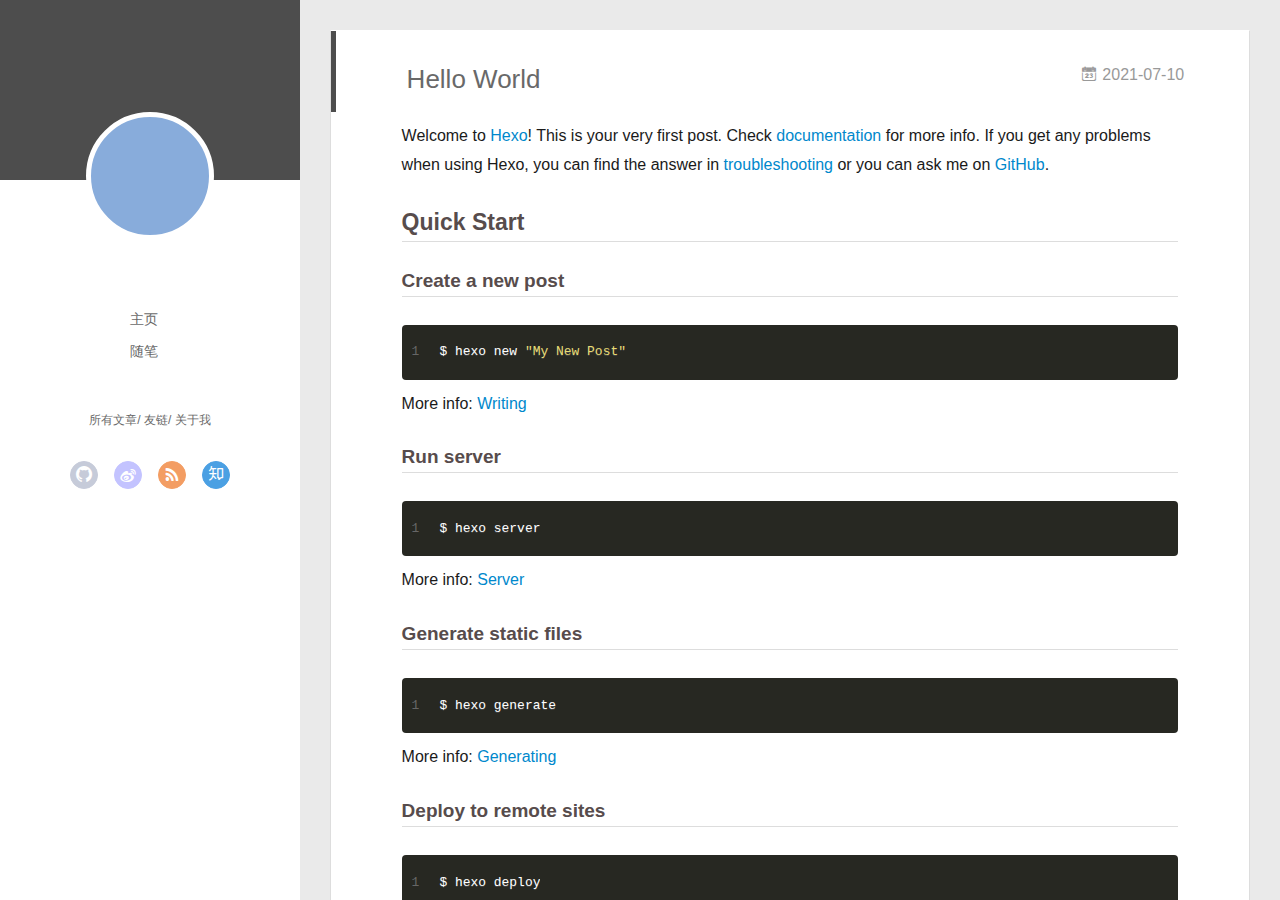
==== index.html @ fc7852f8 "Site updated: 2021-07-10 14:23:02" ====
<!DOCTYPE html>
<html>
<head>
  <meta charset="utf-8">
  
  <meta name="renderer" content="webkit">
  <meta http-equiv="X-UA-Compatible" content="IE=edge" >
  <link rel="dns-prefetch" href="http://example.com">
  <title>Hexo</title>
  <meta name="viewport" content="width=device-width, initial-scale=1, maximum-scale=1">
  <meta property="og:type" content="website">
<meta property="og:title" content="Hexo">
<meta property="og:url" content="http://example.com/index.html">
<meta property="og:site_name" content="Hexo">
<meta property="og:locale" content="en_US">
<meta property="article:author" content="John Doe">
<meta name="twitter:card" content="summary">
  
    <link rel="alternative" href="/atom.xml" title="Hexo" type="application/atom+xml">
  
  
    <link rel="icon" href="/favicon.png">
  
  <link rel="stylesheet" type="text/css" href="/./main.0cf68a.css">
  <style type="text/css">
  
    #container.show {
      background: linear-gradient(200deg,#a0cfe4,#e8c37e);
    }
  </style>
  

  

<meta name="generator" content="Hexo 5.4.0"></head>

<body>
  <div id="container" q-class="show:isCtnShow">
    <canvas id="anm-canvas" class="anm-canvas"></canvas>
    <div class="left-col" q-class="show:isShow">
      
<div class="overlay" style="background: #4d4d4d"></div>
<div class="intrude-less">
	<header id="header" class="inner">
		<a href="/" class="profilepic">
			<img src="" class="js-avatar">
		</a>
		<hgroup>
		  <h1 class="header-author"><a href="/"></a></h1>
		</hgroup>
		

		<nav class="header-menu">
			<ul>
			
				<li><a href="/">主页</a></li>
	        
				<li><a href="/tags/%E9%9A%8F%E7%AC%94/">随笔</a></li>
	        
			</ul>
		</nav>
		<nav class="header-smart-menu">
    		
    			
    			<a q-on="click: openSlider(e, 'innerArchive')" href="javascript:void(0)">所有文章</a>
    			
            
    			
    			<a q-on="click: openSlider(e, 'friends')" href="javascript:void(0)">友链</a>
    			
            
    			
    			<a q-on="click: openSlider(e, 'aboutme')" href="javascript:void(0)">关于我</a>
    			
            
		</nav>
		<nav class="header-nav">
			<div class="social">
				
					<a class="github" target="_blank" href="#" title="github"><i class="icon-github"></i></a>
		        
					<a class="weibo" target="_blank" href="#" title="weibo"><i class="icon-weibo"></i></a>
		        
					<a class="rss" target="_blank" href="#" title="rss"><i class="icon-rss"></i></a>
		        
					<a class="zhihu" target="_blank" href="#" title="zhihu"><i class="icon-zhihu"></i></a>
		        
			</div>
		</nav>
	</header>		
</div>

    </div>
    <div class="mid-col" q-class="show:isShow,hide:isShow|isFalse">
      
<nav id="mobile-nav">
  	<div class="overlay js-overlay" style="background: #4d4d4d"></div>
	<div class="btnctn js-mobile-btnctn">
  		<div class="slider-trigger list" q-on="click: openSlider(e)"><i class="icon icon-sort"></i></div>
	</div>
	<div class="intrude-less">
		<header id="header" class="inner">
			<div class="profilepic">
				<img src="" class="js-avatar">
			</div>
			<hgroup>
			  <h1 class="header-author js-header-author"></h1>
			</hgroup>
			
			
			
				
			
				
			
			
			
			<nav class="header-nav">
				<div class="social">
					
						<a class="github" target="_blank" href="#" title="github"><i class="icon-github"></i></a>
			        
						<a class="weibo" target="_blank" href="#" title="weibo"><i class="icon-weibo"></i></a>
			        
						<a class="rss" target="_blank" href="#" title="rss"><i class="icon-rss"></i></a>
			        
						<a class="zhihu" target="_blank" href="#" title="zhihu"><i class="icon-zhihu"></i></a>
			        
				</div>
			</nav>

			<nav class="header-menu js-header-menu">
				<ul style="width: 50%">
				
				
					<li style="width: 50%"><a href="/">主页</a></li>
		        
					<li style="width: 50%"><a href="/tags/%E9%9A%8F%E7%AC%94/">随笔</a></li>
		        
				</ul>
			</nav>
		</header>				
	</div>
	<div class="mobile-mask" style="display:none" q-show="isShow"></div>
</nav>

      <div id="wrapper" class="body-wrap">
        <div class="menu-l">
          <div class="canvas-wrap">
            <canvas data-colors="#eaeaea" data-sectionHeight="100" data-contentId="js-content" id="myCanvas1" class="anm-canvas"></canvas>
          </div>
          <div id="js-content" class="content-ll">
            
  
    <article id="post-hello-world" class="article article-type-post  article-index" itemscope itemprop="blogPost">
  <div class="article-inner">
    
      <header class="article-header">
        
  
    <h1 itemprop="name">
      <a class="article-title" href="/2021/07/10/hello-world/">Hello World</a>
    </h1>
  

        
        <a href="/2021/07/10/hello-world/" class="archive-article-date">
  	<time datetime="2021-07-10T05:34:14.593Z" itemprop="datePublished"><i class="icon-calendar icon"></i>2021-07-10</time>
</a>
        
      </header>
    
    <div class="article-entry" itemprop="articleBody">
      
        <p>Welcome to <a target="_blank" rel="noopener" href="https://hexo.io/">Hexo</a>! This is your very first post. Check <a target="_blank" rel="noopener" href="https://hexo.io/docs/">documentation</a> for more info. If you get any problems when using Hexo, you can find the answer in <a target="_blank" rel="noopener" href="https://hexo.io/docs/troubleshooting.html">troubleshooting</a> or you can ask me on <a target="_blank" rel="noopener" href="https://github.com/hexojs/hexo/issues">GitHub</a>.</p>
<h2 id="Quick-Start"><a href="#Quick-Start" class="headerlink" title="Quick Start"></a>Quick Start</h2><h3 id="Create-a-new-post"><a href="#Create-a-new-post" class="headerlink" title="Create a new post"></a>Create a new post</h3><figure class="highlight bash"><table><tr><td class="gutter"><pre><span class="line">1</span><br></pre></td><td class="code"><pre><span class="line">$ hexo new <span class="string">&quot;My New Post&quot;</span></span><br></pre></td></tr></table></figure>

<p>More info: <a target="_blank" rel="noopener" href="https://hexo.io/docs/writing.html">Writing</a></p>
<h3 id="Run-server"><a href="#Run-server" class="headerlink" title="Run server"></a>Run server</h3><figure class="highlight bash"><table><tr><td class="gutter"><pre><span class="line">1</span><br></pre></td><td class="code"><pre><span class="line">$ hexo server</span><br></pre></td></tr></table></figure>

<p>More info: <a target="_blank" rel="noopener" href="https://hexo.io/docs/server.html">Server</a></p>
<h3 id="Generate-static-files"><a href="#Generate-static-files" class="headerlink" title="Generate static files"></a>Generate static files</h3><figure class="highlight bash"><table><tr><td class="gutter"><pre><span class="line">1</span><br></pre></td><td class="code"><pre><span class="line">$ hexo generate</span><br></pre></td></tr></table></figure>

<p>More info: <a target="_blank" rel="noopener" href="https://hexo.io/docs/generating.html">Generating</a></p>
<h3 id="Deploy-to-remote-sites"><a href="#Deploy-to-remote-sites" class="headerlink" title="Deploy to remote sites"></a>Deploy to remote sites</h3><figure class="highlight bash"><table><tr><td class="gutter"><pre><span class="line">1</span><br></pre></td><td class="code"><pre><span class="line">$ hexo deploy</span><br></pre></td></tr></table></figure>

<p>More info: <a target="_blank" rel="noopener" href="https://hexo.io/docs/one-command-deployment.html">Deployment</a></p>

      

      
    </div>
    <div class="article-info article-info-index">
      
      
      

      
        <p class="article-more-link">
          <a class="article-more-a" href="/2021/07/10/hello-world/">展开全文 >></a>
        </p>
      

      
      <div class="clearfix"></div>
    </div>
  </div>
</article>

<aside class="wrap-side-operation">
    <div class="mod-side-operation">
        
        <div class="jump-container" id="js-jump-container" style="display:none;">
            <a href="javascript:void(0)" class="mod-side-operation__jump-to-top">
                <i class="icon-font icon-back"></i>
            </a>
            <div id="js-jump-plan-container" class="jump-plan-container" style="top: -11px;">
                <i class="icon-font icon-plane jump-plane"></i>
            </div>
        </div>
        
        
    </div>
</aside>




  
  


          </div>
        </div>
      </div>
      <footer id="footer">
  <div class="outer">
    <div id="footer-info">
    	<div class="footer-left">
    		&copy; 2021 John Doe
    	</div>
      	<div class="footer-right">
      		<a href="http://hexo.io/" target="_blank">Hexo</a>  Theme <a href="https://github.com/litten/hexo-theme-yilia" target="_blank">Yilia</a> by Litten
      	</div>
    </div>
  </div>
</footer>
    </div>
    <script>
	var yiliaConfig = {
		mathjax: false,
		isHome: true,
		isPost: false,
		isArchive: false,
		isTag: false,
		isCategory: false,
		open_in_new: false,
		toc_hide_index: true,
		root: "/",
		innerArchive: true,
		showTags: false
	}
</script>

<script>!function(t){function n(e){if(r[e])return r[e].exports;var i=r[e]={exports:{},id:e,loaded:!1};return t[e].call(i.exports,i,i.exports,n),i.loaded=!0,i.exports}var r={};n.m=t,n.c=r,n.p="./",n(0)}([function(t,n,r){r(195),t.exports=r(191)},function(t,n,r){var e=r(3),i=r(52),o=r(27),u=r(28),c=r(53),f="prototype",a=function(t,n,r){var s,l,h,v,p=t&a.F,d=t&a.G,y=t&a.S,g=t&a.P,b=t&a.B,m=d?e:y?e[n]||(e[n]={}):(e[n]||{})[f],x=d?i:i[n]||(i[n]={}),w=x[f]||(x[f]={});d&&(r=n);for(s in r)l=!p&&m&&void 0!==m[s],h=(l?m:r)[s],v=b&&l?c(h,e):g&&"function"==typeof h?c(Function.call,h):h,m&&u(m,s,h,t&a.U),x[s]!=h&&o(x,s,v),g&&w[s]!=h&&(w[s]=h)};e.core=i,a.F=1,a.G=2,a.S=4,a.P=8,a.B=16,a.W=32,a.U=64,a.R=128,t.exports=a},function(t,n,r){var e=r(6);t.exports=function(t){if(!e(t))throw TypeError(t+" is not an object!");return t}},function(t,n){var r=t.exports="undefined"!=typeof window&&window.Math==Math?window:"undefined"!=typeof self&&self.Math==Math?self:Function("return this")();"number"==typeof __g&&(__g=r)},function(t,n){t.exports=function(t){try{return!!t()}catch(t){return!0}}},function(t,n){var r=t.exports="undefined"!=typeof window&&window.Math==Math?window:"undefined"!=typeof self&&self.Math==Math?self:Function("return this")();"number"==typeof __g&&(__g=r)},function(t,n){t.exports=function(t){return"object"==typeof t?null!==t:"function"==typeof t}},function(t,n,r){var e=r(126)("wks"),i=r(76),o=r(3).Symbol,u="function"==typeof o;(t.exports=function(t){return e[t]||(e[t]=u&&o[t]||(u?o:i)("Symbol."+t))}).store=e},function(t,n){var r={}.hasOwnProperty;t.exports=function(t,n){return r.call(t,n)}},function(t,n,r){var e=r(94),i=r(33);t.exports=function(t){return e(i(t))}},function(t,n,r){t.exports=!r(4)(function(){return 7!=Object.defineProperty({},"a",{get:function(){return 7}}).a})},function(t,n,r){var e=r(2),i=r(167),o=r(50),u=Object.defineProperty;n.f=r(10)?Object.defineProperty:function(t,n,r){if(e(t),n=o(n,!0),e(r),i)try{return u(t,n,r)}catch(t){}if("get"in r||"set"in r)throw TypeError("Accessors not supported!");return"value"in r&&(t[n]=r.value),t}},function(t,n,r){t.exports=!r(18)(function(){return 7!=Object.defineProperty({},"a",{get:function(){return 7}}).a})},function(t,n,r){var e=r(14),i=r(22);t.exports=r(12)?function(t,n,r){return e.f(t,n,i(1,r))}:function(t,n,r){return t[n]=r,t}},function(t,n,r){var e=r(20),i=r(58),o=r(42),u=Object.defineProperty;n.f=r(12)?Object.defineProperty:function(t,n,r){if(e(t),n=o(n,!0),e(r),i)try{return u(t,n,r)}catch(t){}if("get"in r||"set"in r)throw TypeError("Accessors not supported!");return"value"in r&&(t[n]=r.value),t}},function(t,n,r){var e=r(40)("wks"),i=r(23),o=r(5).Symbol,u="function"==typeof o;(t.exports=function(t){return e[t]||(e[t]=u&&o[t]||(u?o:i)("Symbol."+t))}).store=e},function(t,n,r){var e=r(67),i=Math.min;t.exports=function(t){return t>0?i(e(t),9007199254740991):0}},function(t,n,r){var e=r(46);t.exports=function(t){return Object(e(t))}},function(t,n){t.exports=function(t){try{return!!t()}catch(t){return!0}}},function(t,n,r){var e=r(63),i=r(34);t.exports=Object.keys||function(t){return e(t,i)}},function(t,n,r){var e=r(21);t.exports=function(t){if(!e(t))throw TypeError(t+" is not an object!");return t}},function(t,n){t.exports=function(t){return"object"==typeof t?null!==t:"function"==typeof t}},function(t,n){t.exports=function(t,n){return{enumerable:!(1&t),configurable:!(2&t),writable:!(4&t),value:n}}},function(t,n){var r=0,e=Math.random();t.exports=function(t){return"Symbol(".concat(void 0===t?"":t,")_",(++r+e).toString(36))}},function(t,n){var r={}.hasOwnProperty;t.exports=function(t,n){return r.call(t,n)}},function(t,n){var r=t.exports={version:"2.4.0"};"number"==typeof __e&&(__e=r)},function(t,n){t.exports=function(t){if("function"!=typeof t)throw TypeError(t+" is not a function!");return t}},function(t,n,r){var e=r(11),i=r(66);t.exports=r(10)?function(t,n,r){return e.f(t,n,i(1,r))}:function(t,n,r){return t[n]=r,t}},function(t,n,r){var e=r(3),i=r(27),o=r(24),u=r(76)("src"),c="toString",f=Function[c],a=(""+f).split(c);r(52).inspectSource=function(t){return f.call(t)},(t.exports=function(t,n,r,c){var f="function"==typeof r;f&&(o(r,"name")||i(r,"name",n)),t[n]!==r&&(f&&(o(r,u)||i(r,u,t[n]?""+t[n]:a.join(String(n)))),t===e?t[n]=r:c?t[n]?t[n]=r:i(t,n,r):(delete t[n],i(t,n,r)))})(Function.prototype,c,function(){return"function"==typeof this&&this[u]||f.call(this)})},function(t,n,r){var e=r(1),i=r(4),o=r(46),u=function(t,n,r,e){var i=String(o(t)),u="<"+n;return""!==r&&(u+=" "+r+'="'+String(e).replace(/"/g,"&quot;")+'"'),u+">"+i+"</"+n+">"};t.exports=function(t,n){var r={};r[t]=n(u),e(e.P+e.F*i(function(){var n=""[t]('"');return n!==n.toLowerCase()||n.split('"').length>3}),"String",r)}},function(t,n,r){var e=r(115),i=r(46);t.exports=function(t){return e(i(t))}},function(t,n,r){var e=r(116),i=r(66),o=r(30),u=r(50),c=r(24),f=r(167),a=Object.getOwnPropertyDescriptor;n.f=r(10)?a:function(t,n){if(t=o(t),n=u(n,!0),f)try{return a(t,n)}catch(t){}if(c(t,n))return i(!e.f.call(t,n),t[n])}},function(t,n,r){var e=r(24),i=r(17),o=r(145)("IE_PROTO"),u=Object.prototype;t.exports=Object.getPrototypeOf||function(t){return t=i(t),e(t,o)?t[o]:"function"==typeof t.constructor&&t instanceof t.constructor?t.constructor.prototype:t instanceof Object?u:null}},function(t,n){t.exports=function(t){if(void 0==t)throw TypeError("Can't call method on  "+t);return t}},function(t,n){t.exports="constructor,hasOwnProperty,isPrototypeOf,propertyIsEnumerable,toLocaleString,toString,valueOf".split(",")},function(t,n){t.exports={}},function(t,n){t.exports=!0},function(t,n){n.f={}.propertyIsEnumerable},function(t,n,r){var e=r(14).f,i=r(8),o=r(15)("toStringTag");t.exports=function(t,n,r){t&&!i(t=r?t:t.prototype,o)&&e(t,o,{configurable:!0,value:n})}},function(t,n,r){var e=r(40)("keys"),i=r(23);t.exports=function(t){return e[t]||(e[t]=i(t))}},function(t,n,r){var e=r(5),i="__core-js_shared__",o=e[i]||(e[i]={});t.exports=function(t){return o[t]||(o[t]={})}},function(t,n){var r=Math.ceil,e=Math.floor;t.exports=function(t){return isNaN(t=+t)?0:(t>0?e:r)(t)}},function(t,n,r){var e=r(21);t.exports=function(t,n){if(!e(t))return t;var r,i;if(n&&"function"==typeof(r=t.toString)&&!e(i=r.call(t)))return i;if("function"==typeof(r=t.valueOf)&&!e(i=r.call(t)))return i;if(!n&&"function"==typeof(r=t.toString)&&!e(i=r.call(t)))return i;throw TypeError("Can't convert object to primitive value")}},function(t,n,r){var e=r(5),i=r(25),o=r(36),u=r(44),c=r(14).f;t.exports=function(t){var n=i.Symbol||(i.Symbol=o?{}:e.Symbol||{});"_"==t.charAt(0)||t in n||c(n,t,{value:u.f(t)})}},function(t,n,r){n.f=r(15)},function(t,n){var r={}.toString;t.exports=function(t){return r.call(t).slice(8,-1)}},function(t,n){t.exports=function(t){if(void 0==t)throw TypeError("Can't call method on  "+t);return t}},function(t,n,r){var e=r(4);t.exports=function(t,n){return!!t&&e(function(){n?t.call(null,function(){},1):t.call(null)})}},function(t,n,r){var e=r(53),i=r(115),o=r(17),u=r(16),c=r(203);t.exports=function(t,n){var r=1==t,f=2==t,a=3==t,s=4==t,l=6==t,h=5==t||l,v=n||c;return function(n,c,p){for(var d,y,g=o(n),b=i(g),m=e(c,p,3),x=u(b.length),w=0,S=r?v(n,x):f?v(n,0):void 0;x>w;w++)if((h||w in b)&&(d=b[w],y=m(d,w,g),t))if(r)S[w]=y;else if(y)switch(t){case 3:return!0;case 5:return d;case 6:return w;case 2:S.push(d)}else if(s)return!1;return l?-1:a||s?s:S}}},function(t,n,r){var e=r(1),i=r(52),o=r(4);t.exports=function(t,n){var r=(i.Object||{})[t]||Object[t],u={};u[t]=n(r),e(e.S+e.F*o(function(){r(1)}),"Object",u)}},function(t,n,r){var e=r(6);t.exports=function(t,n){if(!e(t))return t;var r,i;if(n&&"function"==typeof(r=t.toString)&&!e(i=r.call(t)))return i;if("function"==typeof(r=t.valueOf)&&!e(i=r.call(t)))return i;if(!n&&"function"==typeof(r=t.toString)&&!e(i=r.call(t)))return i;throw TypeError("Can't convert object to primitive value")}},function(t,n,r){var e=r(5),i=r(25),o=r(91),u=r(13),c="prototype",f=function(t,n,r){var a,s,l,h=t&f.F,v=t&f.G,p=t&f.S,d=t&f.P,y=t&f.B,g=t&f.W,b=v?i:i[n]||(i[n]={}),m=b[c],x=v?e:p?e[n]:(e[n]||{})[c];v&&(r=n);for(a in r)(s=!h&&x&&void 0!==x[a])&&a in b||(l=s?x[a]:r[a],b[a]=v&&"function"!=typeof x[a]?r[a]:y&&s?o(l,e):g&&x[a]==l?function(t){var n=function(n,r,e){if(this instanceof t){switch(arguments.length){case 0:return new t;case 1:return new t(n);case 2:return new t(n,r)}return new t(n,r,e)}return t.apply(this,arguments)};return n[c]=t[c],n}(l):d&&"function"==typeof l?o(Function.call,l):l,d&&((b.virtual||(b.virtual={}))[a]=l,t&f.R&&m&&!m[a]&&u(m,a,l)))};f.F=1,f.G=2,f.S=4,f.P=8,f.B=16,f.W=32,f.U=64,f.R=128,t.exports=f},function(t,n){var r=t.exports={version:"2.4.0"};"number"==typeof __e&&(__e=r)},function(t,n,r){var e=r(26);t.exports=function(t,n,r){if(e(t),void 0===n)return t;switch(r){case 1:return function(r){return t.call(n,r)};case 2:return function(r,e){return t.call(n,r,e)};case 3:return function(r,e,i){return t.call(n,r,e,i)}}return function(){return t.apply(n,arguments)}}},function(t,n,r){var e=r(183),i=r(1),o=r(126)("metadata"),u=o.store||(o.store=new(r(186))),c=function(t,n,r){var i=u.get(t);if(!i){if(!r)return;u.set(t,i=new e)}var o=i.get(n);if(!o){if(!r)return;i.set(n,o=new e)}return o},f=function(t,n,r){var e=c(n,r,!1);return void 0!==e&&e.has(t)},a=function(t,n,r){var e=c(n,r,!1);return void 0===e?void 0:e.get(t)},s=function(t,n,r,e){c(r,e,!0).set(t,n)},l=function(t,n){var r=c(t,n,!1),e=[];return r&&r.forEach(function(t,n){e.push(n)}),e},h=function(t){return void 0===t||"symbol"==typeof t?t:String(t)},v=function(t){i(i.S,"Reflect",t)};t.exports={store:u,map:c,has:f,get:a,set:s,keys:l,key:h,exp:v}},function(t,n,r){"use strict";if(r(10)){var e=r(69),i=r(3),o=r(4),u=r(1),c=r(127),f=r(152),a=r(53),s=r(68),l=r(66),h=r(27),v=r(73),p=r(67),d=r(16),y=r(75),g=r(50),b=r(24),m=r(180),x=r(114),w=r(6),S=r(17),_=r(137),O=r(70),E=r(32),P=r(71).f,j=r(154),F=r(76),M=r(7),A=r(48),N=r(117),T=r(146),I=r(155),k=r(80),L=r(123),R=r(74),C=r(130),D=r(160),U=r(11),W=r(31),G=U.f,B=W.f,V=i.RangeError,z=i.TypeError,q=i.Uint8Array,K="ArrayBuffer",J="Shared"+K,Y="BYTES_PER_ELEMENT",H="prototype",$=Array[H],X=f.ArrayBuffer,Q=f.DataView,Z=A(0),tt=A(2),nt=A(3),rt=A(4),et=A(5),it=A(6),ot=N(!0),ut=N(!1),ct=I.values,ft=I.keys,at=I.entries,st=$.lastIndexOf,lt=$.reduce,ht=$.reduceRight,vt=$.join,pt=$.sort,dt=$.slice,yt=$.toString,gt=$.toLocaleString,bt=M("iterator"),mt=M("toStringTag"),xt=F("typed_constructor"),wt=F("def_constructor"),St=c.CONSTR,_t=c.TYPED,Ot=c.VIEW,Et="Wrong length!",Pt=A(1,function(t,n){return Tt(T(t,t[wt]),n)}),jt=o(function(){return 1===new q(new Uint16Array([1]).buffer)[0]}),Ft=!!q&&!!q[H].set&&o(function(){new q(1).set({})}),Mt=function(t,n){if(void 0===t)throw z(Et);var r=+t,e=d(t);if(n&&!m(r,e))throw V(Et);return e},At=function(t,n){var r=p(t);if(r<0||r%n)throw V("Wrong offset!");return r},Nt=function(t){if(w(t)&&_t in t)return t;throw z(t+" is not a typed array!")},Tt=function(t,n){if(!(w(t)&&xt in t))throw z("It is not a typed array constructor!");return new t(n)},It=function(t,n){return kt(T(t,t[wt]),n)},kt=function(t,n){for(var r=0,e=n.length,i=Tt(t,e);e>r;)i[r]=n[r++];return i},Lt=function(t,n,r){G(t,n,{get:function(){return this._d[r]}})},Rt=function(t){var n,r,e,i,o,u,c=S(t),f=arguments.length,s=f>1?arguments[1]:void 0,l=void 0!==s,h=j(c);if(void 0!=h&&!_(h)){for(u=h.call(c),e=[],n=0;!(o=u.next()).done;n++)e.push(o.value);c=e}for(l&&f>2&&(s=a(s,arguments[2],2)),n=0,r=d(c.length),i=Tt(this,r);r>n;n++)i[n]=l?s(c[n],n):c[n];return i},Ct=function(){for(var t=0,n=arguments.length,r=Tt(this,n);n>t;)r[t]=arguments[t++];return r},Dt=!!q&&o(function(){gt.call(new q(1))}),Ut=function(){return gt.apply(Dt?dt.call(Nt(this)):Nt(this),arguments)},Wt={copyWithin:function(t,n){return D.call(Nt(this),t,n,arguments.length>2?arguments[2]:void 0)},every:function(t){return rt(Nt(this),t,arguments.length>1?arguments[1]:void 0)},fill:function(t){return C.apply(Nt(this),arguments)},filter:function(t){return It(this,tt(Nt(this),t,arguments.length>1?arguments[1]:void 0))},find:function(t){return et(Nt(this),t,arguments.length>1?arguments[1]:void 0)},findIndex:function(t){return it(Nt(this),t,arguments.length>1?arguments[1]:void 0)},forEach:function(t){Z(Nt(this),t,arguments.length>1?arguments[1]:void 0)},indexOf:function(t){return ut(Nt(this),t,arguments.length>1?arguments[1]:void 0)},includes:function(t){return ot(Nt(this),t,arguments.length>1?arguments[1]:void 0)},join:function(t){return vt.apply(Nt(this),arguments)},lastIndexOf:function(t){return st.apply(Nt(this),arguments)},map:function(t){return Pt(Nt(this),t,arguments.length>1?arguments[1]:void 0)},reduce:function(t){return lt.apply(Nt(this),arguments)},reduceRight:function(t){return ht.apply(Nt(this),arguments)},reverse:function(){for(var t,n=this,r=Nt(n).length,e=Math.floor(r/2),i=0;i<e;)t=n[i],n[i++]=n[--r],n[r]=t;return n},some:function(t){return nt(Nt(this),t,arguments.length>1?arguments[1]:void 0)},sort:function(t){return pt.call(Nt(this),t)},subarray:function(t,n){var r=Nt(this),e=r.length,i=y(t,e);return new(T(r,r[wt]))(r.buffer,r.byteOffset+i*r.BYTES_PER_ELEMENT,d((void 0===n?e:y(n,e))-i))}},Gt=function(t,n){return It(this,dt.call(Nt(this),t,n))},Bt=function(t){Nt(this);var n=At(arguments[1],1),r=this.length,e=S(t),i=d(e.length),o=0;if(i+n>r)throw V(Et);for(;o<i;)this[n+o]=e[o++]},Vt={entries:function(){return at.call(Nt(this))},keys:function(){return ft.call(Nt(this))},values:function(){return ct.call(Nt(this))}},zt=function(t,n){return w(t)&&t[_t]&&"symbol"!=typeof n&&n in t&&String(+n)==String(n)},qt=function(t,n){return zt(t,n=g(n,!0))?l(2,t[n]):B(t,n)},Kt=function(t,n,r){return!(zt(t,n=g(n,!0))&&w(r)&&b(r,"value"))||b(r,"get")||b(r,"set")||r.configurable||b(r,"writable")&&!r.writable||b(r,"enumerable")&&!r.enumerable?G(t,n,r):(t[n]=r.value,t)};St||(W.f=qt,U.f=Kt),u(u.S+u.F*!St,"Object",{getOwnPropertyDescriptor:qt,defineProperty:Kt}),o(function(){yt.call({})})&&(yt=gt=function(){return vt.call(this)});var Jt=v({},Wt);v(Jt,Vt),h(Jt,bt,Vt.values),v(Jt,{slice:Gt,set:Bt,constructor:function(){},toString:yt,toLocaleString:Ut}),Lt(Jt,"buffer","b"),Lt(Jt,"byteOffset","o"),Lt(Jt,"byteLength","l"),Lt(Jt,"length","e"),G(Jt,mt,{get:function(){return this[_t]}}),t.exports=function(t,n,r,f){f=!!f;var a=t+(f?"Clamped":"")+"Array",l="Uint8Array"!=a,v="get"+t,p="set"+t,y=i[a],g=y||{},b=y&&E(y),m=!y||!c.ABV,S={},_=y&&y[H],j=function(t,r){var e=t._d;return e.v[v](r*n+e.o,jt)},F=function(t,r,e){var i=t._d;f&&(e=(e=Math.round(e))<0?0:e>255?255:255&e),i.v[p](r*n+i.o,e,jt)},M=function(t,n){G(t,n,{get:function(){return j(this,n)},set:function(t){return F(this,n,t)},enumerable:!0})};m?(y=r(function(t,r,e,i){s(t,y,a,"_d");var o,u,c,f,l=0,v=0;if(w(r)){if(!(r instanceof X||(f=x(r))==K||f==J))return _t in r?kt(y,r):Rt.call(y,r);o=r,v=At(e,n);var p=r.byteLength;if(void 0===i){if(p%n)throw V(Et);if((u=p-v)<0)throw V(Et)}else if((u=d(i)*n)+v>p)throw V(Et);c=u/n}else c=Mt(r,!0),u=c*n,o=new X(u);for(h(t,"_d",{b:o,o:v,l:u,e:c,v:new Q(o)});l<c;)M(t,l++)}),_=y[H]=O(Jt),h(_,"constructor",y)):L(function(t){new y(null),new y(t)},!0)||(y=r(function(t,r,e,i){s(t,y,a);var o;return w(r)?r instanceof X||(o=x(r))==K||o==J?void 0!==i?new g(r,At(e,n),i):void 0!==e?new g(r,At(e,n)):new g(r):_t in r?kt(y,r):Rt.call(y,r):new g(Mt(r,l))}),Z(b!==Function.prototype?P(g).concat(P(b)):P(g),function(t){t in y||h(y,t,g[t])}),y[H]=_,e||(_.constructor=y));var A=_[bt],N=!!A&&("values"==A.name||void 0==A.name),T=Vt.values;h(y,xt,!0),h(_,_t,a),h(_,Ot,!0),h(_,wt,y),(f?new y(1)[mt]==a:mt in _)||G(_,mt,{get:function(){return a}}),S[a]=y,u(u.G+u.W+u.F*(y!=g),S),u(u.S,a,{BYTES_PER_ELEMENT:n,from:Rt,of:Ct}),Y in _||h(_,Y,n),u(u.P,a,Wt),R(a),u(u.P+u.F*Ft,a,{set:Bt}),u(u.P+u.F*!N,a,Vt),u(u.P+u.F*(_.toString!=yt),a,{toString:yt}),u(u.P+u.F*o(function(){new y(1).slice()}),a,{slice:Gt}),u(u.P+u.F*(o(function(){return[1,2].toLocaleString()!=new y([1,2]).toLocaleString()})||!o(function(){_.toLocaleString.call([1,2])})),a,{toLocaleString:Ut}),k[a]=N?A:T,e||N||h(_,bt,T)}}else t.exports=function(){}},function(t,n){var r={}.toString;t.exports=function(t){return r.call(t).slice(8,-1)}},function(t,n,r){var e=r(21),i=r(5).document,o=e(i)&&e(i.createElement);t.exports=function(t){return o?i.createElement(t):{}}},function(t,n,r){t.exports=!r(12)&&!r(18)(function(){return 7!=Object.defineProperty(r(57)("div"),"a",{get:function(){return 7}}).a})},function(t,n,r){"use strict";var e=r(36),i=r(51),o=r(64),u=r(13),c=r(8),f=r(35),a=r(96),s=r(38),l=r(103),h=r(15)("iterator"),v=!([].keys&&"next"in[].keys()),p="keys",d="values",y=function(){return this};t.exports=function(t,n,r,g,b,m,x){a(r,n,g);var w,S,_,O=function(t){if(!v&&t in F)return F[t];switch(t){case p:case d:return function(){return new r(this,t)}}return function(){return new r(this,t)}},E=n+" Iterator",P=b==d,j=!1,F=t.prototype,M=F[h]||F["@@iterator"]||b&&F[b],A=M||O(b),N=b?P?O("entries"):A:void 0,T="Array"==n?F.entries||M:M;if(T&&(_=l(T.call(new t)))!==Object.prototype&&(s(_,E,!0),e||c(_,h)||u(_,h,y)),P&&M&&M.name!==d&&(j=!0,A=function(){return M.call(this)}),e&&!x||!v&&!j&&F[h]||u(F,h,A),f[n]=A,f[E]=y,b)if(w={values:P?A:O(d),keys:m?A:O(p),entries:N},x)for(S in w)S in F||o(F,S,w[S]);else i(i.P+i.F*(v||j),n,w);return w}},function(t,n,r){var e=r(20),i=r(100),o=r(34),u=r(39)("IE_PROTO"),c=function(){},f="prototype",a=function(){var t,n=r(57)("iframe"),e=o.length;for(n.style.display="none",r(93).appendChild(n),n.src="javascript:",t=n.contentWindow.document,t.open(),t.write("<script>document.F=Object<\/script>"),t.close(),a=t.F;e--;)delete a[f][o[e]];return a()};t.exports=Object.create||function(t,n){var r;return null!==t?(c[f]=e(t),r=new c,c[f]=null,r[u]=t):r=a(),void 0===n?r:i(r,n)}},function(t,n,r){var e=r(63),i=r(34).concat("length","prototype");n.f=Object.getOwnPropertyNames||function(t){return e(t,i)}},function(t,n){n.f=Object.getOwnPropertySymbols},function(t,n,r){var e=r(8),i=r(9),o=r(90)(!1),u=r(39)("IE_PROTO");t.exports=function(t,n){var r,c=i(t),f=0,a=[];for(r in c)r!=u&&e(c,r)&&a.push(r);for(;n.length>f;)e(c,r=n[f++])&&(~o(a,r)||a.push(r));return a}},function(t,n,r){t.exports=r(13)},function(t,n,r){var e=r(76)("meta"),i=r(6),o=r(24),u=r(11).f,c=0,f=Object.isExtensible||function(){return!0},a=!r(4)(function(){return f(Object.preventExtensions({}))}),s=function(t){u(t,e,{value:{i:"O"+ ++c,w:{}}})},l=function(t,n){if(!i(t))return"symbol"==typeof t?t:("string"==typeof t?"S":"P")+t;if(!o(t,e)){if(!f(t))return"F";if(!n)return"E";s(t)}return t[e].i},h=function(t,n){if(!o(t,e)){if(!f(t))return!0;if(!n)return!1;s(t)}return t[e].w},v=function(t){return a&&p.NEED&&f(t)&&!o(t,e)&&s(t),t},p=t.exports={KEY:e,NEED:!1,fastKey:l,getWeak:h,onFreeze:v}},function(t,n){t.exports=function(t,n){return{enumerable:!(1&t),configurable:!(2&t),writable:!(4&t),value:n}}},function(t,n){var r=Math.ceil,e=Math.floor;t.exports=function(t){return isNaN(t=+t)?0:(t>0?e:r)(t)}},function(t,n){t.exports=function(t,n,r,e){if(!(t instanceof n)||void 0!==e&&e in t)throw TypeError(r+": incorrect invocation!");return t}},function(t,n){t.exports=!1},function(t,n,r){var e=r(2),i=r(173),o=r(133),u=r(145)("IE_PROTO"),c=function(){},f="prototype",a=function(){var t,n=r(132)("iframe"),e=o.length;for(n.style.display="none",r(135).appendChild(n),n.src="javascript:",t=n.contentWindow.document,t.open(),t.write("<script>document.F=Object<\/script>"),t.close(),a=t.F;e--;)delete a[f][o[e]];return a()};t.exports=Object.create||function(t,n){var r;return null!==t?(c[f]=e(t),r=new c,c[f]=null,r[u]=t):r=a(),void 0===n?r:i(r,n)}},function(t,n,r){var e=r(175),i=r(133).concat("length","prototype");n.f=Object.getOwnPropertyNames||function(t){return e(t,i)}},function(t,n,r){var e=r(175),i=r(133);t.exports=Object.keys||function(t){return e(t,i)}},function(t,n,r){var e=r(28);t.exports=function(t,n,r){for(var i in n)e(t,i,n[i],r);return t}},function(t,n,r){"use strict";var e=r(3),i=r(11),o=r(10),u=r(7)("species");t.exports=function(t){var n=e[t];o&&n&&!n[u]&&i.f(n,u,{configurable:!0,get:function(){return this}})}},function(t,n,r){var e=r(67),i=Math.max,o=Math.min;t.exports=function(t,n){return t=e(t),t<0?i(t+n,0):o(t,n)}},function(t,n){var r=0,e=Math.random();t.exports=function(t){return"Symbol(".concat(void 0===t?"":t,")_",(++r+e).toString(36))}},function(t,n,r){var e=r(33);t.exports=function(t){return Object(e(t))}},function(t,n,r){var e=r(7)("unscopables"),i=Array.prototype;void 0==i[e]&&r(27)(i,e,{}),t.exports=function(t){i[e][t]=!0}},function(t,n,r){var e=r(53),i=r(169),o=r(137),u=r(2),c=r(16),f=r(154),a={},s={},n=t.exports=function(t,n,r,l,h){var v,p,d,y,g=h?function(){return t}:f(t),b=e(r,l,n?2:1),m=0;if("function"!=typeof g)throw TypeError(t+" is not iterable!");if(o(g)){for(v=c(t.length);v>m;m++)if((y=n?b(u(p=t[m])[0],p[1]):b(t[m]))===a||y===s)return y}else for(d=g.call(t);!(p=d.next()).done;)if((y=i(d,b,p.value,n))===a||y===s)return y};n.BREAK=a,n.RETURN=s},function(t,n){t.exports={}},function(t,n,r){var e=r(11).f,i=r(24),o=r(7)("toStringTag");t.exports=function(t,n,r){t&&!i(t=r?t:t.prototype,o)&&e(t,o,{configurable:!0,value:n})}},function(t,n,r){var e=r(1),i=r(46),o=r(4),u=r(150),c="["+u+"]",f="​",a=RegExp("^"+c+c+"*"),s=RegExp(c+c+"*$"),l=function(t,n,r){var i={},c=o(function(){return!!u[t]()||f[t]()!=f}),a=i[t]=c?n(h):u[t];r&&(i[r]=a),e(e.P+e.F*c,"String",i)},h=l.trim=function(t,n){return t=String(i(t)),1&n&&(t=t.replace(a,"")),2&n&&(t=t.replace(s,"")),t};t.exports=l},function(t,n,r){t.exports={default:r(86),__esModule:!0}},function(t,n,r){t.exports={default:r(87),__esModule:!0}},function(t,n,r){"use strict";function e(t){return t&&t.__esModule?t:{default:t}}n.__esModule=!0;var i=r(84),o=e(i),u=r(83),c=e(u),f="function"==typeof c.default&&"symbol"==typeof o.default?function(t){return typeof t}:function(t){return t&&"function"==typeof c.default&&t.constructor===c.default&&t!==c.default.prototype?"symbol":typeof t};n.default="function"==typeof c.default&&"symbol"===f(o.default)?function(t){return void 0===t?"undefined":f(t)}:function(t){return t&&"function"==typeof c.default&&t.constructor===c.default&&t!==c.default.prototype?"symbol":void 0===t?"undefined":f(t)}},function(t,n,r){r(110),r(108),r(111),r(112),t.exports=r(25).Symbol},function(t,n,r){r(109),r(113),t.exports=r(44).f("iterator")},function(t,n){t.exports=function(t){if("function"!=typeof t)throw TypeError(t+" is not a function!");return t}},function(t,n){t.exports=function(){}},function(t,n,r){var e=r(9),i=r(106),o=r(105);t.exports=function(t){return function(n,r,u){var c,f=e(n),a=i(f.length),s=o(u,a);if(t&&r!=r){for(;a>s;)if((c=f[s++])!=c)return!0}else for(;a>s;s++)if((t||s in f)&&f[s]===r)return t||s||0;return!t&&-1}}},function(t,n,r){var e=r(88);t.exports=function(t,n,r){if(e(t),void 0===n)return t;switch(r){case 1:return function(r){return t.call(n,r)};case 2:return function(r,e){return t.call(n,r,e)};case 3:return function(r,e,i){return t.call(n,r,e,i)}}return function(){return t.apply(n,arguments)}}},function(t,n,r){var e=r(19),i=r(62),o=r(37);t.exports=function(t){var n=e(t),r=i.f;if(r)for(var u,c=r(t),f=o.f,a=0;c.length>a;)f.call(t,u=c[a++])&&n.push(u);return n}},function(t,n,r){t.exports=r(5).document&&document.documentElement},function(t,n,r){var e=r(56);t.exports=Object("z").propertyIsEnumerable(0)?Object:function(t){return"String"==e(t)?t.split(""):Object(t)}},function(t,n,r){var e=r(56);t.exports=Array.isArray||function(t){return"Array"==e(t)}},function(t,n,r){"use strict";var e=r(60),i=r(22),o=r(38),u={};r(13)(u,r(15)("iterator"),function(){return this}),t.exports=function(t,n,r){t.prototype=e(u,{next:i(1,r)}),o(t,n+" Iterator")}},function(t,n){t.exports=function(t,n){return{value:n,done:!!t}}},function(t,n,r){var e=r(19),i=r(9);t.exports=function(t,n){for(var r,o=i(t),u=e(o),c=u.length,f=0;c>f;)if(o[r=u[f++]]===n)return r}},function(t,n,r){var e=r(23)("meta"),i=r(21),o=r(8),u=r(14).f,c=0,f=Object.isExtensible||function(){return!0},a=!r(18)(function(){return f(Object.preventExtensions({}))}),s=function(t){u(t,e,{value:{i:"O"+ ++c,w:{}}})},l=function(t,n){if(!i(t))return"symbol"==typeof t?t:("string"==typeof t?"S":"P")+t;if(!o(t,e)){if(!f(t))return"F";if(!n)return"E";s(t)}return t[e].i},h=function(t,n){if(!o(t,e)){if(!f(t))return!0;if(!n)return!1;s(t)}return t[e].w},v=function(t){return a&&p.NEED&&f(t)&&!o(t,e)&&s(t),t},p=t.exports={KEY:e,NEED:!1,fastKey:l,getWeak:h,onFreeze:v}},function(t,n,r){var e=r(14),i=r(20),o=r(19);t.exports=r(12)?Object.defineProperties:function(t,n){i(t);for(var r,u=o(n),c=u.length,f=0;c>f;)e.f(t,r=u[f++],n[r]);return t}},function(t,n,r){var e=r(37),i=r(22),o=r(9),u=r(42),c=r(8),f=r(58),a=Object.getOwnPropertyDescriptor;n.f=r(12)?a:function(t,n){if(t=o(t),n=u(n,!0),f)try{return a(t,n)}catch(t){}if(c(t,n))return i(!e.f.call(t,n),t[n])}},function(t,n,r){var e=r(9),i=r(61).f,o={}.toString,u="object"==typeof window&&window&&Object.getOwnPropertyNames?Object.getOwnPropertyNames(window):[],c=function(t){try{return i(t)}catch(t){return u.slice()}};t.exports.f=function(t){return u&&"[object Window]"==o.call(t)?c(t):i(e(t))}},function(t,n,r){var e=r(8),i=r(77),o=r(39)("IE_PROTO"),u=Object.prototype;t.exports=Object.getPrototypeOf||function(t){return t=i(t),e(t,o)?t[o]:"function"==typeof t.constructor&&t instanceof t.constructor?t.constructor.prototype:t instanceof Object?u:null}},function(t,n,r){var e=r(41),i=r(33);t.exports=function(t){return function(n,r){var o,u,c=String(i(n)),f=e(r),a=c.length;return f<0||f>=a?t?"":void 0:(o=c.charCodeAt(f),o<55296||o>56319||f+1===a||(u=c.charCodeAt(f+1))<56320||u>57343?t?c.charAt(f):o:t?c.slice(f,f+2):u-56320+(o-55296<<10)+65536)}}},function(t,n,r){var e=r(41),i=Math.max,o=Math.min;t.exports=function(t,n){return t=e(t),t<0?i(t+n,0):o(t,n)}},function(t,n,r){var e=r(41),i=Math.min;t.exports=function(t){return t>0?i(e(t),9007199254740991):0}},function(t,n,r){"use strict";var e=r(89),i=r(97),o=r(35),u=r(9);t.exports=r(59)(Array,"Array",function(t,n){this._t=u(t),this._i=0,this._k=n},function(){var t=this._t,n=this._k,r=this._i++;return!t||r>=t.length?(this._t=void 0,i(1)):"keys"==n?i(0,r):"values"==n?i(0,t[r]):i(0,[r,t[r]])},"values"),o.Arguments=o.Array,e("keys"),e("values"),e("entries")},function(t,n){},function(t,n,r){"use strict";var e=r(104)(!0);r(59)(String,"String",function(t){this._t=String(t),this._i=0},function(){var t,n=this._t,r=this._i;return r>=n.length?{value:void 0,done:!0}:(t=e(n,r),this._i+=t.length,{value:t,done:!1})})},function(t,n,r){"use strict";var e=r(5),i=r(8),o=r(12),u=r(51),c=r(64),f=r(99).KEY,a=r(18),s=r(40),l=r(38),h=r(23),v=r(15),p=r(44),d=r(43),y=r(98),g=r(92),b=r(95),m=r(20),x=r(9),w=r(42),S=r(22),_=r(60),O=r(102),E=r(101),P=r(14),j=r(19),F=E.f,M=P.f,A=O.f,N=e.Symbol,T=e.JSON,I=T&&T.stringify,k="prototype",L=v("_hidden"),R=v("toPrimitive"),C={}.propertyIsEnumerable,D=s("symbol-registry"),U=s("symbols"),W=s("op-symbols"),G=Object[k],B="function"==typeof N,V=e.QObject,z=!V||!V[k]||!V[k].findChild,q=o&&a(function(){return 7!=_(M({},"a",{get:function(){return M(this,"a",{value:7}).a}})).a})?function(t,n,r){var e=F(G,n);e&&delete G[n],M(t,n,r),e&&t!==G&&M(G,n,e)}:M,K=function(t){var n=U[t]=_(N[k]);return n._k=t,n},J=B&&"symbol"==typeof N.iterator?function(t){return"symbol"==typeof t}:function(t){return t instanceof N},Y=function(t,n,r){return t===G&&Y(W,n,r),m(t),n=w(n,!0),m(r),i(U,n)?(r.enumerable?(i(t,L)&&t[L][n]&&(t[L][n]=!1),r=_(r,{enumerable:S(0,!1)})):(i(t,L)||M(t,L,S(1,{})),t[L][n]=!0),q(t,n,r)):M(t,n,r)},H=function(t,n){m(t);for(var r,e=g(n=x(n)),i=0,o=e.length;o>i;)Y(t,r=e[i++],n[r]);return t},$=function(t,n){return void 0===n?_(t):H(_(t),n)},X=function(t){var n=C.call(this,t=w(t,!0));return!(this===G&&i(U,t)&&!i(W,t))&&(!(n||!i(this,t)||!i(U,t)||i(this,L)&&this[L][t])||n)},Q=function(t,n){if(t=x(t),n=w(n,!0),t!==G||!i(U,n)||i(W,n)){var r=F(t,n);return!r||!i(U,n)||i(t,L)&&t[L][n]||(r.enumerable=!0),r}},Z=function(t){for(var n,r=A(x(t)),e=[],o=0;r.length>o;)i(U,n=r[o++])||n==L||n==f||e.push(n);return e},tt=function(t){for(var n,r=t===G,e=A(r?W:x(t)),o=[],u=0;e.length>u;)!i(U,n=e[u++])||r&&!i(G,n)||o.push(U[n]);return o};B||(N=function(){if(this instanceof N)throw TypeError("Symbol is not a constructor!");var t=h(arguments.length>0?arguments[0]:void 0),n=function(r){this===G&&n.call(W,r),i(this,L)&&i(this[L],t)&&(this[L][t]=!1),q(this,t,S(1,r))};return o&&z&&q(G,t,{configurable:!0,set:n}),K(t)},c(N[k],"toString",function(){return this._k}),E.f=Q,P.f=Y,r(61).f=O.f=Z,r(37).f=X,r(62).f=tt,o&&!r(36)&&c(G,"propertyIsEnumerable",X,!0),p.f=function(t){return K(v(t))}),u(u.G+u.W+u.F*!B,{Symbol:N});for(var nt="hasInstance,isConcatSpreadable,iterator,match,replace,search,species,split,toPrimitive,toStringTag,unscopables".split(","),rt=0;nt.length>rt;)v(nt[rt++]);for(var nt=j(v.store),rt=0;nt.length>rt;)d(nt[rt++]);u(u.S+u.F*!B,"Symbol",{for:function(t){return i(D,t+="")?D[t]:D[t]=N(t)},keyFor:function(t){if(J(t))return y(D,t);throw TypeError(t+" is not a symbol!")},useSetter:function(){z=!0},useSimple:function(){z=!1}}),u(u.S+u.F*!B,"Object",{create:$,defineProperty:Y,defineProperties:H,getOwnPropertyDescriptor:Q,getOwnPropertyNames:Z,getOwnPropertySymbols:tt}),T&&u(u.S+u.F*(!B||a(function(){var t=N();return"[null]"!=I([t])||"{}"!=I({a:t})||"{}"!=I(Object(t))})),"JSON",{stringify:function(t){if(void 0!==t&&!J(t)){for(var n,r,e=[t],i=1;arguments.length>i;)e.push(arguments[i++]);return n=e[1],"function"==typeof n&&(r=n),!r&&b(n)||(n=function(t,n){if(r&&(n=r.call(this,t,n)),!J(n))return n}),e[1]=n,I.apply(T,e)}}}),N[k][R]||r(13)(N[k],R,N[k].valueOf),l(N,"Symbol"),l(Math,"Math",!0),l(e.JSON,"JSON",!0)},function(t,n,r){r(43)("asyncIterator")},function(t,n,r){r(43)("observable")},function(t,n,r){r(107);for(var e=r(5),i=r(13),o=r(35),u=r(15)("toStringTag"),c=["NodeList","DOMTokenList","MediaList","StyleSheetList","CSSRuleList"],f=0;f<5;f++){var a=c[f],s=e[a],l=s&&s.prototype;l&&!l[u]&&i(l,u,a),o[a]=o.Array}},function(t,n,r){var e=r(45),i=r(7)("toStringTag"),o="Arguments"==e(function(){return arguments}()),u=function(t,n){try{return t[n]}catch(t){}};t.exports=function(t){var n,r,c;return void 0===t?"Undefined":null===t?"Null":"string"==typeof(r=u(n=Object(t),i))?r:o?e(n):"Object"==(c=e(n))&&"function"==typeof n.callee?"Arguments":c}},function(t,n,r){var e=r(45);t.exports=Object("z").propertyIsEnumerable(0)?Object:function(t){return"String"==e(t)?t.split(""):Object(t)}},function(t,n){n.f={}.propertyIsEnumerable},function(t,n,r){var e=r(30),i=r(16),o=r(75);t.exports=function(t){return function(n,r,u){var c,f=e(n),a=i(f.length),s=o(u,a);if(t&&r!=r){for(;a>s;)if((c=f[s++])!=c)return!0}else for(;a>s;s++)if((t||s in f)&&f[s]===r)return t||s||0;return!t&&-1}}},function(t,n,r){"use strict";var e=r(3),i=r(1),o=r(28),u=r(73),c=r(65),f=r(79),a=r(68),s=r(6),l=r(4),h=r(123),v=r(81),p=r(136);t.exports=function(t,n,r,d,y,g){var b=e[t],m=b,x=y?"set":"add",w=m&&m.prototype,S={},_=function(t){var n=w[t];o(w,t,"delete"==t?function(t){return!(g&&!s(t))&&n.call(this,0===t?0:t)}:"has"==t?function(t){return!(g&&!s(t))&&n.call(this,0===t?0:t)}:"get"==t?function(t){return g&&!s(t)?void 0:n.call(this,0===t?0:t)}:"add"==t?function(t){return n.call(this,0===t?0:t),this}:function(t,r){return n.call(this,0===t?0:t,r),this})};if("function"==typeof m&&(g||w.forEach&&!l(function(){(new m).entries().next()}))){var O=new m,E=O[x](g?{}:-0,1)!=O,P=l(function(){O.has(1)}),j=h(function(t){new m(t)}),F=!g&&l(function(){for(var t=new m,n=5;n--;)t[x](n,n);return!t.has(-0)});j||(m=n(function(n,r){a(n,m,t);var e=p(new b,n,m);return void 0!=r&&f(r,y,e[x],e),e}),m.prototype=w,w.constructor=m),(P||F)&&(_("delete"),_("has"),y&&_("get")),(F||E)&&_(x),g&&w.clear&&delete w.clear}else m=d.getConstructor(n,t,y,x),u(m.prototype,r),c.NEED=!0;return v(m,t),S[t]=m,i(i.G+i.W+i.F*(m!=b),S),g||d.setStrong(m,t,y),m}},function(t,n,r){"use strict";var e=r(27),i=r(28),o=r(4),u=r(46),c=r(7);t.exports=function(t,n,r){var f=c(t),a=r(u,f,""[t]),s=a[0],l=a[1];o(function(){var n={};return n[f]=function(){return 7},7!=""[t](n)})&&(i(String.prototype,t,s),e(RegExp.prototype,f,2==n?function(t,n){return l.call(t,this,n)}:function(t){return l.call(t,this)}))}
},function(t,n,r){"use strict";var e=r(2);t.exports=function(){var t=e(this),n="";return t.global&&(n+="g"),t.ignoreCase&&(n+="i"),t.multiline&&(n+="m"),t.unicode&&(n+="u"),t.sticky&&(n+="y"),n}},function(t,n){t.exports=function(t,n,r){var e=void 0===r;switch(n.length){case 0:return e?t():t.call(r);case 1:return e?t(n[0]):t.call(r,n[0]);case 2:return e?t(n[0],n[1]):t.call(r,n[0],n[1]);case 3:return e?t(n[0],n[1],n[2]):t.call(r,n[0],n[1],n[2]);case 4:return e?t(n[0],n[1],n[2],n[3]):t.call(r,n[0],n[1],n[2],n[3])}return t.apply(r,n)}},function(t,n,r){var e=r(6),i=r(45),o=r(7)("match");t.exports=function(t){var n;return e(t)&&(void 0!==(n=t[o])?!!n:"RegExp"==i(t))}},function(t,n,r){var e=r(7)("iterator"),i=!1;try{var o=[7][e]();o.return=function(){i=!0},Array.from(o,function(){throw 2})}catch(t){}t.exports=function(t,n){if(!n&&!i)return!1;var r=!1;try{var o=[7],u=o[e]();u.next=function(){return{done:r=!0}},o[e]=function(){return u},t(o)}catch(t){}return r}},function(t,n,r){t.exports=r(69)||!r(4)(function(){var t=Math.random();__defineSetter__.call(null,t,function(){}),delete r(3)[t]})},function(t,n){n.f=Object.getOwnPropertySymbols},function(t,n,r){var e=r(3),i="__core-js_shared__",o=e[i]||(e[i]={});t.exports=function(t){return o[t]||(o[t]={})}},function(t,n,r){for(var e,i=r(3),o=r(27),u=r(76),c=u("typed_array"),f=u("view"),a=!(!i.ArrayBuffer||!i.DataView),s=a,l=0,h="Int8Array,Uint8Array,Uint8ClampedArray,Int16Array,Uint16Array,Int32Array,Uint32Array,Float32Array,Float64Array".split(",");l<9;)(e=i[h[l++]])?(o(e.prototype,c,!0),o(e.prototype,f,!0)):s=!1;t.exports={ABV:a,CONSTR:s,TYPED:c,VIEW:f}},function(t,n){"use strict";var r={versions:function(){var t=window.navigator.userAgent;return{trident:t.indexOf("Trident")>-1,presto:t.indexOf("Presto")>-1,webKit:t.indexOf("AppleWebKit")>-1,gecko:t.indexOf("Gecko")>-1&&-1==t.indexOf("KHTML"),mobile:!!t.match(/AppleWebKit.*Mobile.*/),ios:!!t.match(/\(i[^;]+;( U;)? CPU.+Mac OS X/),android:t.indexOf("Android")>-1||t.indexOf("Linux")>-1,iPhone:t.indexOf("iPhone")>-1||t.indexOf("Mac")>-1,iPad:t.indexOf("iPad")>-1,webApp:-1==t.indexOf("Safari"),weixin:-1==t.indexOf("MicroMessenger")}}()};t.exports=r},function(t,n,r){"use strict";var e=r(85),i=function(t){return t&&t.__esModule?t:{default:t}}(e),o=function(){function t(t,n,e){return n||e?String.fromCharCode(n||e):r[t]||t}function n(t){return e[t]}var r={"&quot;":'"',"&lt;":"<","&gt;":">","&amp;":"&","&nbsp;":" "},e={};for(var u in r)e[r[u]]=u;return r["&apos;"]="'",e["'"]="&#39;",{encode:function(t){return t?(""+t).replace(/['<> "&]/g,n).replace(/\r?\n/g,"<br/>").replace(/\s/g,"&nbsp;"):""},decode:function(n){return n?(""+n).replace(/<br\s*\/?>/gi,"\n").replace(/&quot;|&lt;|&gt;|&amp;|&nbsp;|&apos;|&#(\d+);|&#(\d+)/g,t).replace(/\u00a0/g," "):""},encodeBase16:function(t){if(!t)return t;t+="";for(var n=[],r=0,e=t.length;e>r;r++)n.push(t.charCodeAt(r).toString(16).toUpperCase());return n.join("")},encodeBase16forJSON:function(t){if(!t)return t;t=t.replace(/[\u4E00-\u9FBF]/gi,function(t){return escape(t).replace("%u","\\u")});for(var n=[],r=0,e=t.length;e>r;r++)n.push(t.charCodeAt(r).toString(16).toUpperCase());return n.join("")},decodeBase16:function(t){if(!t)return t;t+="";for(var n=[],r=0,e=t.length;e>r;r+=2)n.push(String.fromCharCode("0x"+t.slice(r,r+2)));return n.join("")},encodeObject:function(t){if(t instanceof Array)for(var n=0,r=t.length;r>n;n++)t[n]=o.encodeObject(t[n]);else if("object"==(void 0===t?"undefined":(0,i.default)(t)))for(var e in t)t[e]=o.encodeObject(t[e]);else if("string"==typeof t)return o.encode(t);return t},loadScript:function(t){var n=document.createElement("script");document.getElementsByTagName("body")[0].appendChild(n),n.setAttribute("src",t)},addLoadEvent:function(t){var n=window.onload;"function"!=typeof window.onload?window.onload=t:window.onload=function(){n(),t()}}}}();t.exports=o},function(t,n,r){"use strict";var e=r(17),i=r(75),o=r(16);t.exports=function(t){for(var n=e(this),r=o(n.length),u=arguments.length,c=i(u>1?arguments[1]:void 0,r),f=u>2?arguments[2]:void 0,a=void 0===f?r:i(f,r);a>c;)n[c++]=t;return n}},function(t,n,r){"use strict";var e=r(11),i=r(66);t.exports=function(t,n,r){n in t?e.f(t,n,i(0,r)):t[n]=r}},function(t,n,r){var e=r(6),i=r(3).document,o=e(i)&&e(i.createElement);t.exports=function(t){return o?i.createElement(t):{}}},function(t,n){t.exports="constructor,hasOwnProperty,isPrototypeOf,propertyIsEnumerable,toLocaleString,toString,valueOf".split(",")},function(t,n,r){var e=r(7)("match");t.exports=function(t){var n=/./;try{"/./"[t](n)}catch(r){try{return n[e]=!1,!"/./"[t](n)}catch(t){}}return!0}},function(t,n,r){t.exports=r(3).document&&document.documentElement},function(t,n,r){var e=r(6),i=r(144).set;t.exports=function(t,n,r){var o,u=n.constructor;return u!==r&&"function"==typeof u&&(o=u.prototype)!==r.prototype&&e(o)&&i&&i(t,o),t}},function(t,n,r){var e=r(80),i=r(7)("iterator"),o=Array.prototype;t.exports=function(t){return void 0!==t&&(e.Array===t||o[i]===t)}},function(t,n,r){var e=r(45);t.exports=Array.isArray||function(t){return"Array"==e(t)}},function(t,n,r){"use strict";var e=r(70),i=r(66),o=r(81),u={};r(27)(u,r(7)("iterator"),function(){return this}),t.exports=function(t,n,r){t.prototype=e(u,{next:i(1,r)}),o(t,n+" Iterator")}},function(t,n,r){"use strict";var e=r(69),i=r(1),o=r(28),u=r(27),c=r(24),f=r(80),a=r(139),s=r(81),l=r(32),h=r(7)("iterator"),v=!([].keys&&"next"in[].keys()),p="keys",d="values",y=function(){return this};t.exports=function(t,n,r,g,b,m,x){a(r,n,g);var w,S,_,O=function(t){if(!v&&t in F)return F[t];switch(t){case p:case d:return function(){return new r(this,t)}}return function(){return new r(this,t)}},E=n+" Iterator",P=b==d,j=!1,F=t.prototype,M=F[h]||F["@@iterator"]||b&&F[b],A=M||O(b),N=b?P?O("entries"):A:void 0,T="Array"==n?F.entries||M:M;if(T&&(_=l(T.call(new t)))!==Object.prototype&&(s(_,E,!0),e||c(_,h)||u(_,h,y)),P&&M&&M.name!==d&&(j=!0,A=function(){return M.call(this)}),e&&!x||!v&&!j&&F[h]||u(F,h,A),f[n]=A,f[E]=y,b)if(w={values:P?A:O(d),keys:m?A:O(p),entries:N},x)for(S in w)S in F||o(F,S,w[S]);else i(i.P+i.F*(v||j),n,w);return w}},function(t,n){var r=Math.expm1;t.exports=!r||r(10)>22025.465794806718||r(10)<22025.465794806718||-2e-17!=r(-2e-17)?function(t){return 0==(t=+t)?t:t>-1e-6&&t<1e-6?t+t*t/2:Math.exp(t)-1}:r},function(t,n){t.exports=Math.sign||function(t){return 0==(t=+t)||t!=t?t:t<0?-1:1}},function(t,n,r){var e=r(3),i=r(151).set,o=e.MutationObserver||e.WebKitMutationObserver,u=e.process,c=e.Promise,f="process"==r(45)(u);t.exports=function(){var t,n,r,a=function(){var e,i;for(f&&(e=u.domain)&&e.exit();t;){i=t.fn,t=t.next;try{i()}catch(e){throw t?r():n=void 0,e}}n=void 0,e&&e.enter()};if(f)r=function(){u.nextTick(a)};else if(o){var s=!0,l=document.createTextNode("");new o(a).observe(l,{characterData:!0}),r=function(){l.data=s=!s}}else if(c&&c.resolve){var h=c.resolve();r=function(){h.then(a)}}else r=function(){i.call(e,a)};return function(e){var i={fn:e,next:void 0};n&&(n.next=i),t||(t=i,r()),n=i}}},function(t,n,r){var e=r(6),i=r(2),o=function(t,n){if(i(t),!e(n)&&null!==n)throw TypeError(n+": can't set as prototype!")};t.exports={set:Object.setPrototypeOf||("__proto__"in{}?function(t,n,e){try{e=r(53)(Function.call,r(31).f(Object.prototype,"__proto__").set,2),e(t,[]),n=!(t instanceof Array)}catch(t){n=!0}return function(t,r){return o(t,r),n?t.__proto__=r:e(t,r),t}}({},!1):void 0),check:o}},function(t,n,r){var e=r(126)("keys"),i=r(76);t.exports=function(t){return e[t]||(e[t]=i(t))}},function(t,n,r){var e=r(2),i=r(26),o=r(7)("species");t.exports=function(t,n){var r,u=e(t).constructor;return void 0===u||void 0==(r=e(u)[o])?n:i(r)}},function(t,n,r){var e=r(67),i=r(46);t.exports=function(t){return function(n,r){var o,u,c=String(i(n)),f=e(r),a=c.length;return f<0||f>=a?t?"":void 0:(o=c.charCodeAt(f),o<55296||o>56319||f+1===a||(u=c.charCodeAt(f+1))<56320||u>57343?t?c.charAt(f):o:t?c.slice(f,f+2):u-56320+(o-55296<<10)+65536)}}},function(t,n,r){var e=r(122),i=r(46);t.exports=function(t,n,r){if(e(n))throw TypeError("String#"+r+" doesn't accept regex!");return String(i(t))}},function(t,n,r){"use strict";var e=r(67),i=r(46);t.exports=function(t){var n=String(i(this)),r="",o=e(t);if(o<0||o==1/0)throw RangeError("Count can't be negative");for(;o>0;(o>>>=1)&&(n+=n))1&o&&(r+=n);return r}},function(t,n){t.exports="\t\n\v\f\r   ᠎             　\u2028\u2029\ufeff"},function(t,n,r){var e,i,o,u=r(53),c=r(121),f=r(135),a=r(132),s=r(3),l=s.process,h=s.setImmediate,v=s.clearImmediate,p=s.MessageChannel,d=0,y={},g="onreadystatechange",b=function(){var t=+this;if(y.hasOwnProperty(t)){var n=y[t];delete y[t],n()}},m=function(t){b.call(t.data)};h&&v||(h=function(t){for(var n=[],r=1;arguments.length>r;)n.push(arguments[r++]);return y[++d]=function(){c("function"==typeof t?t:Function(t),n)},e(d),d},v=function(t){delete y[t]},"process"==r(45)(l)?e=function(t){l.nextTick(u(b,t,1))}:p?(i=new p,o=i.port2,i.port1.onmessage=m,e=u(o.postMessage,o,1)):s.addEventListener&&"function"==typeof postMessage&&!s.importScripts?(e=function(t){s.postMessage(t+"","*")},s.addEventListener("message",m,!1)):e=g in a("script")?function(t){f.appendChild(a("script"))[g]=function(){f.removeChild(this),b.call(t)}}:function(t){setTimeout(u(b,t,1),0)}),t.exports={set:h,clear:v}},function(t,n,r){"use strict";var e=r(3),i=r(10),o=r(69),u=r(127),c=r(27),f=r(73),a=r(4),s=r(68),l=r(67),h=r(16),v=r(71).f,p=r(11).f,d=r(130),y=r(81),g="ArrayBuffer",b="DataView",m="prototype",x="Wrong length!",w="Wrong index!",S=e[g],_=e[b],O=e.Math,E=e.RangeError,P=e.Infinity,j=S,F=O.abs,M=O.pow,A=O.floor,N=O.log,T=O.LN2,I="buffer",k="byteLength",L="byteOffset",R=i?"_b":I,C=i?"_l":k,D=i?"_o":L,U=function(t,n,r){var e,i,o,u=Array(r),c=8*r-n-1,f=(1<<c)-1,a=f>>1,s=23===n?M(2,-24)-M(2,-77):0,l=0,h=t<0||0===t&&1/t<0?1:0;for(t=F(t),t!=t||t===P?(i=t!=t?1:0,e=f):(e=A(N(t)/T),t*(o=M(2,-e))<1&&(e--,o*=2),t+=e+a>=1?s/o:s*M(2,1-a),t*o>=2&&(e++,o/=2),e+a>=f?(i=0,e=f):e+a>=1?(i=(t*o-1)*M(2,n),e+=a):(i=t*M(2,a-1)*M(2,n),e=0));n>=8;u[l++]=255&i,i/=256,n-=8);for(e=e<<n|i,c+=n;c>0;u[l++]=255&e,e/=256,c-=8);return u[--l]|=128*h,u},W=function(t,n,r){var e,i=8*r-n-1,o=(1<<i)-1,u=o>>1,c=i-7,f=r-1,a=t[f--],s=127&a;for(a>>=7;c>0;s=256*s+t[f],f--,c-=8);for(e=s&(1<<-c)-1,s>>=-c,c+=n;c>0;e=256*e+t[f],f--,c-=8);if(0===s)s=1-u;else{if(s===o)return e?NaN:a?-P:P;e+=M(2,n),s-=u}return(a?-1:1)*e*M(2,s-n)},G=function(t){return t[3]<<24|t[2]<<16|t[1]<<8|t[0]},B=function(t){return[255&t]},V=function(t){return[255&t,t>>8&255]},z=function(t){return[255&t,t>>8&255,t>>16&255,t>>24&255]},q=function(t){return U(t,52,8)},K=function(t){return U(t,23,4)},J=function(t,n,r){p(t[m],n,{get:function(){return this[r]}})},Y=function(t,n,r,e){var i=+r,o=l(i);if(i!=o||o<0||o+n>t[C])throw E(w);var u=t[R]._b,c=o+t[D],f=u.slice(c,c+n);return e?f:f.reverse()},H=function(t,n,r,e,i,o){var u=+r,c=l(u);if(u!=c||c<0||c+n>t[C])throw E(w);for(var f=t[R]._b,a=c+t[D],s=e(+i),h=0;h<n;h++)f[a+h]=s[o?h:n-h-1]},$=function(t,n){s(t,S,g);var r=+n,e=h(r);if(r!=e)throw E(x);return e};if(u.ABV){if(!a(function(){new S})||!a(function(){new S(.5)})){S=function(t){return new j($(this,t))};for(var X,Q=S[m]=j[m],Z=v(j),tt=0;Z.length>tt;)(X=Z[tt++])in S||c(S,X,j[X]);o||(Q.constructor=S)}var nt=new _(new S(2)),rt=_[m].setInt8;nt.setInt8(0,2147483648),nt.setInt8(1,2147483649),!nt.getInt8(0)&&nt.getInt8(1)||f(_[m],{setInt8:function(t,n){rt.call(this,t,n<<24>>24)},setUint8:function(t,n){rt.call(this,t,n<<24>>24)}},!0)}else S=function(t){var n=$(this,t);this._b=d.call(Array(n),0),this[C]=n},_=function(t,n,r){s(this,_,b),s(t,S,b);var e=t[C],i=l(n);if(i<0||i>e)throw E("Wrong offset!");if(r=void 0===r?e-i:h(r),i+r>e)throw E(x);this[R]=t,this[D]=i,this[C]=r},i&&(J(S,k,"_l"),J(_,I,"_b"),J(_,k,"_l"),J(_,L,"_o")),f(_[m],{getInt8:function(t){return Y(this,1,t)[0]<<24>>24},getUint8:function(t){return Y(this,1,t)[0]},getInt16:function(t){var n=Y(this,2,t,arguments[1]);return(n[1]<<8|n[0])<<16>>16},getUint16:function(t){var n=Y(this,2,t,arguments[1]);return n[1]<<8|n[0]},getInt32:function(t){return G(Y(this,4,t,arguments[1]))},getUint32:function(t){return G(Y(this,4,t,arguments[1]))>>>0},getFloat32:function(t){return W(Y(this,4,t,arguments[1]),23,4)},getFloat64:function(t){return W(Y(this,8,t,arguments[1]),52,8)},setInt8:function(t,n){H(this,1,t,B,n)},setUint8:function(t,n){H(this,1,t,B,n)},setInt16:function(t,n){H(this,2,t,V,n,arguments[2])},setUint16:function(t,n){H(this,2,t,V,n,arguments[2])},setInt32:function(t,n){H(this,4,t,z,n,arguments[2])},setUint32:function(t,n){H(this,4,t,z,n,arguments[2])},setFloat32:function(t,n){H(this,4,t,K,n,arguments[2])},setFloat64:function(t,n){H(this,8,t,q,n,arguments[2])}});y(S,g),y(_,b),c(_[m],u.VIEW,!0),n[g]=S,n[b]=_},function(t,n,r){var e=r(3),i=r(52),o=r(69),u=r(182),c=r(11).f;t.exports=function(t){var n=i.Symbol||(i.Symbol=o?{}:e.Symbol||{});"_"==t.charAt(0)||t in n||c(n,t,{value:u.f(t)})}},function(t,n,r){var e=r(114),i=r(7)("iterator"),o=r(80);t.exports=r(52).getIteratorMethod=function(t){if(void 0!=t)return t[i]||t["@@iterator"]||o[e(t)]}},function(t,n,r){"use strict";var e=r(78),i=r(170),o=r(80),u=r(30);t.exports=r(140)(Array,"Array",function(t,n){this._t=u(t),this._i=0,this._k=n},function(){var t=this._t,n=this._k,r=this._i++;return!t||r>=t.length?(this._t=void 0,i(1)):"keys"==n?i(0,r):"values"==n?i(0,t[r]):i(0,[r,t[r]])},"values"),o.Arguments=o.Array,e("keys"),e("values"),e("entries")},function(t,n){function r(t,n){t.classList?t.classList.add(n):t.className+=" "+n}t.exports=r},function(t,n){function r(t,n){if(t.classList)t.classList.remove(n);else{var r=new RegExp("(^|\\b)"+n.split(" ").join("|")+"(\\b|$)","gi");t.className=t.className.replace(r," ")}}t.exports=r},function(t,n){function r(){throw new Error("setTimeout has not been defined")}function e(){throw new Error("clearTimeout has not been defined")}function i(t){if(s===setTimeout)return setTimeout(t,0);if((s===r||!s)&&setTimeout)return s=setTimeout,setTimeout(t,0);try{return s(t,0)}catch(n){try{return s.call(null,t,0)}catch(n){return s.call(this,t,0)}}}function o(t){if(l===clearTimeout)return clearTimeout(t);if((l===e||!l)&&clearTimeout)return l=clearTimeout,clearTimeout(t);try{return l(t)}catch(n){try{return l.call(null,t)}catch(n){return l.call(this,t)}}}function u(){d&&v&&(d=!1,v.length?p=v.concat(p):y=-1,p.length&&c())}function c(){if(!d){var t=i(u);d=!0;for(var n=p.length;n;){for(v=p,p=[];++y<n;)v&&v[y].run();y=-1,n=p.length}v=null,d=!1,o(t)}}function f(t,n){this.fun=t,this.array=n}function a(){}var s,l,h=t.exports={};!function(){try{s="function"==typeof setTimeout?setTimeout:r}catch(t){s=r}try{l="function"==typeof clearTimeout?clearTimeout:e}catch(t){l=e}}();var v,p=[],d=!1,y=-1;h.nextTick=function(t){var n=new Array(arguments.length-1);if(arguments.length>1)for(var r=1;r<arguments.length;r++)n[r-1]=arguments[r];p.push(new f(t,n)),1!==p.length||d||i(c)},f.prototype.run=function(){this.fun.apply(null,this.array)},h.title="browser",h.browser=!0,h.env={},h.argv=[],h.version="",h.versions={},h.on=a,h.addListener=a,h.once=a,h.off=a,h.removeListener=a,h.removeAllListeners=a,h.emit=a,h.prependListener=a,h.prependOnceListener=a,h.listeners=function(t){return[]},h.binding=function(t){throw new Error("process.binding is not supported")},h.cwd=function(){return"/"},h.chdir=function(t){throw new Error("process.chdir is not supported")},h.umask=function(){return 0}},function(t,n,r){var e=r(45);t.exports=function(t,n){if("number"!=typeof t&&"Number"!=e(t))throw TypeError(n);return+t}},function(t,n,r){"use strict";var e=r(17),i=r(75),o=r(16);t.exports=[].copyWithin||function(t,n){var r=e(this),u=o(r.length),c=i(t,u),f=i(n,u),a=arguments.length>2?arguments[2]:void 0,s=Math.min((void 0===a?u:i(a,u))-f,u-c),l=1;for(f<c&&c<f+s&&(l=-1,f+=s-1,c+=s-1);s-- >0;)f in r?r[c]=r[f]:delete r[c],c+=l,f+=l;return r}},function(t,n,r){var e=r(79);t.exports=function(t,n){var r=[];return e(t,!1,r.push,r,n),r}},function(t,n,r){var e=r(26),i=r(17),o=r(115),u=r(16);t.exports=function(t,n,r,c,f){e(n);var a=i(t),s=o(a),l=u(a.length),h=f?l-1:0,v=f?-1:1;if(r<2)for(;;){if(h in s){c=s[h],h+=v;break}if(h+=v,f?h<0:l<=h)throw TypeError("Reduce of empty array with no initial value")}for(;f?h>=0:l>h;h+=v)h in s&&(c=n(c,s[h],h,a));return c}},function(t,n,r){"use strict";var e=r(26),i=r(6),o=r(121),u=[].slice,c={},f=function(t,n,r){if(!(n in c)){for(var e=[],i=0;i<n;i++)e[i]="a["+i+"]";c[n]=Function("F,a","return new F("+e.join(",")+")")}return c[n](t,r)};t.exports=Function.bind||function(t){var n=e(this),r=u.call(arguments,1),c=function(){var e=r.concat(u.call(arguments));return this instanceof c?f(n,e.length,e):o(n,e,t)};return i(n.prototype)&&(c.prototype=n.prototype),c}},function(t,n,r){"use strict";var e=r(11).f,i=r(70),o=r(73),u=r(53),c=r(68),f=r(46),a=r(79),s=r(140),l=r(170),h=r(74),v=r(10),p=r(65).fastKey,d=v?"_s":"size",y=function(t,n){var r,e=p(n);if("F"!==e)return t._i[e];for(r=t._f;r;r=r.n)if(r.k==n)return r};t.exports={getConstructor:function(t,n,r,s){var l=t(function(t,e){c(t,l,n,"_i"),t._i=i(null),t._f=void 0,t._l=void 0,t[d]=0,void 0!=e&&a(e,r,t[s],t)});return o(l.prototype,{clear:function(){for(var t=this,n=t._i,r=t._f;r;r=r.n)r.r=!0,r.p&&(r.p=r.p.n=void 0),delete n[r.i];t._f=t._l=void 0,t[d]=0},delete:function(t){var n=this,r=y(n,t);if(r){var e=r.n,i=r.p;delete n._i[r.i],r.r=!0,i&&(i.n=e),e&&(e.p=i),n._f==r&&(n._f=e),n._l==r&&(n._l=i),n[d]--}return!!r},forEach:function(t){c(this,l,"forEach");for(var n,r=u(t,arguments.length>1?arguments[1]:void 0,3);n=n?n.n:this._f;)for(r(n.v,n.k,this);n&&n.r;)n=n.p},has:function(t){return!!y(this,t)}}),v&&e(l.prototype,"size",{get:function(){return f(this[d])}}),l},def:function(t,n,r){var e,i,o=y(t,n);return o?o.v=r:(t._l=o={i:i=p(n,!0),k:n,v:r,p:e=t._l,n:void 0,r:!1},t._f||(t._f=o),e&&(e.n=o),t[d]++,"F"!==i&&(t._i[i]=o)),t},getEntry:y,setStrong:function(t,n,r){s(t,n,function(t,n){this._t=t,this._k=n,this._l=void 0},function(){for(var t=this,n=t._k,r=t._l;r&&r.r;)r=r.p;return t._t&&(t._l=r=r?r.n:t._t._f)?"keys"==n?l(0,r.k):"values"==n?l(0,r.v):l(0,[r.k,r.v]):(t._t=void 0,l(1))},r?"entries":"values",!r,!0),h(n)}}},function(t,n,r){var e=r(114),i=r(161);t.exports=function(t){return function(){if(e(this)!=t)throw TypeError(t+"#toJSON isn't generic");return i(this)}}},function(t,n,r){"use strict";var e=r(73),i=r(65).getWeak,o=r(2),u=r(6),c=r(68),f=r(79),a=r(48),s=r(24),l=a(5),h=a(6),v=0,p=function(t){return t._l||(t._l=new d)},d=function(){this.a=[]},y=function(t,n){return l(t.a,function(t){return t[0]===n})};d.prototype={get:function(t){var n=y(this,t);if(n)return n[1]},has:function(t){return!!y(this,t)},set:function(t,n){var r=y(this,t);r?r[1]=n:this.a.push([t,n])},delete:function(t){var n=h(this.a,function(n){return n[0]===t});return~n&&this.a.splice(n,1),!!~n}},t.exports={getConstructor:function(t,n,r,o){var a=t(function(t,e){c(t,a,n,"_i"),t._i=v++,t._l=void 0,void 0!=e&&f(e,r,t[o],t)});return e(a.prototype,{delete:function(t){if(!u(t))return!1;var n=i(t);return!0===n?p(this).delete(t):n&&s(n,this._i)&&delete n[this._i]},has:function(t){if(!u(t))return!1;var n=i(t);return!0===n?p(this).has(t):n&&s(n,this._i)}}),a},def:function(t,n,r){var e=i(o(n),!0);return!0===e?p(t).set(n,r):e[t._i]=r,t},ufstore:p}},function(t,n,r){t.exports=!r(10)&&!r(4)(function(){return 7!=Object.defineProperty(r(132)("div"),"a",{get:function(){return 7}}).a})},function(t,n,r){var e=r(6),i=Math.floor;t.exports=function(t){return!e(t)&&isFinite(t)&&i(t)===t}},function(t,n,r){var e=r(2);t.exports=function(t,n,r,i){try{return i?n(e(r)[0],r[1]):n(r)}catch(n){var o=t.return;throw void 0!==o&&e(o.call(t)),n}}},function(t,n){t.exports=function(t,n){return{value:n,done:!!t}}},function(t,n){t.exports=Math.log1p||function(t){return(t=+t)>-1e-8&&t<1e-8?t-t*t/2:Math.log(1+t)}},function(t,n,r){"use strict";var e=r(72),i=r(125),o=r(116),u=r(17),c=r(115),f=Object.assign;t.exports=!f||r(4)(function(){var t={},n={},r=Symbol(),e="abcdefghijklmnopqrst";return t[r]=7,e.split("").forEach(function(t){n[t]=t}),7!=f({},t)[r]||Object.keys(f({},n)).join("")!=e})?function(t,n){for(var r=u(t),f=arguments.length,a=1,s=i.f,l=o.f;f>a;)for(var h,v=c(arguments[a++]),p=s?e(v).concat(s(v)):e(v),d=p.length,y=0;d>y;)l.call(v,h=p[y++])&&(r[h]=v[h]);return r}:f},function(t,n,r){var e=r(11),i=r(2),o=r(72);t.exports=r(10)?Object.defineProperties:function(t,n){i(t);for(var r,u=o(n),c=u.length,f=0;c>f;)e.f(t,r=u[f++],n[r]);return t}},function(t,n,r){var e=r(30),i=r(71).f,o={}.toString,u="object"==typeof window&&window&&Object.getOwnPropertyNames?Object.getOwnPropertyNames(window):[],c=function(t){try{return i(t)}catch(t){return u.slice()}};t.exports.f=function(t){return u&&"[object Window]"==o.call(t)?c(t):i(e(t))}},function(t,n,r){var e=r(24),i=r(30),o=r(117)(!1),u=r(145)("IE_PROTO");t.exports=function(t,n){var r,c=i(t),f=0,a=[];for(r in c)r!=u&&e(c,r)&&a.push(r);for(;n.length>f;)e(c,r=n[f++])&&(~o(a,r)||a.push(r));return a}},function(t,n,r){var e=r(72),i=r(30),o=r(116).f;t.exports=function(t){return function(n){for(var r,u=i(n),c=e(u),f=c.length,a=0,s=[];f>a;)o.call(u,r=c[a++])&&s.push(t?[r,u[r]]:u[r]);return s}}},function(t,n,r){var e=r(71),i=r(125),o=r(2),u=r(3).Reflect;t.exports=u&&u.ownKeys||function(t){var n=e.f(o(t)),r=i.f;return r?n.concat(r(t)):n}},function(t,n,r){var e=r(3).parseFloat,i=r(82).trim;t.exports=1/e(r(150)+"-0")!=-1/0?function(t){var n=i(String(t),3),r=e(n);return 0===r&&"-"==n.charAt(0)?-0:r}:e},function(t,n,r){var e=r(3).parseInt,i=r(82).trim,o=r(150),u=/^[\-+]?0[xX]/;t.exports=8!==e(o+"08")||22!==e(o+"0x16")?function(t,n){var r=i(String(t),3);return e(r,n>>>0||(u.test(r)?16:10))}:e},function(t,n){t.exports=Object.is||function(t,n){return t===n?0!==t||1/t==1/n:t!=t&&n!=n}},function(t,n,r){var e=r(16),i=r(149),o=r(46);t.exports=function(t,n,r,u){var c=String(o(t)),f=c.length,a=void 0===r?" ":String(r),s=e(n);if(s<=f||""==a)return c;var l=s-f,h=i.call(a,Math.ceil(l/a.length));return h.length>l&&(h=h.slice(0,l)),u?h+c:c+h}},function(t,n,r){n.f=r(7)},function(t,n,r){"use strict";var e=r(164);t.exports=r(118)("Map",function(t){return function(){return t(this,arguments.length>0?arguments[0]:void 0)}},{get:function(t){var n=e.getEntry(this,t);return n&&n.v},set:function(t,n){return e.def(this,0===t?0:t,n)}},e,!0)},function(t,n,r){r(10)&&"g"!=/./g.flags&&r(11).f(RegExp.prototype,"flags",{configurable:!0,get:r(120)})},function(t,n,r){"use strict";var e=r(164);t.exports=r(118)("Set",function(t){return function(){return t(this,arguments.length>0?arguments[0]:void 0)}},{add:function(t){return e.def(this,t=0===t?0:t,t)}},e)},function(t,n,r){"use strict";var e,i=r(48)(0),o=r(28),u=r(65),c=r(172),f=r(166),a=r(6),s=u.getWeak,l=Object.isExtensible,h=f.ufstore,v={},p=function(t){return function(){return t(this,arguments.length>0?arguments[0]:void 0)}},d={get:function(t){if(a(t)){var n=s(t);return!0===n?h(this).get(t):n?n[this._i]:void 0}},set:function(t,n){return f.def(this,t,n)}},y=t.exports=r(118)("WeakMap",p,d,f,!0,!0);7!=(new y).set((Object.freeze||Object)(v),7).get(v)&&(e=f.getConstructor(p),c(e.prototype,d),u.NEED=!0,i(["delete","has","get","set"],function(t){var n=y.prototype,r=n[t];o(n,t,function(n,i){if(a(n)&&!l(n)){this._f||(this._f=new e);var o=this._f[t](n,i);return"set"==t?this:o}return r.call(this,n,i)})}))},,,,function(t,n){"use strict";function r(){var t=document.querySelector("#page-nav");if(t&&!document.querySelector("#page-nav .extend.prev")&&(t.innerHTML='<a class="extend prev disabled" rel="prev">&laquo; Prev</a>'+t.innerHTML),t&&!document.querySelector("#page-nav .extend.next")&&(t.innerHTML=t.innerHTML+'<a class="extend next disabled" rel="next">Next &raquo;</a>'),yiliaConfig&&yiliaConfig.open_in_new){document.querySelectorAll(".article-entry a:not(.article-more-a)").forEach(function(t){var n=t.getAttribute("target");n&&""!==n||t.setAttribute("target","_blank")})}if(yiliaConfig&&yiliaConfig.toc_hide_index){document.querySelectorAll(".toc-number").forEach(function(t){t.style.display="none"})}var n=document.querySelector("#js-aboutme");n&&0!==n.length&&(n.innerHTML=n.innerText)}t.exports={init:r}},function(t,n,r){"use strict";function e(t){return t&&t.__esModule?t:{default:t}}function i(t,n){var r=/\/|index.html/g;return t.replace(r,"")===n.replace(r,"")}function o(){for(var t=document.querySelectorAll(".js-header-menu li a"),n=window.location.pathname,r=0,e=t.length;r<e;r++){var o=t[r];i(n,o.getAttribute("href"))&&(0,h.default)(o,"active")}}function u(t){for(var n=t.offsetLeft,r=t.offsetParent;null!==r;)n+=r.offsetLeft,r=r.offsetParent;return n}function c(t){for(var n=t.offsetTop,r=t.offsetParent;null!==r;)n+=r.offsetTop,r=r.offsetParent;return n}function f(t,n,r,e,i){var o=u(t),f=c(t)-n;if(f-r<=i){var a=t.$newDom;a||(a=t.cloneNode(!0),(0,d.default)(t,a),t.$newDom=a,a.style.position="fixed",a.style.top=(r||f)+"px",a.style.left=o+"px",a.style.zIndex=e||2,a.style.width="100%",a.style.color="#fff"),a.style.visibility="visible",t.style.visibility="hidden"}else{t.style.visibility="visible";var s=t.$newDom;s&&(s.style.visibility="hidden")}}function a(){var t=document.querySelector(".js-overlay"),n=document.querySelector(".js-header-menu");f(t,document.body.scrollTop,-63,2,0),f(n,document.body.scrollTop,1,3,0)}function s(){document.querySelector("#container").addEventListener("scroll",function(t){a()}),window.addEventListener("scroll",function(t){a()}),a()}var l=r(156),h=e(l),v=r(157),p=(e(v),r(382)),d=e(p),y=r(128),g=e(y),b=r(190),m=e(b),x=r(129);(function(){g.default.versions.mobile&&window.screen.width<800&&(o(),s())})(),(0,x.addLoadEvent)(function(){m.default.init()}),t.exports={}},,,,function(t,n,r){(function(t){"use strict";function n(t,n,r){t[n]||Object[e](t,n,{writable:!0,configurable:!0,value:r})}if(r(381),r(391),r(198),t._babelPolyfill)throw new Error("only one instance of babel-polyfill is allowed");t._babelPolyfill=!0;var e="defineProperty";n(String.prototype,"padLeft","".padStart),n(String.prototype,"padRight","".padEnd),"pop,reverse,shift,keys,values,entries,indexOf,every,some,forEach,map,filter,find,findIndex,includes,join,slice,concat,push,splice,unshift,sort,lastIndexOf,reduce,reduceRight,copyWithin,fill".split(",").forEach(function(t){[][t]&&n(Array,t,Function.call.bind([][t]))})}).call(n,function(){return this}())},,,function(t,n,r){r(210),t.exports=r(52).RegExp.escape},,,,function(t,n,r){var e=r(6),i=r(138),o=r(7)("species");t.exports=function(t){var n;return i(t)&&(n=t.constructor,"function"!=typeof n||n!==Array&&!i(n.prototype)||(n=void 0),e(n)&&null===(n=n[o])&&(n=void 0)),void 0===n?Array:n}},function(t,n,r){var e=r(202);t.exports=function(t,n){return new(e(t))(n)}},function(t,n,r){"use strict";var e=r(2),i=r(50),o="number";t.exports=function(t){if("string"!==t&&t!==o&&"default"!==t)throw TypeError("Incorrect hint");return i(e(this),t!=o)}},function(t,n,r){var e=r(72),i=r(125),o=r(116);t.exports=function(t){var n=e(t),r=i.f;if(r)for(var u,c=r(t),f=o.f,a=0;c.length>a;)f.call(t,u=c[a++])&&n.push(u);return n}},function(t,n,r){var e=r(72),i=r(30);t.exports=function(t,n){for(var r,o=i(t),u=e(o),c=u.length,f=0;c>f;)if(o[r=u[f++]]===n)return r}},function(t,n,r){"use strict";var e=r(208),i=r(121),o=r(26);t.exports=function(){for(var t=o(this),n=arguments.length,r=Array(n),u=0,c=e._,f=!1;n>u;)(r[u]=arguments[u++])===c&&(f=!0);return function(){var e,o=this,u=arguments.length,a=0,s=0;if(!f&&!u)return i(t,r,o);if(e=r.slice(),f)for(;n>a;a++)e[a]===c&&(e[a]=arguments[s++]);for(;u>s;)e.push(arguments[s++]);return i(t,e,o)}}},function(t,n,r){t.exports=r(3)},function(t,n){t.exports=function(t,n){var r=n===Object(n)?function(t){return n[t]}:n;return function(n){return String(n).replace(t,r)}}},function(t,n,r){var e=r(1),i=r(209)(/[\\^$*+?.()|[\]{}]/g,"\\$&");e(e.S,"RegExp",{escape:function(t){return i(t)}})},function(t,n,r){var e=r(1);e(e.P,"Array",{copyWithin:r(160)}),r(78)("copyWithin")},function(t,n,r){"use strict";var e=r(1),i=r(48)(4);e(e.P+e.F*!r(47)([].every,!0),"Array",{every:function(t){return i(this,t,arguments[1])}})},function(t,n,r){var e=r(1);e(e.P,"Array",{fill:r(130)}),r(78)("fill")},function(t,n,r){"use strict";var e=r(1),i=r(48)(2);e(e.P+e.F*!r(47)([].filter,!0),"Array",{filter:function(t){return i(this,t,arguments[1])}})},function(t,n,r){"use strict";var e=r(1),i=r(48)(6),o="findIndex",u=!0;o in[]&&Array(1)[o](function(){u=!1}),e(e.P+e.F*u,"Array",{findIndex:function(t){return i(this,t,arguments.length>1?arguments[1]:void 0)}}),r(78)(o)},function(t,n,r){"use strict";var e=r(1),i=r(48)(5),o="find",u=!0;o in[]&&Array(1)[o](function(){u=!1}),e(e.P+e.F*u,"Array",{find:function(t){return i(this,t,arguments.length>1?arguments[1]:void 0)}}),r(78)(o)},function(t,n,r){"use strict";var e=r(1),i=r(48)(0),o=r(47)([].forEach,!0);e(e.P+e.F*!o,"Array",{forEach:function(t){return i(this,t,arguments[1])}})},function(t,n,r){"use strict";var e=r(53),i=r(1),o=r(17),u=r(169),c=r(137),f=r(16),a=r(131),s=r(154);i(i.S+i.F*!r(123)(function(t){Array.from(t)}),"Array",{from:function(t){var n,r,i,l,h=o(t),v="function"==typeof this?this:Array,p=arguments.length,d=p>1?arguments[1]:void 0,y=void 0!==d,g=0,b=s(h);if(y&&(d=e(d,p>2?arguments[2]:void 0,2)),void 0==b||v==Array&&c(b))for(n=f(h.length),r=new v(n);n>g;g++)a(r,g,y?d(h[g],g):h[g]);else for(l=b.call(h),r=new v;!(i=l.next()).done;g++)a(r,g,y?u(l,d,[i.value,g],!0):i.value);return r.length=g,r}})},function(t,n,r){"use strict";var e=r(1),i=r(117)(!1),o=[].indexOf,u=!!o&&1/[1].indexOf(1,-0)<0;e(e.P+e.F*(u||!r(47)(o)),"Array",{indexOf:function(t){return u?o.apply(this,arguments)||0:i(this,t,arguments[1])}})},function(t,n,r){var e=r(1);e(e.S,"Array",{isArray:r(138)})},function(t,n,r){"use strict";var e=r(1),i=r(30),o=[].join;e(e.P+e.F*(r(115)!=Object||!r(47)(o)),"Array",{join:function(t){return o.call(i(this),void 0===t?",":t)}})},function(t,n,r){"use strict";var e=r(1),i=r(30),o=r(67),u=r(16),c=[].lastIndexOf,f=!!c&&1/[1].lastIndexOf(1,-0)<0;e(e.P+e.F*(f||!r(47)(c)),"Array",{lastIndexOf:function(t){if(f)return c.apply(this,arguments)||0;var n=i(this),r=u(n.length),e=r-1;for(arguments.length>1&&(e=Math.min(e,o(arguments[1]))),e<0&&(e=r+e);e>=0;e--)if(e in n&&n[e]===t)return e||0;return-1}})},function(t,n,r){"use strict";var e=r(1),i=r(48)(1);e(e.P+e.F*!r(47)([].map,!0),"Array",{map:function(t){return i(this,t,arguments[1])}})},function(t,n,r){"use strict";var e=r(1),i=r(131);e(e.S+e.F*r(4)(function(){function t(){}return!(Array.of.call(t)instanceof t)}),"Array",{of:function(){for(var t=0,n=arguments.length,r=new("function"==typeof this?this:Array)(n);n>t;)i(r,t,arguments[t++]);return r.length=n,r}})},function(t,n,r){"use strict";var e=r(1),i=r(162);e(e.P+e.F*!r(47)([].reduceRight,!0),"Array",{reduceRight:function(t){return i(this,t,arguments.length,arguments[1],!0)}})},function(t,n,r){"use strict";var e=r(1),i=r(162);e(e.P+e.F*!r(47)([].reduce,!0),"Array",{reduce:function(t){return i(this,t,arguments.length,arguments[1],!1)}})},function(t,n,r){"use strict";var e=r(1),i=r(135),o=r(45),u=r(75),c=r(16),f=[].slice;e(e.P+e.F*r(4)(function(){i&&f.call(i)}),"Array",{slice:function(t,n){var r=c(this.length),e=o(this);if(n=void 0===n?r:n,"Array"==e)return f.call(this,t,n);for(var i=u(t,r),a=u(n,r),s=c(a-i),l=Array(s),h=0;h<s;h++)l[h]="String"==e?this.charAt(i+h):this[i+h];return l}})},function(t,n,r){"use strict";var e=r(1),i=r(48)(3);e(e.P+e.F*!r(47)([].some,!0),"Array",{some:function(t){return i(this,t,arguments[1])}})},function(t,n,r){"use strict";var e=r(1),i=r(26),o=r(17),u=r(4),c=[].sort,f=[1,2,3];e(e.P+e.F*(u(function(){f.sort(void 0)})||!u(function(){f.sort(null)})||!r(47)(c)),"Array",{sort:function(t){return void 0===t?c.call(o(this)):c.call(o(this),i(t))}})},function(t,n,r){r(74)("Array")},function(t,n,r){var e=r(1);e(e.S,"Date",{now:function(){return(new Date).getTime()}})},function(t,n,r){"use strict";var e=r(1),i=r(4),o=Date.prototype.getTime,u=function(t){return t>9?t:"0"+t};e(e.P+e.F*(i(function(){return"0385-07-25T07:06:39.999Z"!=new Date(-5e13-1).toISOString()})||!i(function(){new Date(NaN).toISOString()})),"Date",{toISOString:function(){
if(!isFinite(o.call(this)))throw RangeError("Invalid time value");var t=this,n=t.getUTCFullYear(),r=t.getUTCMilliseconds(),e=n<0?"-":n>9999?"+":"";return e+("00000"+Math.abs(n)).slice(e?-6:-4)+"-"+u(t.getUTCMonth()+1)+"-"+u(t.getUTCDate())+"T"+u(t.getUTCHours())+":"+u(t.getUTCMinutes())+":"+u(t.getUTCSeconds())+"."+(r>99?r:"0"+u(r))+"Z"}})},function(t,n,r){"use strict";var e=r(1),i=r(17),o=r(50);e(e.P+e.F*r(4)(function(){return null!==new Date(NaN).toJSON()||1!==Date.prototype.toJSON.call({toISOString:function(){return 1}})}),"Date",{toJSON:function(t){var n=i(this),r=o(n);return"number"!=typeof r||isFinite(r)?n.toISOString():null}})},function(t,n,r){var e=r(7)("toPrimitive"),i=Date.prototype;e in i||r(27)(i,e,r(204))},function(t,n,r){var e=Date.prototype,i="Invalid Date",o="toString",u=e[o],c=e.getTime;new Date(NaN)+""!=i&&r(28)(e,o,function(){var t=c.call(this);return t===t?u.call(this):i})},function(t,n,r){var e=r(1);e(e.P,"Function",{bind:r(163)})},function(t,n,r){"use strict";var e=r(6),i=r(32),o=r(7)("hasInstance"),u=Function.prototype;o in u||r(11).f(u,o,{value:function(t){if("function"!=typeof this||!e(t))return!1;if(!e(this.prototype))return t instanceof this;for(;t=i(t);)if(this.prototype===t)return!0;return!1}})},function(t,n,r){var e=r(11).f,i=r(66),o=r(24),u=Function.prototype,c="name",f=Object.isExtensible||function(){return!0};c in u||r(10)&&e(u,c,{configurable:!0,get:function(){try{var t=this,n=(""+t).match(/^\s*function ([^ (]*)/)[1];return o(t,c)||!f(t)||e(t,c,i(5,n)),n}catch(t){return""}}})},function(t,n,r){var e=r(1),i=r(171),o=Math.sqrt,u=Math.acosh;e(e.S+e.F*!(u&&710==Math.floor(u(Number.MAX_VALUE))&&u(1/0)==1/0),"Math",{acosh:function(t){return(t=+t)<1?NaN:t>94906265.62425156?Math.log(t)+Math.LN2:i(t-1+o(t-1)*o(t+1))}})},function(t,n,r){function e(t){return isFinite(t=+t)&&0!=t?t<0?-e(-t):Math.log(t+Math.sqrt(t*t+1)):t}var i=r(1),o=Math.asinh;i(i.S+i.F*!(o&&1/o(0)>0),"Math",{asinh:e})},function(t,n,r){var e=r(1),i=Math.atanh;e(e.S+e.F*!(i&&1/i(-0)<0),"Math",{atanh:function(t){return 0==(t=+t)?t:Math.log((1+t)/(1-t))/2}})},function(t,n,r){var e=r(1),i=r(142);e(e.S,"Math",{cbrt:function(t){return i(t=+t)*Math.pow(Math.abs(t),1/3)}})},function(t,n,r){var e=r(1);e(e.S,"Math",{clz32:function(t){return(t>>>=0)?31-Math.floor(Math.log(t+.5)*Math.LOG2E):32}})},function(t,n,r){var e=r(1),i=Math.exp;e(e.S,"Math",{cosh:function(t){return(i(t=+t)+i(-t))/2}})},function(t,n,r){var e=r(1),i=r(141);e(e.S+e.F*(i!=Math.expm1),"Math",{expm1:i})},function(t,n,r){var e=r(1),i=r(142),o=Math.pow,u=o(2,-52),c=o(2,-23),f=o(2,127)*(2-c),a=o(2,-126),s=function(t){return t+1/u-1/u};e(e.S,"Math",{fround:function(t){var n,r,e=Math.abs(t),o=i(t);return e<a?o*s(e/a/c)*a*c:(n=(1+c/u)*e,r=n-(n-e),r>f||r!=r?o*(1/0):o*r)}})},function(t,n,r){var e=r(1),i=Math.abs;e(e.S,"Math",{hypot:function(t,n){for(var r,e,o=0,u=0,c=arguments.length,f=0;u<c;)r=i(arguments[u++]),f<r?(e=f/r,o=o*e*e+1,f=r):r>0?(e=r/f,o+=e*e):o+=r;return f===1/0?1/0:f*Math.sqrt(o)}})},function(t,n,r){var e=r(1),i=Math.imul;e(e.S+e.F*r(4)(function(){return-5!=i(4294967295,5)||2!=i.length}),"Math",{imul:function(t,n){var r=65535,e=+t,i=+n,o=r&e,u=r&i;return 0|o*u+((r&e>>>16)*u+o*(r&i>>>16)<<16>>>0)}})},function(t,n,r){var e=r(1);e(e.S,"Math",{log10:function(t){return Math.log(t)/Math.LN10}})},function(t,n,r){var e=r(1);e(e.S,"Math",{log1p:r(171)})},function(t,n,r){var e=r(1);e(e.S,"Math",{log2:function(t){return Math.log(t)/Math.LN2}})},function(t,n,r){var e=r(1);e(e.S,"Math",{sign:r(142)})},function(t,n,r){var e=r(1),i=r(141),o=Math.exp;e(e.S+e.F*r(4)(function(){return-2e-17!=!Math.sinh(-2e-17)}),"Math",{sinh:function(t){return Math.abs(t=+t)<1?(i(t)-i(-t))/2:(o(t-1)-o(-t-1))*(Math.E/2)}})},function(t,n,r){var e=r(1),i=r(141),o=Math.exp;e(e.S,"Math",{tanh:function(t){var n=i(t=+t),r=i(-t);return n==1/0?1:r==1/0?-1:(n-r)/(o(t)+o(-t))}})},function(t,n,r){var e=r(1);e(e.S,"Math",{trunc:function(t){return(t>0?Math.floor:Math.ceil)(t)}})},function(t,n,r){"use strict";var e=r(3),i=r(24),o=r(45),u=r(136),c=r(50),f=r(4),a=r(71).f,s=r(31).f,l=r(11).f,h=r(82).trim,v="Number",p=e[v],d=p,y=p.prototype,g=o(r(70)(y))==v,b="trim"in String.prototype,m=function(t){var n=c(t,!1);if("string"==typeof n&&n.length>2){n=b?n.trim():h(n,3);var r,e,i,o=n.charCodeAt(0);if(43===o||45===o){if(88===(r=n.charCodeAt(2))||120===r)return NaN}else if(48===o){switch(n.charCodeAt(1)){case 66:case 98:e=2,i=49;break;case 79:case 111:e=8,i=55;break;default:return+n}for(var u,f=n.slice(2),a=0,s=f.length;a<s;a++)if((u=f.charCodeAt(a))<48||u>i)return NaN;return parseInt(f,e)}}return+n};if(!p(" 0o1")||!p("0b1")||p("+0x1")){p=function(t){var n=arguments.length<1?0:t,r=this;return r instanceof p&&(g?f(function(){y.valueOf.call(r)}):o(r)!=v)?u(new d(m(n)),r,p):m(n)};for(var x,w=r(10)?a(d):"MAX_VALUE,MIN_VALUE,NaN,NEGATIVE_INFINITY,POSITIVE_INFINITY,EPSILON,isFinite,isInteger,isNaN,isSafeInteger,MAX_SAFE_INTEGER,MIN_SAFE_INTEGER,parseFloat,parseInt,isInteger".split(","),S=0;w.length>S;S++)i(d,x=w[S])&&!i(p,x)&&l(p,x,s(d,x));p.prototype=y,y.constructor=p,r(28)(e,v,p)}},function(t,n,r){var e=r(1);e(e.S,"Number",{EPSILON:Math.pow(2,-52)})},function(t,n,r){var e=r(1),i=r(3).isFinite;e(e.S,"Number",{isFinite:function(t){return"number"==typeof t&&i(t)}})},function(t,n,r){var e=r(1);e(e.S,"Number",{isInteger:r(168)})},function(t,n,r){var e=r(1);e(e.S,"Number",{isNaN:function(t){return t!=t}})},function(t,n,r){var e=r(1),i=r(168),o=Math.abs;e(e.S,"Number",{isSafeInteger:function(t){return i(t)&&o(t)<=9007199254740991}})},function(t,n,r){var e=r(1);e(e.S,"Number",{MAX_SAFE_INTEGER:9007199254740991})},function(t,n,r){var e=r(1);e(e.S,"Number",{MIN_SAFE_INTEGER:-9007199254740991})},function(t,n,r){var e=r(1),i=r(178);e(e.S+e.F*(Number.parseFloat!=i),"Number",{parseFloat:i})},function(t,n,r){var e=r(1),i=r(179);e(e.S+e.F*(Number.parseInt!=i),"Number",{parseInt:i})},function(t,n,r){"use strict";var e=r(1),i=r(67),o=r(159),u=r(149),c=1..toFixed,f=Math.floor,a=[0,0,0,0,0,0],s="Number.toFixed: incorrect invocation!",l="0",h=function(t,n){for(var r=-1,e=n;++r<6;)e+=t*a[r],a[r]=e%1e7,e=f(e/1e7)},v=function(t){for(var n=6,r=0;--n>=0;)r+=a[n],a[n]=f(r/t),r=r%t*1e7},p=function(){for(var t=6,n="";--t>=0;)if(""!==n||0===t||0!==a[t]){var r=String(a[t]);n=""===n?r:n+u.call(l,7-r.length)+r}return n},d=function(t,n,r){return 0===n?r:n%2==1?d(t,n-1,r*t):d(t*t,n/2,r)},y=function(t){for(var n=0,r=t;r>=4096;)n+=12,r/=4096;for(;r>=2;)n+=1,r/=2;return n};e(e.P+e.F*(!!c&&("0.000"!==8e-5.toFixed(3)||"1"!==.9.toFixed(0)||"1.25"!==1.255.toFixed(2)||"1000000000000000128"!==(0xde0b6b3a7640080).toFixed(0))||!r(4)(function(){c.call({})})),"Number",{toFixed:function(t){var n,r,e,c,f=o(this,s),a=i(t),g="",b=l;if(a<0||a>20)throw RangeError(s);if(f!=f)return"NaN";if(f<=-1e21||f>=1e21)return String(f);if(f<0&&(g="-",f=-f),f>1e-21)if(n=y(f*d(2,69,1))-69,r=n<0?f*d(2,-n,1):f/d(2,n,1),r*=4503599627370496,(n=52-n)>0){for(h(0,r),e=a;e>=7;)h(1e7,0),e-=7;for(h(d(10,e,1),0),e=n-1;e>=23;)v(1<<23),e-=23;v(1<<e),h(1,1),v(2),b=p()}else h(0,r),h(1<<-n,0),b=p()+u.call(l,a);return a>0?(c=b.length,b=g+(c<=a?"0."+u.call(l,a-c)+b:b.slice(0,c-a)+"."+b.slice(c-a))):b=g+b,b}})},function(t,n,r){"use strict";var e=r(1),i=r(4),o=r(159),u=1..toPrecision;e(e.P+e.F*(i(function(){return"1"!==u.call(1,void 0)})||!i(function(){u.call({})})),"Number",{toPrecision:function(t){var n=o(this,"Number#toPrecision: incorrect invocation!");return void 0===t?u.call(n):u.call(n,t)}})},function(t,n,r){var e=r(1);e(e.S+e.F,"Object",{assign:r(172)})},function(t,n,r){var e=r(1);e(e.S,"Object",{create:r(70)})},function(t,n,r){var e=r(1);e(e.S+e.F*!r(10),"Object",{defineProperties:r(173)})},function(t,n,r){var e=r(1);e(e.S+e.F*!r(10),"Object",{defineProperty:r(11).f})},function(t,n,r){var e=r(6),i=r(65).onFreeze;r(49)("freeze",function(t){return function(n){return t&&e(n)?t(i(n)):n}})},function(t,n,r){var e=r(30),i=r(31).f;r(49)("getOwnPropertyDescriptor",function(){return function(t,n){return i(e(t),n)}})},function(t,n,r){r(49)("getOwnPropertyNames",function(){return r(174).f})},function(t,n,r){var e=r(17),i=r(32);r(49)("getPrototypeOf",function(){return function(t){return i(e(t))}})},function(t,n,r){var e=r(6);r(49)("isExtensible",function(t){return function(n){return!!e(n)&&(!t||t(n))}})},function(t,n,r){var e=r(6);r(49)("isFrozen",function(t){return function(n){return!e(n)||!!t&&t(n)}})},function(t,n,r){var e=r(6);r(49)("isSealed",function(t){return function(n){return!e(n)||!!t&&t(n)}})},function(t,n,r){var e=r(1);e(e.S,"Object",{is:r(180)})},function(t,n,r){var e=r(17),i=r(72);r(49)("keys",function(){return function(t){return i(e(t))}})},function(t,n,r){var e=r(6),i=r(65).onFreeze;r(49)("preventExtensions",function(t){return function(n){return t&&e(n)?t(i(n)):n}})},function(t,n,r){var e=r(6),i=r(65).onFreeze;r(49)("seal",function(t){return function(n){return t&&e(n)?t(i(n)):n}})},function(t,n,r){var e=r(1);e(e.S,"Object",{setPrototypeOf:r(144).set})},function(t,n,r){"use strict";var e=r(114),i={};i[r(7)("toStringTag")]="z",i+""!="[object z]"&&r(28)(Object.prototype,"toString",function(){return"[object "+e(this)+"]"},!0)},function(t,n,r){var e=r(1),i=r(178);e(e.G+e.F*(parseFloat!=i),{parseFloat:i})},function(t,n,r){var e=r(1),i=r(179);e(e.G+e.F*(parseInt!=i),{parseInt:i})},function(t,n,r){"use strict";var e,i,o,u=r(69),c=r(3),f=r(53),a=r(114),s=r(1),l=r(6),h=r(26),v=r(68),p=r(79),d=r(146),y=r(151).set,g=r(143)(),b="Promise",m=c.TypeError,x=c.process,w=c[b],x=c.process,S="process"==a(x),_=function(){},O=!!function(){try{var t=w.resolve(1),n=(t.constructor={})[r(7)("species")]=function(t){t(_,_)};return(S||"function"==typeof PromiseRejectionEvent)&&t.then(_)instanceof n}catch(t){}}(),E=function(t,n){return t===n||t===w&&n===o},P=function(t){var n;return!(!l(t)||"function"!=typeof(n=t.then))&&n},j=function(t){return E(w,t)?new F(t):new i(t)},F=i=function(t){var n,r;this.promise=new t(function(t,e){if(void 0!==n||void 0!==r)throw m("Bad Promise constructor");n=t,r=e}),this.resolve=h(n),this.reject=h(r)},M=function(t){try{t()}catch(t){return{error:t}}},A=function(t,n){if(!t._n){t._n=!0;var r=t._c;g(function(){for(var e=t._v,i=1==t._s,o=0;r.length>o;)!function(n){var r,o,u=i?n.ok:n.fail,c=n.resolve,f=n.reject,a=n.domain;try{u?(i||(2==t._h&&I(t),t._h=1),!0===u?r=e:(a&&a.enter(),r=u(e),a&&a.exit()),r===n.promise?f(m("Promise-chain cycle")):(o=P(r))?o.call(r,c,f):c(r)):f(e)}catch(t){f(t)}}(r[o++]);t._c=[],t._n=!1,n&&!t._h&&N(t)})}},N=function(t){y.call(c,function(){var n,r,e,i=t._v;if(T(t)&&(n=M(function(){S?x.emit("unhandledRejection",i,t):(r=c.onunhandledrejection)?r({promise:t,reason:i}):(e=c.console)&&e.error&&e.error("Unhandled promise rejection",i)}),t._h=S||T(t)?2:1),t._a=void 0,n)throw n.error})},T=function(t){if(1==t._h)return!1;for(var n,r=t._a||t._c,e=0;r.length>e;)if(n=r[e++],n.fail||!T(n.promise))return!1;return!0},I=function(t){y.call(c,function(){var n;S?x.emit("rejectionHandled",t):(n=c.onrejectionhandled)&&n({promise:t,reason:t._v})})},k=function(t){var n=this;n._d||(n._d=!0,n=n._w||n,n._v=t,n._s=2,n._a||(n._a=n._c.slice()),A(n,!0))},L=function(t){var n,r=this;if(!r._d){r._d=!0,r=r._w||r;try{if(r===t)throw m("Promise can't be resolved itself");(n=P(t))?g(function(){var e={_w:r,_d:!1};try{n.call(t,f(L,e,1),f(k,e,1))}catch(t){k.call(e,t)}}):(r._v=t,r._s=1,A(r,!1))}catch(t){k.call({_w:r,_d:!1},t)}}};O||(w=function(t){v(this,w,b,"_h"),h(t),e.call(this);try{t(f(L,this,1),f(k,this,1))}catch(t){k.call(this,t)}},e=function(t){this._c=[],this._a=void 0,this._s=0,this._d=!1,this._v=void 0,this._h=0,this._n=!1},e.prototype=r(73)(w.prototype,{then:function(t,n){var r=j(d(this,w));return r.ok="function"!=typeof t||t,r.fail="function"==typeof n&&n,r.domain=S?x.domain:void 0,this._c.push(r),this._a&&this._a.push(r),this._s&&A(this,!1),r.promise},catch:function(t){return this.then(void 0,t)}}),F=function(){var t=new e;this.promise=t,this.resolve=f(L,t,1),this.reject=f(k,t,1)}),s(s.G+s.W+s.F*!O,{Promise:w}),r(81)(w,b),r(74)(b),o=r(52)[b],s(s.S+s.F*!O,b,{reject:function(t){var n=j(this);return(0,n.reject)(t),n.promise}}),s(s.S+s.F*(u||!O),b,{resolve:function(t){if(t instanceof w&&E(t.constructor,this))return t;var n=j(this);return(0,n.resolve)(t),n.promise}}),s(s.S+s.F*!(O&&r(123)(function(t){w.all(t).catch(_)})),b,{all:function(t){var n=this,r=j(n),e=r.resolve,i=r.reject,o=M(function(){var r=[],o=0,u=1;p(t,!1,function(t){var c=o++,f=!1;r.push(void 0),u++,n.resolve(t).then(function(t){f||(f=!0,r[c]=t,--u||e(r))},i)}),--u||e(r)});return o&&i(o.error),r.promise},race:function(t){var n=this,r=j(n),e=r.reject,i=M(function(){p(t,!1,function(t){n.resolve(t).then(r.resolve,e)})});return i&&e(i.error),r.promise}})},function(t,n,r){var e=r(1),i=r(26),o=r(2),u=(r(3).Reflect||{}).apply,c=Function.apply;e(e.S+e.F*!r(4)(function(){u(function(){})}),"Reflect",{apply:function(t,n,r){var e=i(t),f=o(r);return u?u(e,n,f):c.call(e,n,f)}})},function(t,n,r){var e=r(1),i=r(70),o=r(26),u=r(2),c=r(6),f=r(4),a=r(163),s=(r(3).Reflect||{}).construct,l=f(function(){function t(){}return!(s(function(){},[],t)instanceof t)}),h=!f(function(){s(function(){})});e(e.S+e.F*(l||h),"Reflect",{construct:function(t,n){o(t),u(n);var r=arguments.length<3?t:o(arguments[2]);if(h&&!l)return s(t,n,r);if(t==r){switch(n.length){case 0:return new t;case 1:return new t(n[0]);case 2:return new t(n[0],n[1]);case 3:return new t(n[0],n[1],n[2]);case 4:return new t(n[0],n[1],n[2],n[3])}var e=[null];return e.push.apply(e,n),new(a.apply(t,e))}var f=r.prototype,v=i(c(f)?f:Object.prototype),p=Function.apply.call(t,v,n);return c(p)?p:v}})},function(t,n,r){var e=r(11),i=r(1),o=r(2),u=r(50);i(i.S+i.F*r(4)(function(){Reflect.defineProperty(e.f({},1,{value:1}),1,{value:2})}),"Reflect",{defineProperty:function(t,n,r){o(t),n=u(n,!0),o(r);try{return e.f(t,n,r),!0}catch(t){return!1}}})},function(t,n,r){var e=r(1),i=r(31).f,o=r(2);e(e.S,"Reflect",{deleteProperty:function(t,n){var r=i(o(t),n);return!(r&&!r.configurable)&&delete t[n]}})},function(t,n,r){"use strict";var e=r(1),i=r(2),o=function(t){this._t=i(t),this._i=0;var n,r=this._k=[];for(n in t)r.push(n)};r(139)(o,"Object",function(){var t,n=this,r=n._k;do{if(n._i>=r.length)return{value:void 0,done:!0}}while(!((t=r[n._i++])in n._t));return{value:t,done:!1}}),e(e.S,"Reflect",{enumerate:function(t){return new o(t)}})},function(t,n,r){var e=r(31),i=r(1),o=r(2);i(i.S,"Reflect",{getOwnPropertyDescriptor:function(t,n){return e.f(o(t),n)}})},function(t,n,r){var e=r(1),i=r(32),o=r(2);e(e.S,"Reflect",{getPrototypeOf:function(t){return i(o(t))}})},function(t,n,r){function e(t,n){var r,c,s=arguments.length<3?t:arguments[2];return a(t)===s?t[n]:(r=i.f(t,n))?u(r,"value")?r.value:void 0!==r.get?r.get.call(s):void 0:f(c=o(t))?e(c,n,s):void 0}var i=r(31),o=r(32),u=r(24),c=r(1),f=r(6),a=r(2);c(c.S,"Reflect",{get:e})},function(t,n,r){var e=r(1);e(e.S,"Reflect",{has:function(t,n){return n in t}})},function(t,n,r){var e=r(1),i=r(2),o=Object.isExtensible;e(e.S,"Reflect",{isExtensible:function(t){return i(t),!o||o(t)}})},function(t,n,r){var e=r(1);e(e.S,"Reflect",{ownKeys:r(177)})},function(t,n,r){var e=r(1),i=r(2),o=Object.preventExtensions;e(e.S,"Reflect",{preventExtensions:function(t){i(t);try{return o&&o(t),!0}catch(t){return!1}}})},function(t,n,r){var e=r(1),i=r(144);i&&e(e.S,"Reflect",{setPrototypeOf:function(t,n){i.check(t,n);try{return i.set(t,n),!0}catch(t){return!1}}})},function(t,n,r){function e(t,n,r){var f,h,v=arguments.length<4?t:arguments[3],p=o.f(s(t),n);if(!p){if(l(h=u(t)))return e(h,n,r,v);p=a(0)}return c(p,"value")?!(!1===p.writable||!l(v)||(f=o.f(v,n)||a(0),f.value=r,i.f(v,n,f),0)):void 0!==p.set&&(p.set.call(v,r),!0)}var i=r(11),o=r(31),u=r(32),c=r(24),f=r(1),a=r(66),s=r(2),l=r(6);f(f.S,"Reflect",{set:e})},function(t,n,r){var e=r(3),i=r(136),o=r(11).f,u=r(71).f,c=r(122),f=r(120),a=e.RegExp,s=a,l=a.prototype,h=/a/g,v=/a/g,p=new a(h)!==h;if(r(10)&&(!p||r(4)(function(){return v[r(7)("match")]=!1,a(h)!=h||a(v)==v||"/a/i"!=a(h,"i")}))){a=function(t,n){var r=this instanceof a,e=c(t),o=void 0===n;return!r&&e&&t.constructor===a&&o?t:i(p?new s(e&&!o?t.source:t,n):s((e=t instanceof a)?t.source:t,e&&o?f.call(t):n),r?this:l,a)};for(var d=u(s),y=0;d.length>y;)!function(t){t in a||o(a,t,{configurable:!0,get:function(){return s[t]},set:function(n){s[t]=n}})}(d[y++]);l.constructor=a,a.prototype=l,r(28)(e,"RegExp",a)}r(74)("RegExp")},function(t,n,r){r(119)("match",1,function(t,n,r){return[function(r){"use strict";var e=t(this),i=void 0==r?void 0:r[n];return void 0!==i?i.call(r,e):new RegExp(r)[n](String(e))},r]})},function(t,n,r){r(119)("replace",2,function(t,n,r){return[function(e,i){"use strict";var o=t(this),u=void 0==e?void 0:e[n];return void 0!==u?u.call(e,o,i):r.call(String(o),e,i)},r]})},function(t,n,r){r(119)("search",1,function(t,n,r){return[function(r){"use strict";var e=t(this),i=void 0==r?void 0:r[n];return void 0!==i?i.call(r,e):new RegExp(r)[n](String(e))},r]})},function(t,n,r){r(119)("split",2,function(t,n,e){"use strict";var i=r(122),o=e,u=[].push,c="split",f="length",a="lastIndex";if("c"=="abbc"[c](/(b)*/)[1]||4!="test"[c](/(?:)/,-1)[f]||2!="ab"[c](/(?:ab)*/)[f]||4!="."[c](/(.?)(.?)/)[f]||"."[c](/()()/)[f]>1||""[c](/.?/)[f]){var s=void 0===/()??/.exec("")[1];e=function(t,n){var r=String(this);if(void 0===t&&0===n)return[];if(!i(t))return o.call(r,t,n);var e,c,l,h,v,p=[],d=(t.ignoreCase?"i":"")+(t.multiline?"m":"")+(t.unicode?"u":"")+(t.sticky?"y":""),y=0,g=void 0===n?4294967295:n>>>0,b=new RegExp(t.source,d+"g");for(s||(e=new RegExp("^"+b.source+"$(?!\\s)",d));(c=b.exec(r))&&!((l=c.index+c[0][f])>y&&(p.push(r.slice(y,c.index)),!s&&c[f]>1&&c[0].replace(e,function(){for(v=1;v<arguments[f]-2;v++)void 0===arguments[v]&&(c[v]=void 0)}),c[f]>1&&c.index<r[f]&&u.apply(p,c.slice(1)),h=c[0][f],y=l,p[f]>=g));)b[a]===c.index&&b[a]++;return y===r[f]?!h&&b.test("")||p.push(""):p.push(r.slice(y)),p[f]>g?p.slice(0,g):p}}else"0"[c](void 0,0)[f]&&(e=function(t,n){return void 0===t&&0===n?[]:o.call(this,t,n)});return[function(r,i){var o=t(this),u=void 0==r?void 0:r[n];return void 0!==u?u.call(r,o,i):e.call(String(o),r,i)},e]})},function(t,n,r){"use strict";r(184);var e=r(2),i=r(120),o=r(10),u="toString",c=/./[u],f=function(t){r(28)(RegExp.prototype,u,t,!0)};r(4)(function(){return"/a/b"!=c.call({source:"a",flags:"b"})})?f(function(){var t=e(this);return"/".concat(t.source,"/","flags"in t?t.flags:!o&&t instanceof RegExp?i.call(t):void 0)}):c.name!=u&&f(function(){return c.call(this)})},function(t,n,r){"use strict";r(29)("anchor",function(t){return function(n){return t(this,"a","name",n)}})},function(t,n,r){"use strict";r(29)("big",function(t){return function(){return t(this,"big","","")}})},function(t,n,r){"use strict";r(29)("blink",function(t){return function(){return t(this,"blink","","")}})},function(t,n,r){"use strict";r(29)("bold",function(t){return function(){return t(this,"b","","")}})},function(t,n,r){"use strict";var e=r(1),i=r(147)(!1);e(e.P,"String",{codePointAt:function(t){return i(this,t)}})},function(t,n,r){"use strict";var e=r(1),i=r(16),o=r(148),u="endsWith",c=""[u];e(e.P+e.F*r(134)(u),"String",{endsWith:function(t){var n=o(this,t,u),r=arguments.length>1?arguments[1]:void 0,e=i(n.length),f=void 0===r?e:Math.min(i(r),e),a=String(t);return c?c.call(n,a,f):n.slice(f-a.length,f)===a}})},function(t,n,r){"use strict";r(29)("fixed",function(t){return function(){return t(this,"tt","","")}})},function(t,n,r){"use strict";r(29)("fontcolor",function(t){return function(n){return t(this,"font","color",n)}})},function(t,n,r){"use strict";r(29)("fontsize",function(t){return function(n){return t(this,"font","size",n)}})},function(t,n,r){var e=r(1),i=r(75),o=String.fromCharCode,u=String.fromCodePoint;e(e.S+e.F*(!!u&&1!=u.length),"String",{fromCodePoint:function(t){for(var n,r=[],e=arguments.length,u=0;e>u;){if(n=+arguments[u++],i(n,1114111)!==n)throw RangeError(n+" is not a valid code point");r.push(n<65536?o(n):o(55296+((n-=65536)>>10),n%1024+56320))}return r.join("")}})},function(t,n,r){"use strict";var e=r(1),i=r(148),o="includes";e(e.P+e.F*r(134)(o),"String",{includes:function(t){return!!~i(this,t,o).indexOf(t,arguments.length>1?arguments[1]:void 0)}})},function(t,n,r){"use strict";r(29)("italics",function(t){return function(){return t(this,"i","","")}})},function(t,n,r){"use strict";var e=r(147)(!0);r(140)(String,"String",function(t){this._t=String(t),this._i=0},function(){var t,n=this._t,r=this._i;return r>=n.length?{value:void 0,done:!0}:(t=e(n,r),this._i+=t.length,{value:t,done:!1})})},function(t,n,r){"use strict";r(29)("link",function(t){return function(n){return t(this,"a","href",n)}})},function(t,n,r){var e=r(1),i=r(30),o=r(16);e(e.S,"String",{raw:function(t){for(var n=i(t.raw),r=o(n.length),e=arguments.length,u=[],c=0;r>c;)u.push(String(n[c++])),c<e&&u.push(String(arguments[c]));return u.join("")}})},function(t,n,r){var e=r(1);e(e.P,"String",{repeat:r(149)})},function(t,n,r){"use strict";r(29)("small",function(t){return function(){return t(this,"small","","")}})},function(t,n,r){"use strict";var e=r(1),i=r(16),o=r(148),u="startsWith",c=""[u];e(e.P+e.F*r(134)(u),"String",{startsWith:function(t){var n=o(this,t,u),r=i(Math.min(arguments.length>1?arguments[1]:void 0,n.length)),e=String(t);return c?c.call(n,e,r):n.slice(r,r+e.length)===e}})},function(t,n,r){"use strict";r(29)("strike",function(t){return function(){return t(this,"strike","","")}})},function(t,n,r){"use strict";r(29)("sub",function(t){return function(){return t(this,"sub","","")}})},function(t,n,r){"use strict";r(29)("sup",function(t){return function(){return t(this,"sup","","")}})},function(t,n,r){"use strict";r(82)("trim",function(t){return function(){return t(this,3)}})},function(t,n,r){"use strict";var e=r(3),i=r(24),o=r(10),u=r(1),c=r(28),f=r(65).KEY,a=r(4),s=r(126),l=r(81),h=r(76),v=r(7),p=r(182),d=r(153),y=r(206),g=r(205),b=r(138),m=r(2),x=r(30),w=r(50),S=r(66),_=r(70),O=r(174),E=r(31),P=r(11),j=r(72),F=E.f,M=P.f,A=O.f,N=e.Symbol,T=e.JSON,I=T&&T.stringify,k="prototype",L=v("_hidden"),R=v("toPrimitive"),C={}.propertyIsEnumerable,D=s("symbol-registry"),U=s("symbols"),W=s("op-symbols"),G=Object[k],B="function"==typeof N,V=e.QObject,z=!V||!V[k]||!V[k].findChild,q=o&&a(function(){return 7!=_(M({},"a",{get:function(){return M(this,"a",{value:7}).a}})).a})?function(t,n,r){var e=F(G,n);e&&delete G[n],M(t,n,r),e&&t!==G&&M(G,n,e)}:M,K=function(t){var n=U[t]=_(N[k]);return n._k=t,n},J=B&&"symbol"==typeof N.iterator?function(t){return"symbol"==typeof t}:function(t){return t instanceof N},Y=function(t,n,r){return t===G&&Y(W,n,r),m(t),n=w(n,!0),m(r),i(U,n)?(r.enumerable?(i(t,L)&&t[L][n]&&(t[L][n]=!1),r=_(r,{enumerable:S(0,!1)})):(i(t,L)||M(t,L,S(1,{})),t[L][n]=!0),q(t,n,r)):M(t,n,r)},H=function(t,n){m(t);for(var r,e=g(n=x(n)),i=0,o=e.length;o>i;)Y(t,r=e[i++],n[r]);return t},$=function(t,n){return void 0===n?_(t):H(_(t),n)},X=function(t){var n=C.call(this,t=w(t,!0));return!(this===G&&i(U,t)&&!i(W,t))&&(!(n||!i(this,t)||!i(U,t)||i(this,L)&&this[L][t])||n)},Q=function(t,n){if(t=x(t),n=w(n,!0),t!==G||!i(U,n)||i(W,n)){var r=F(t,n);return!r||!i(U,n)||i(t,L)&&t[L][n]||(r.enumerable=!0),r}},Z=function(t){for(var n,r=A(x(t)),e=[],o=0;r.length>o;)i(U,n=r[o++])||n==L||n==f||e.push(n);return e},tt=function(t){for(var n,r=t===G,e=A(r?W:x(t)),o=[],u=0;e.length>u;)!i(U,n=e[u++])||r&&!i(G,n)||o.push(U[n]);return o};B||(N=function(){if(this instanceof N)throw TypeError("Symbol is not a constructor!");var t=h(arguments.length>0?arguments[0]:void 0),n=function(r){this===G&&n.call(W,r),i(this,L)&&i(this[L],t)&&(this[L][t]=!1),q(this,t,S(1,r))};return o&&z&&q(G,t,{configurable:!0,set:n}),K(t)},c(N[k],"toString",function(){return this._k}),E.f=Q,P.f=Y,r(71).f=O.f=Z,r(116).f=X,r(125).f=tt,o&&!r(69)&&c(G,"propertyIsEnumerable",X,!0),p.f=function(t){return K(v(t))}),u(u.G+u.W+u.F*!B,{Symbol:N});for(var nt="hasInstance,isConcatSpreadable,iterator,match,replace,search,species,split,toPrimitive,toStringTag,unscopables".split(","),rt=0;nt.length>rt;)v(nt[rt++]);for(var nt=j(v.store),rt=0;nt.length>rt;)d(nt[rt++]);u(u.S+u.F*!B,"Symbol",{for:function(t){return i(D,t+="")?D[t]:D[t]=N(t)},keyFor:function(t){if(J(t))return y(D,t);throw TypeError(t+" is not a symbol!")},useSetter:function(){z=!0},useSimple:function(){z=!1}}),u(u.S+u.F*!B,"Object",{create:$,defineProperty:Y,defineProperties:H,getOwnPropertyDescriptor:Q,getOwnPropertyNames:Z,getOwnPropertySymbols:tt}),T&&u(u.S+u.F*(!B||a(function(){var t=N();return"[null]"!=I([t])||"{}"!=I({a:t})||"{}"!=I(Object(t))})),"JSON",{stringify:function(t){if(void 0!==t&&!J(t)){for(var n,r,e=[t],i=1;arguments.length>i;)e.push(arguments[i++]);return n=e[1],"function"==typeof n&&(r=n),!r&&b(n)||(n=function(t,n){if(r&&(n=r.call(this,t,n)),!J(n))return n}),e[1]=n,I.apply(T,e)}}}),N[k][R]||r(27)(N[k],R,N[k].valueOf),l(N,"Symbol"),l(Math,"Math",!0),l(e.JSON,"JSON",!0)},function(t,n,r){"use strict";var e=r(1),i=r(127),o=r(152),u=r(2),c=r(75),f=r(16),a=r(6),s=r(3).ArrayBuffer,l=r(146),h=o.ArrayBuffer,v=o.DataView,p=i.ABV&&s.isView,d=h.prototype.slice,y=i.VIEW,g="ArrayBuffer";e(e.G+e.W+e.F*(s!==h),{ArrayBuffer:h}),e(e.S+e.F*!i.CONSTR,g,{isView:function(t){return p&&p(t)||a(t)&&y in t}}),e(e.P+e.U+e.F*r(4)(function(){return!new h(2).slice(1,void 0).byteLength}),g,{slice:function(t,n){if(void 0!==d&&void 0===n)return d.call(u(this),t);for(var r=u(this).byteLength,e=c(t,r),i=c(void 0===n?r:n,r),o=new(l(this,h))(f(i-e)),a=new v(this),s=new v(o),p=0;e<i;)s.setUint8(p++,a.getUint8(e++));return o}}),r(74)(g)},function(t,n,r){var e=r(1);e(e.G+e.W+e.F*!r(127).ABV,{DataView:r(152).DataView})},function(t,n,r){r(55)("Float32",4,function(t){return function(n,r,e){return t(this,n,r,e)}})},function(t,n,r){r(55)("Float64",8,function(t){return function(n,r,e){return t(this,n,r,e)}})},function(t,n,r){r(55)("Int16",2,function(t){return function(n,r,e){return t(this,n,r,e)}})},function(t,n,r){r(55)("Int32",4,function(t){return function(n,r,e){return t(this,n,r,e)}})},function(t,n,r){r(55)("Int8",1,function(t){return function(n,r,e){return t(this,n,r,e)}})},function(t,n,r){r(55)("Uint16",2,function(t){return function(n,r,e){return t(this,n,r,e)}})},function(t,n,r){r(55)("Uint32",4,function(t){return function(n,r,e){return t(this,n,r,e)}})},function(t,n,r){r(55)("Uint8",1,function(t){return function(n,r,e){return t(this,n,r,e)}})},function(t,n,r){r(55)("Uint8",1,function(t){return function(n,r,e){return t(this,n,r,e)}},!0)},function(t,n,r){"use strict";var e=r(166);r(118)("WeakSet",function(t){return function(){return t(this,arguments.length>0?arguments[0]:void 0)}},{add:function(t){return e.def(this,t,!0)}},e,!1,!0)},function(t,n,r){"use strict";var e=r(1),i=r(117)(!0);e(e.P,"Array",{includes:function(t){return i(this,t,arguments.length>1?arguments[1]:void 0)}}),r(78)("includes")},function(t,n,r){var e=r(1),i=r(143)(),o=r(3).process,u="process"==r(45)(o);e(e.G,{asap:function(t){var n=u&&o.domain;i(n?n.bind(t):t)}})},function(t,n,r){var e=r(1),i=r(45);e(e.S,"Error",{isError:function(t){return"Error"===i(t)}})},function(t,n,r){var e=r(1);e(e.P+e.R,"Map",{toJSON:r(165)("Map")})},function(t,n,r){var e=r(1);e(e.S,"Math",{iaddh:function(t,n,r,e){var i=t>>>0,o=n>>>0,u=r>>>0;return o+(e>>>0)+((i&u|(i|u)&~(i+u>>>0))>>>31)|0}})},function(t,n,r){var e=r(1);e(e.S,"Math",{imulh:function(t,n){var r=65535,e=+t,i=+n,o=e&r,u=i&r,c=e>>16,f=i>>16,a=(c*u>>>0)+(o*u>>>16);return c*f+(a>>16)+((o*f>>>0)+(a&r)>>16)}})},function(t,n,r){var e=r(1);e(e.S,"Math",{isubh:function(t,n,r,e){var i=t>>>0,o=n>>>0,u=r>>>0;return o-(e>>>0)-((~i&u|~(i^u)&i-u>>>0)>>>31)|0}})},function(t,n,r){var e=r(1);e(e.S,"Math",{umulh:function(t,n){var r=65535,e=+t,i=+n,o=e&r,u=i&r,c=e>>>16,f=i>>>16,a=(c*u>>>0)+(o*u>>>16);return c*f+(a>>>16)+((o*f>>>0)+(a&r)>>>16)}})},function(t,n,r){"use strict";var e=r(1),i=r(17),o=r(26),u=r(11);r(10)&&e(e.P+r(124),"Object",{__defineGetter__:function(t,n){u.f(i(this),t,{get:o(n),enumerable:!0,configurable:!0})}})},function(t,n,r){"use strict";var e=r(1),i=r(17),o=r(26),u=r(11);r(10)&&e(e.P+r(124),"Object",{__defineSetter__:function(t,n){u.f(i(this),t,{set:o(n),enumerable:!0,configurable:!0})}})},function(t,n,r){var e=r(1),i=r(176)(!0);e(e.S,"Object",{entries:function(t){return i(t)}})},function(t,n,r){var e=r(1),i=r(177),o=r(30),u=r(31),c=r(131);e(e.S,"Object",{getOwnPropertyDescriptors:function(t){for(var n,r=o(t),e=u.f,f=i(r),a={},s=0;f.length>s;)c(a,n=f[s++],e(r,n));return a}})},function(t,n,r){"use strict";var e=r(1),i=r(17),o=r(50),u=r(32),c=r(31).f;r(10)&&e(e.P+r(124),"Object",{__lookupGetter__:function(t){var n,r=i(this),e=o(t,!0);do{if(n=c(r,e))return n.get}while(r=u(r))}})},function(t,n,r){"use strict";var e=r(1),i=r(17),o=r(50),u=r(32),c=r(31).f;r(10)&&e(e.P+r(124),"Object",{__lookupSetter__:function(t){var n,r=i(this),e=o(t,!0);do{if(n=c(r,e))return n.set}while(r=u(r))}})},function(t,n,r){var e=r(1),i=r(176)(!1);e(e.S,"Object",{values:function(t){return i(t)}})},function(t,n,r){"use strict";var e=r(1),i=r(3),o=r(52),u=r(143)(),c=r(7)("observable"),f=r(26),a=r(2),s=r(68),l=r(73),h=r(27),v=r(79),p=v.RETURN,d=function(t){return null==t?void 0:f(t)},y=function(t){var n=t._c;n&&(t._c=void 0,n())},g=function(t){return void 0===t._o},b=function(t){g(t)||(t._o=void 0,y(t))},m=function(t,n){a(t),this._c=void 0,this._o=t,t=new x(this);try{var r=n(t),e=r;null!=r&&("function"==typeof r.unsubscribe?r=function(){e.unsubscribe()}:f(r),this._c=r)}catch(n){return void t.error(n)}g(this)&&y(this)};m.prototype=l({},{unsubscribe:function(){b(this)}});var x=function(t){this._s=t};x.prototype=l({},{next:function(t){var n=this._s;if(!g(n)){var r=n._o;try{var e=d(r.next);if(e)return e.call(r,t)}catch(t){try{b(n)}finally{throw t}}}},error:function(t){var n=this._s;if(g(n))throw t;var r=n._o;n._o=void 0;try{var e=d(r.error);if(!e)throw t;t=e.call(r,t)}catch(t){try{y(n)}finally{throw t}}return y(n),t},complete:function(t){var n=this._s;if(!g(n)){var r=n._o;n._o=void 0;try{var e=d(r.complete);t=e?e.call(r,t):void 0}catch(t){try{y(n)}finally{throw t}}return y(n),t}}});var w=function(t){s(this,w,"Observable","_f")._f=f(t)};l(w.prototype,{subscribe:function(t){return new m(t,this._f)},forEach:function(t){var n=this;return new(o.Promise||i.Promise)(function(r,e){f(t);var i=n.subscribe({next:function(n){try{return t(n)}catch(t){e(t),i.unsubscribe()}},error:e,complete:r})})}}),l(w,{from:function(t){var n="function"==typeof this?this:w,r=d(a(t)[c]);if(r){var e=a(r.call(t));return e.constructor===n?e:new n(function(t){return e.subscribe(t)})}return new n(function(n){var r=!1;return u(function(){if(!r){try{if(v(t,!1,function(t){if(n.next(t),r)return p})===p)return}catch(t){if(r)throw t;return void n.error(t)}n.complete()}}),function(){r=!0}})},of:function(){for(var t=0,n=arguments.length,r=Array(n);t<n;)r[t]=arguments[t++];return new("function"==typeof this?this:w)(function(t){var n=!1;return u(function(){if(!n){for(var e=0;e<r.length;++e)if(t.next(r[e]),n)return;t.complete()}}),function(){n=!0}})}}),h(w.prototype,c,function(){return this}),e(e.G,{Observable:w}),r(74)("Observable")},function(t,n,r){var e=r(54),i=r(2),o=e.key,u=e.set;e.exp({defineMetadata:function(t,n,r,e){u(t,n,i(r),o(e))}})},function(t,n,r){var e=r(54),i=r(2),o=e.key,u=e.map,c=e.store;e.exp({deleteMetadata:function(t,n){var r=arguments.length<3?void 0:o(arguments[2]),e=u(i(n),r,!1);if(void 0===e||!e.delete(t))return!1;if(e.size)return!0;var f=c.get(n);return f.delete(r),!!f.size||c.delete(n)}})},function(t,n,r){var e=r(185),i=r(161),o=r(54),u=r(2),c=r(32),f=o.keys,a=o.key,s=function(t,n){var r=f(t,n),o=c(t);if(null===o)return r;var u=s(o,n);return u.length?r.length?i(new e(r.concat(u))):u:r};o.exp({getMetadataKeys:function(t){return s(u(t),arguments.length<2?void 0:a(arguments[1]))}})},function(t,n,r){var e=r(54),i=r(2),o=r(32),u=e.has,c=e.get,f=e.key,a=function(t,n,r){if(u(t,n,r))return c(t,n,r);var e=o(n);return null!==e?a(t,e,r):void 0};e.exp({getMetadata:function(t,n){return a(t,i(n),arguments.length<3?void 0:f(arguments[2]))}})},function(t,n,r){var e=r(54),i=r(2),o=e.keys,u=e.key;e.exp({getOwnMetadataKeys:function(t){
return o(i(t),arguments.length<2?void 0:u(arguments[1]))}})},function(t,n,r){var e=r(54),i=r(2),o=e.get,u=e.key;e.exp({getOwnMetadata:function(t,n){return o(t,i(n),arguments.length<3?void 0:u(arguments[2]))}})},function(t,n,r){var e=r(54),i=r(2),o=r(32),u=e.has,c=e.key,f=function(t,n,r){if(u(t,n,r))return!0;var e=o(n);return null!==e&&f(t,e,r)};e.exp({hasMetadata:function(t,n){return f(t,i(n),arguments.length<3?void 0:c(arguments[2]))}})},function(t,n,r){var e=r(54),i=r(2),o=e.has,u=e.key;e.exp({hasOwnMetadata:function(t,n){return o(t,i(n),arguments.length<3?void 0:u(arguments[2]))}})},function(t,n,r){var e=r(54),i=r(2),o=r(26),u=e.key,c=e.set;e.exp({metadata:function(t,n){return function(r,e){c(t,n,(void 0!==e?i:o)(r),u(e))}}})},function(t,n,r){var e=r(1);e(e.P+e.R,"Set",{toJSON:r(165)("Set")})},function(t,n,r){"use strict";var e=r(1),i=r(147)(!0);e(e.P,"String",{at:function(t){return i(this,t)}})},function(t,n,r){"use strict";var e=r(1),i=r(46),o=r(16),u=r(122),c=r(120),f=RegExp.prototype,a=function(t,n){this._r=t,this._s=n};r(139)(a,"RegExp String",function(){var t=this._r.exec(this._s);return{value:t,done:null===t}}),e(e.P,"String",{matchAll:function(t){if(i(this),!u(t))throw TypeError(t+" is not a regexp!");var n=String(this),r="flags"in f?String(t.flags):c.call(t),e=new RegExp(t.source,~r.indexOf("g")?r:"g"+r);return e.lastIndex=o(t.lastIndex),new a(e,n)}})},function(t,n,r){"use strict";var e=r(1),i=r(181);e(e.P,"String",{padEnd:function(t){return i(this,t,arguments.length>1?arguments[1]:void 0,!1)}})},function(t,n,r){"use strict";var e=r(1),i=r(181);e(e.P,"String",{padStart:function(t){return i(this,t,arguments.length>1?arguments[1]:void 0,!0)}})},function(t,n,r){"use strict";r(82)("trimLeft",function(t){return function(){return t(this,1)}},"trimStart")},function(t,n,r){"use strict";r(82)("trimRight",function(t){return function(){return t(this,2)}},"trimEnd")},function(t,n,r){r(153)("asyncIterator")},function(t,n,r){r(153)("observable")},function(t,n,r){var e=r(1);e(e.S,"System",{global:r(3)})},function(t,n,r){for(var e=r(155),i=r(28),o=r(3),u=r(27),c=r(80),f=r(7),a=f("iterator"),s=f("toStringTag"),l=c.Array,h=["NodeList","DOMTokenList","MediaList","StyleSheetList","CSSRuleList"],v=0;v<5;v++){var p,d=h[v],y=o[d],g=y&&y.prototype;if(g){g[a]||u(g,a,l),g[s]||u(g,s,d),c[d]=l;for(p in e)g[p]||i(g,p,e[p],!0)}}},function(t,n,r){var e=r(1),i=r(151);e(e.G+e.B,{setImmediate:i.set,clearImmediate:i.clear})},function(t,n,r){var e=r(3),i=r(1),o=r(121),u=r(207),c=e.navigator,f=!!c&&/MSIE .\./.test(c.userAgent),a=function(t){return f?function(n,r){return t(o(u,[].slice.call(arguments,2),"function"==typeof n?n:Function(n)),r)}:t};i(i.G+i.B+i.F*f,{setTimeout:a(e.setTimeout),setInterval:a(e.setInterval)})},function(t,n,r){r(330),r(269),r(271),r(270),r(273),r(275),r(280),r(274),r(272),r(282),r(281),r(277),r(278),r(276),r(268),r(279),r(283),r(284),r(236),r(238),r(237),r(286),r(285),r(256),r(266),r(267),r(257),r(258),r(259),r(260),r(261),r(262),r(263),r(264),r(265),r(239),r(240),r(241),r(242),r(243),r(244),r(245),r(246),r(247),r(248),r(249),r(250),r(251),r(252),r(253),r(254),r(255),r(317),r(322),r(329),r(320),r(312),r(313),r(318),r(323),r(325),r(308),r(309),r(310),r(311),r(314),r(315),r(316),r(319),r(321),r(324),r(326),r(327),r(328),r(231),r(233),r(232),r(235),r(234),r(220),r(218),r(224),r(221),r(227),r(229),r(217),r(223),r(214),r(228),r(212),r(226),r(225),r(219),r(222),r(211),r(213),r(216),r(215),r(230),r(155),r(302),r(307),r(184),r(303),r(304),r(305),r(306),r(287),r(183),r(185),r(186),r(342),r(331),r(332),r(337),r(340),r(341),r(335),r(338),r(336),r(339),r(333),r(334),r(288),r(289),r(290),r(291),r(292),r(295),r(293),r(294),r(296),r(297),r(298),r(299),r(301),r(300),r(343),r(369),r(372),r(371),r(373),r(374),r(370),r(375),r(376),r(354),r(357),r(353),r(351),r(352),r(355),r(356),r(346),r(368),r(377),r(345),r(347),r(349),r(348),r(350),r(359),r(360),r(362),r(361),r(364),r(363),r(365),r(366),r(367),r(344),r(358),r(380),r(379),r(378),t.exports=r(52)},function(t,n){function r(t,n){if("string"==typeof n)return t.insertAdjacentHTML("afterend",n);var r=t.nextSibling;return r?t.parentNode.insertBefore(n,r):t.parentNode.appendChild(n)}t.exports=r},,,,,,,,,function(t,n,r){(function(n,r){!function(n){"use strict";function e(t,n,r,e){var i=n&&n.prototype instanceof o?n:o,u=Object.create(i.prototype),c=new p(e||[]);return u._invoke=s(t,r,c),u}function i(t,n,r){try{return{type:"normal",arg:t.call(n,r)}}catch(t){return{type:"throw",arg:t}}}function o(){}function u(){}function c(){}function f(t){["next","throw","return"].forEach(function(n){t[n]=function(t){return this._invoke(n,t)}})}function a(t){function n(r,e,o,u){var c=i(t[r],t,e);if("throw"!==c.type){var f=c.arg,a=f.value;return a&&"object"==typeof a&&m.call(a,"__await")?Promise.resolve(a.__await).then(function(t){n("next",t,o,u)},function(t){n("throw",t,o,u)}):Promise.resolve(a).then(function(t){f.value=t,o(f)},u)}u(c.arg)}function e(t,r){function e(){return new Promise(function(e,i){n(t,r,e,i)})}return o=o?o.then(e,e):e()}"object"==typeof r&&r.domain&&(n=r.domain.bind(n));var o;this._invoke=e}function s(t,n,r){var e=P;return function(o,u){if(e===F)throw new Error("Generator is already running");if(e===M){if("throw"===o)throw u;return y()}for(r.method=o,r.arg=u;;){var c=r.delegate;if(c){var f=l(c,r);if(f){if(f===A)continue;return f}}if("next"===r.method)r.sent=r._sent=r.arg;else if("throw"===r.method){if(e===P)throw e=M,r.arg;r.dispatchException(r.arg)}else"return"===r.method&&r.abrupt("return",r.arg);e=F;var a=i(t,n,r);if("normal"===a.type){if(e=r.done?M:j,a.arg===A)continue;return{value:a.arg,done:r.done}}"throw"===a.type&&(e=M,r.method="throw",r.arg=a.arg)}}}function l(t,n){var r=t.iterator[n.method];if(r===g){if(n.delegate=null,"throw"===n.method){if(t.iterator.return&&(n.method="return",n.arg=g,l(t,n),"throw"===n.method))return A;n.method="throw",n.arg=new TypeError("The iterator does not provide a 'throw' method")}return A}var e=i(r,t.iterator,n.arg);if("throw"===e.type)return n.method="throw",n.arg=e.arg,n.delegate=null,A;var o=e.arg;return o?o.done?(n[t.resultName]=o.value,n.next=t.nextLoc,"return"!==n.method&&(n.method="next",n.arg=g),n.delegate=null,A):o:(n.method="throw",n.arg=new TypeError("iterator result is not an object"),n.delegate=null,A)}function h(t){var n={tryLoc:t[0]};1 in t&&(n.catchLoc=t[1]),2 in t&&(n.finallyLoc=t[2],n.afterLoc=t[3]),this.tryEntries.push(n)}function v(t){var n=t.completion||{};n.type="normal",delete n.arg,t.completion=n}function p(t){this.tryEntries=[{tryLoc:"root"}],t.forEach(h,this),this.reset(!0)}function d(t){if(t){var n=t[w];if(n)return n.call(t);if("function"==typeof t.next)return t;if(!isNaN(t.length)){var r=-1,e=function n(){for(;++r<t.length;)if(m.call(t,r))return n.value=t[r],n.done=!1,n;return n.value=g,n.done=!0,n};return e.next=e}}return{next:y}}function y(){return{value:g,done:!0}}var g,b=Object.prototype,m=b.hasOwnProperty,x="function"==typeof Symbol?Symbol:{},w=x.iterator||"@@iterator",S=x.asyncIterator||"@@asyncIterator",_=x.toStringTag||"@@toStringTag",O="object"==typeof t,E=n.regeneratorRuntime;if(E)return void(O&&(t.exports=E));E=n.regeneratorRuntime=O?t.exports:{},E.wrap=e;var P="suspendedStart",j="suspendedYield",F="executing",M="completed",A={},N={};N[w]=function(){return this};var T=Object.getPrototypeOf,I=T&&T(T(d([])));I&&I!==b&&m.call(I,w)&&(N=I);var k=c.prototype=o.prototype=Object.create(N);u.prototype=k.constructor=c,c.constructor=u,c[_]=u.displayName="GeneratorFunction",E.isGeneratorFunction=function(t){var n="function"==typeof t&&t.constructor;return!!n&&(n===u||"GeneratorFunction"===(n.displayName||n.name))},E.mark=function(t){return Object.setPrototypeOf?Object.setPrototypeOf(t,c):(t.__proto__=c,_ in t||(t[_]="GeneratorFunction")),t.prototype=Object.create(k),t},E.awrap=function(t){return{__await:t}},f(a.prototype),a.prototype[S]=function(){return this},E.AsyncIterator=a,E.async=function(t,n,r,i){var o=new a(e(t,n,r,i));return E.isGeneratorFunction(n)?o:o.next().then(function(t){return t.done?t.value:o.next()})},f(k),k[_]="Generator",k.toString=function(){return"[object Generator]"},E.keys=function(t){var n=[];for(var r in t)n.push(r);return n.reverse(),function r(){for(;n.length;){var e=n.pop();if(e in t)return r.value=e,r.done=!1,r}return r.done=!0,r}},E.values=d,p.prototype={constructor:p,reset:function(t){if(this.prev=0,this.next=0,this.sent=this._sent=g,this.done=!1,this.delegate=null,this.method="next",this.arg=g,this.tryEntries.forEach(v),!t)for(var n in this)"t"===n.charAt(0)&&m.call(this,n)&&!isNaN(+n.slice(1))&&(this[n]=g)},stop:function(){this.done=!0;var t=this.tryEntries[0],n=t.completion;if("throw"===n.type)throw n.arg;return this.rval},dispatchException:function(t){function n(n,e){return o.type="throw",o.arg=t,r.next=n,e&&(r.method="next",r.arg=g),!!e}if(this.done)throw t;for(var r=this,e=this.tryEntries.length-1;e>=0;--e){var i=this.tryEntries[e],o=i.completion;if("root"===i.tryLoc)return n("end");if(i.tryLoc<=this.prev){var u=m.call(i,"catchLoc"),c=m.call(i,"finallyLoc");if(u&&c){if(this.prev<i.catchLoc)return n(i.catchLoc,!0);if(this.prev<i.finallyLoc)return n(i.finallyLoc)}else if(u){if(this.prev<i.catchLoc)return n(i.catchLoc,!0)}else{if(!c)throw new Error("try statement without catch or finally");if(this.prev<i.finallyLoc)return n(i.finallyLoc)}}}},abrupt:function(t,n){for(var r=this.tryEntries.length-1;r>=0;--r){var e=this.tryEntries[r];if(e.tryLoc<=this.prev&&m.call(e,"finallyLoc")&&this.prev<e.finallyLoc){var i=e;break}}i&&("break"===t||"continue"===t)&&i.tryLoc<=n&&n<=i.finallyLoc&&(i=null);var o=i?i.completion:{};return o.type=t,o.arg=n,i?(this.method="next",this.next=i.finallyLoc,A):this.complete(o)},complete:function(t,n){if("throw"===t.type)throw t.arg;return"break"===t.type||"continue"===t.type?this.next=t.arg:"return"===t.type?(this.rval=this.arg=t.arg,this.method="return",this.next="end"):"normal"===t.type&&n&&(this.next=n),A},finish:function(t){for(var n=this.tryEntries.length-1;n>=0;--n){var r=this.tryEntries[n];if(r.finallyLoc===t)return this.complete(r.completion,r.afterLoc),v(r),A}},catch:function(t){for(var n=this.tryEntries.length-1;n>=0;--n){var r=this.tryEntries[n];if(r.tryLoc===t){var e=r.completion;if("throw"===e.type){var i=e.arg;v(r)}return i}}throw new Error("illegal catch attempt")},delegateYield:function(t,n,r){return this.delegate={iterator:d(t),resultName:n,nextLoc:r},"next"===this.method&&(this.arg=g),A}}}("object"==typeof n?n:"object"==typeof window?window:"object"==typeof self?self:this)}).call(n,function(){return this}(),r(158))}])</script><script src="/./main.0cf68a.js"></script><script>!function(){!function(e){var t=document.createElement("script");document.getElementsByTagName("body")[0].appendChild(t),t.setAttribute("src",e)}("/slider.e37972.js")}()</script>


    
<div class="tools-col" q-class="show:isShow,hide:isShow|isFalse" q-on="click:stop(e)">
  <div class="tools-nav header-menu">
    
    
      
      
      
    
      
      
      
    
      
      
      
    
    

    <ul style="width: 70%">
    
    
      
      <li style="width: 33.333333333333336%" q-on="click: openSlider(e, 'innerArchive')"><a href="javascript:void(0)" q-class="active:innerArchive">所有文章</a></li>
      
        
      
      <li style="width: 33.333333333333336%" q-on="click: openSlider(e, 'friends')"><a href="javascript:void(0)" q-class="active:friends">友链</a></li>
      
        
      
      <li style="width: 33.333333333333336%" q-on="click: openSlider(e, 'aboutme')"><a href="javascript:void(0)" q-class="active:aboutme">关于我</a></li>
      
        
    </ul>
  </div>
  <div class="tools-wrap">
    
    	<section class="tools-section tools-section-all" q-show="innerArchive">
        <div class="search-wrap">
          <input class="search-ipt" q-model="search" type="text" placeholder="find something…">
          <i class="icon-search icon" q-show="search|isEmptyStr"></i>
          <i class="icon-close icon" q-show="search|isNotEmptyStr" q-on="click:clearChose(e)"></i>
        </div>
        <div class="widget tagcloud search-tag">
          <p class="search-tag-wording">tag:</p>
          <label class="search-switch">
            <input type="checkbox" q-on="click:toggleTag(e)" q-attr="checked:showTags">
          </label>
          <ul class="article-tag-list" q-show="showTags">
            
            <div class="clearfix"></div>
          </ul>
        </div>
        <ul class="search-ul">
          <p q-show="jsonFail" style="padding: 20px; font-size: 12px;">
            缺失模块。<br/>1、请确保node版本大于6.2<br/>2、在博客根目录（注意不是yilia根目录）执行以下命令：<br/> npm i hexo-generator-json-content --save<br/><br/>
            3、在根目录_config.yml里添加配置：
<pre style="font-size: 12px;" q-show="jsonFail">
  jsonContent:
    meta: false
    pages: false
    posts:
      title: true
      date: true
      path: true
      text: false
      raw: false
      content: false
      slug: false
      updated: false
      comments: false
      link: false
      permalink: false
      excerpt: false
      categories: false
      tags: true
</pre>
          </p>
          <li class="search-li" q-repeat="items" q-show="isShow">
            <a q-attr="href:path|urlformat" class="search-title"><i class="icon-quo-left icon"></i><span q-text="title"></span></a>
            <p class="search-time">
              <i class="icon-calendar icon"></i>
              <span q-text="date|dateformat"></span>
            </p>
            <p class="search-tag">
              <i class="icon-price-tags icon"></i>
              <span q-repeat="tags" q-on="click:choseTag(e, name)" q-text="name|tagformat"></span>
            </p>
          </li>
        </ul>
    	</section>
    

    
    	<section class="tools-section tools-section-friends" q-show="friends">
  		
        <ul class="search-ul">
          
            <li class="search-li">
              <a href="http://localhost:4000/" target="_blank" class="search-title"><i class="icon-quo-left icon"></i>友情链接1</a>
            </li>
          
            <li class="search-li">
              <a href="http://localhost:4000/" target="_blank" class="search-title"><i class="icon-quo-left icon"></i>友情链接2</a>
            </li>
          
            <li class="search-li">
              <a href="http://localhost:4000/" target="_blank" class="search-title"><i class="icon-quo-left icon"></i>友情链接3</a>
            </li>
          
            <li class="search-li">
              <a href="http://localhost:4000/" target="_blank" class="search-title"><i class="icon-quo-left icon"></i>友情链接4</a>
            </li>
          
            <li class="search-li">
              <a href="http://localhost:4000/" target="_blank" class="search-title"><i class="icon-quo-left icon"></i>友情链接5</a>
            </li>
          
            <li class="search-li">
              <a href="http://localhost:4000/" target="_blank" class="search-title"><i class="icon-quo-left icon"></i>友情链接6</a>
            </li>
          
        </ul>
  		
    	</section>
    

    
    	<section class="tools-section tools-section-me" q-show="aboutme">
  	  	
  	  		<div class="aboutme-wrap" id="js-aboutme">很惭愧&lt;br&gt;&lt;br&gt;只做了一点微小的工作&lt;br&gt;谢谢大家</div>
  	  	
    	</section>
    
  </div>
  
</div>
    <!-- Root element of PhotoSwipe. Must have class pswp. -->
<div class="pswp" tabindex="-1" role="dialog" aria-hidden="true">

    <!-- Background of PhotoSwipe. 
         It's a separate element as animating opacity is faster than rgba(). -->
    <div class="pswp__bg"></div>

    <!-- Slides wrapper with overflow:hidden. -->
    <div class="pswp__scroll-wrap">

        <!-- Container that holds slides. 
            PhotoSwipe keeps only 3 of them in the DOM to save memory.
            Don't modify these 3 pswp__item elements, data is added later on. -->
        <div class="pswp__container">
            <div class="pswp__item"></div>
            <div class="pswp__item"></div>
            <div class="pswp__item"></div>
        </div>

        <!-- Default (PhotoSwipeUI_Default) interface on top of sliding area. Can be changed. -->
        <div class="pswp__ui pswp__ui--hidden">

            <div class="pswp__top-bar">

                <!--  Controls are self-explanatory. Order can be changed. -->

                <div class="pswp__counter"></div>

                <button class="pswp__button pswp__button--close" title="Close (Esc)"></button>

                <button class="pswp__button pswp__button--share" style="display:none" title="Share"></button>

                <button class="pswp__button pswp__button--fs" title="Toggle fullscreen"></button>

                <button class="pswp__button pswp__button--zoom" title="Zoom in/out"></button>

                <!-- Preloader demo http://codepen.io/dimsemenov/pen/yyBWoR -->
                <!-- element will get class pswp__preloader--active when preloader is running -->
                <div class="pswp__preloader">
                    <div class="pswp__preloader__icn">
                      <div class="pswp__preloader__cut">
                        <div class="pswp__preloader__donut"></div>
                      </div>
                    </div>
                </div>
            </div>

            <div class="pswp__share-modal pswp__share-modal--hidden pswp__single-tap">
                <div class="pswp__share-tooltip"></div> 
            </div>

            <button class="pswp__button pswp__button--arrow--left" title="Previous (arrow left)">
            </button>

            <button class="pswp__button pswp__button--arrow--right" title="Next (arrow right)">
            </button>

            <div class="pswp__caption">
                <div class="pswp__caption__center"></div>
            </div>

        </div>

    </div>

</div>
  </div>
</body>
</html>
---- main.0cf68a.css ----
.clearfix:after,.clearfix:before{content:"";display:table}.clearfix:after{clear:both}.left-col.show{box-shadow:0 0 6px 0 rgba(0,0,0,.75)}.mid-col,.mid-col.show .article,.tools-col,.tools-col .tools-section .search-tag.tagcloud .article-tag-list,.tools-col .tools-section .search-ul .search-tag span:hover,.tools-col .tools-section .search-ul .search-time span:hover,.tools-col .tools-section .search-ul .search-title:hover,.tools-col .tools-section .search-wrap .icon{transition:all .2s ease-in;-ms-transition:all .2s ease-in}@-webkit-keyframes leftIn{0%,60%,75%,90%,to{-webkit-animation-timing-function:cubic-bezier(.215,.61,.355,1);animation-timing-function:cubic-bezier(.215,.61,.355,1)}0%{-webkit-transform:translateZ(0);transform:translateZ(0)}60%{-webkit-transform:translate3d(358px,0,0);transform:translate3d(358px,0,0)}75%{-webkit-transform:translate3d(323px,0,0);transform:translate3d(323px,0,0)}90%{-webkit-transform:translate3d(338px,0,0);transform:translate3d(338px,0,0)}to{-webkit-transform:translate3d(333px,0,0);transform:translate3d(333px,0,0)}}@keyframes leftIn{0%,60%,75%,90%,to{-webkit-animation-timing-function:cubic-bezier(.215,.61,.355,1);animation-timing-function:cubic-bezier(.215,.61,.355,1)}0%{-webkit-transform:translateZ(0);transform:translateZ(0)}60%{-webkit-transform:translate3d(358px,0,0);transform:translate3d(358px,0,0)}75%{-webkit-transform:translate3d(323px,0,0);transform:translate3d(323px,0,0)}90%{-webkit-transform:translate3d(338px,0,0);transform:translate3d(338px,0,0)}to{-webkit-transform:translate3d(333px,0,0);transform:translate3d(333px,0,0)}}.mid-col.show{-webkit-animation-duration:.8s;animation-duration:.8s;-webkit-animation-fill-mode:both;animation-fill-mode:both;-webkit-animation-name:leftIn;animation-name:leftIn}@-webkit-keyframes leftOut{0%,60%,75%,90%,to{-webkit-animation-timing-function:cubic-bezier(.215,.61,.355,1);animation-timing-function:cubic-bezier(.215,.61,.355,1)}0%{-webkit-transform:translate3d(333px,0,0);transform:translate3d(333px,0,0)}60%{-webkit-transform:translate3d(-25px,0,0);transform:translate3d(-25px,0,0)}75%{-webkit-transform:translate3d(10px,0,0);transform:translate3d(10px,0,0)}90%{-webkit-transform:translate3d(-5px,0,0);transform:translate3d(-5px,0,0)}to{-webkit-transform:translateZ(0);transform:translateZ(0)}}@keyframes leftOut{0%,60%,75%,90%,to{-webkit-animation-timing-function:cubic-bezier(.215,.61,.355,1);animation-timing-function:cubic-bezier(.215,.61,.355,1)}0%{-webkit-transform:translate3d(333px,0,0);transform:translate3d(333px,0,0)}60%{-webkit-transform:translate3d(-25px,0,0);transform:translate3d(-25px,0,0)}75%{-webkit-transform:translate3d(10px,0,0);transform:translate3d(10px,0,0)}90%{-webkit-transform:translate3d(-5px,0,0);transform:translate3d(-5px,0,0)}to{-webkit-transform:translateZ(0);transform:translateZ(0)}}.mid-col.hide{-webkit-animation-duration:.8s;animation-duration:.8s;-webkit-animation-name:leftOut;animation-name:leftOut}@-webkit-keyframes smallLeftIn{0%,60%,75%,90%,to{-webkit-animation-timing-function:cubic-bezier(.215,.61,.355,1);animation-timing-function:cubic-bezier(.215,.61,.355,1)}0%{-webkit-transform:translateZ(0);transform:translateZ(0)}60%{-webkit-transform:translate3d(325px,0,0);transform:translate3d(325px,0,0)}75%{-webkit-transform:translate3d(290px,0,0);transform:translate3d(290px,0,0)}90%{-webkit-transform:translate3d(305px,0,0);transform:translate3d(305px,0,0)}to{-webkit-transform:translate3d(300px,0,0);transform:translate3d(300px,0,0)}}@keyframes smallLeftIn{0%,60%,75%,90%,to{-webkit-animation-timing-function:cubic-bezier(.215,.61,.355,1);animation-timing-function:cubic-bezier(.215,.61,.355,1)}0%{-webkit-transform:translateZ(0);transform:translateZ(0)}60%{-webkit-transform:translate3d(325px,0,0);transform:translate3d(325px,0,0)}75%{-webkit-transform:translate3d(290px,0,0);transform:translate3d(290px,0,0)}90%{-webkit-transform:translate3d(305px,0,0);transform:translate3d(305px,0,0)}to{-webkit-transform:translate3d(300px,0,0);transform:translate3d(300px,0,0)}}.tools-col.show{-webkit-animation-duration:.8s;animation-duration:.8s;-webkit-animation-fill-mode:both;animation-fill-mode:both;-webkit-animation-name:smallLeftIn;animation-name:smallLeftIn}@-webkit-keyframes smallleftOut{0%,60%,75%,90%,to{-webkit-animation-timing-function:cubic-bezier(.215,.61,.355,1);animation-timing-function:cubic-bezier(.215,.61,.355,1)}0%{-webkit-transform:translate3d(333px,0,0);transform:translate3d(333px,0,0)}60%{-webkit-transform:translate3d(-25px,0,0);transform:translate3d(-25px,0,0)}75%{-webkit-transform:translate3d(10px,0,0);transform:translate3d(10px,0,0)}90%{-webkit-transform:translate3d(-5px,0,0);transform:translate3d(-5px,0,0)}to{-webkit-transform:translateZ(0);transform:translateZ(0)}}@keyframes smallleftOut{0%,60%,75%,90%,to{-webkit-animation-timing-function:cubic-bezier(.215,.61,.355,1);animation-timing-function:cubic-bezier(.215,.61,.355,1)}0%{-webkit-transform:translate3d(333px,0,0);transform:translate3d(333px,0,0)}60%{-webkit-transform:translate3d(-25px,0,0);transform:translate3d(-25px,0,0)}75%{-webkit-transform:translate3d(10px,0,0);transform:translate3d(10px,0,0)}90%{-webkit-transform:translate3d(-5px,0,0);transform:translate3d(-5px,0,0)}to{-webkit-transform:translateZ(0);transform:translateZ(0)}}.tools-col.hide{-webkit-animation-duration:.8s;animation-duration:.8s;-webkit-animation-fill-mode:both;animation-fill-mode:both;-webkit-animation-name:smallleftOut;animation-name:smallleftOut}html{-ms-text-size-adjust:100%;-webkit-text-size-adjust:100%;-webkit-tap-highlight-color:transparent;height:100%}body{margin:0;font-size:14px;font-family:Helvetica Neue,Helvetica,STHeiTi,Arial,sans-serif;line-height:1.5;color:#333;background-color:#fff;min-height:100%}article,aside,details,figcaption,figure,footer,header,hgroup,main,menu,nav,section,summary{display:block}audio,canvas,progress,video{display:inline-block}audio:not([controls]){display:none;height:0}progress{vertical-align:baseline}[hidden],template{display:none}a{background:transparent;text-decoration:none;color:#08c}a:active{outline:0}abbr[title]{border-bottom:1px dotted}b,strong{font-weight:700}dfn{font-style:italic}mark{background:#ff0;color:#000}small{font-size:80%}sub,sup{font-size:75%;line-height:0;position:relative;vertical-align:baseline}sup{top:-.5em}sub{bottom:-.25em}img{border:0;vertical-align:middle;max-width:100%}svg:not(:root){overflow:hidden}pre{overflow:auto;white-space:pre;white-space:pre-wrap;word-wrap:break-word}code,kbd,pre,samp{font-family:monospace,monospace;font-size:1em}button,input,optgroup,select,textarea{color:inherit;font:inherit;margin:0;vertical-align:middle}button,input,select{overflow:visible}button,select{text-transform:none}button,html input[type=button],input[type=reset],input[type=submit]{-webkit-appearance:button;cursor:pointer}[disabled]{cursor:default}button::-moz-focus-inner,input::-moz-focus-inner{border:0;padding:0}input{line-height:normal}input[type=checkbox],input[type=radio]{box-sizing:border-box;padding:0}input[type=number]::-webkit-inner-spin-button,input[type=number]::-webkit-outer-spin-button{height:auto}input[type=search]{-webkit-appearance:textfield;box-sizing:border-box}input[type=search]::-webkit-search-cancel-button,input[type=search]::-webkit-search-decoration{-webkit-appearance:none}fieldset{border:1px solid silver;margin:0 2px;padding:.35em .625em .75em}legend{border:0;padding:0}textarea{overflow:auto;resize:vertical;vertical-align:top}optgroup{font-weight:700}button,input,select,textarea{outline:0}input,textarea{-webkit-user-modify:read-write-plaintext-only}input::-ms-clear,input::-ms-reveal{display:none}input::-moz-placeholder,textarea::-moz-placeholder{color:#999}input:-ms-input-placeholder,textarea:-ms-input-placeholder{color:#999}input::-webkit-input-placeholder,textarea::-webkit-input-placeholder{color:#999}.placeholder{color:#999}table{border-collapse:collapse;border-spacing:0}td,th{padding:0}blockquote,figure,form,h1,h2,h3,h4,h5,h6,p{margin:0}dd,dl,li,ol,ul{margin:0;padding:0}ol,ul{list-style:none outside none}h1,h2,h3{line-height:2;font-weight:400}h1{font-size:18px}h2{font-size:16px}h3{font-size:14px}i{font-style:normal}*{box-sizing:border-box}@font-face{font-family:iconfont;src:url(./fonts/iconfont.b322fa.eot);src:url(./fonts/iconfont.b322fa.eot#iefix) format("embedded-opentype"),url(./fonts/iconfont.8c627f.woff) format("woff"),url(./fonts/iconfont.16acc2.ttf) format("truetype"),url(./fonts/iconfont.45d7ee.svg#iconfont) format("svg")}[class*=" icon-"],[class^=icon-]{font-family:iconfont!important;speak:none;font-size:16px;font-style:normal;font-weight:400;font-variant:normal;text-transform:none;line-height:1;-webkit-font-smoothing:antialiased;-moz-osx-font-smoothing:grayscale}.icon-twitter:before{content:"\E600"}.icon-facebook:before{content:"\E601"}.icon-clock:before{content:"\E602"}.icon-mail:before{content:"\E609"}.icon-link:before{content:"\E6AB"}.icon-search:before{content:"\E65B"}.icon-smile:before{content:"\E64A"}.icon-roundrightfill:before{content:"\E65A"}.icon-list:before{content:"\E682"}.icon-book:before{content:"\E6FE"}.icon-home:before{content:"\E6BB"}.icon-share:before{content:"\E618"}.icon-back:before{content:"\E625"}.icon-qq:before{content:"\E62D"}.icon-weibo:before{content:"\E619"}.icon-segmentfault:before{content:"\E603"}.icon-sort:before{content:"\E700"}.icon-jianshu:before{content:"\E613"}.icon-circle-left:before{content:"\E71F"}.icon-circle-right:before{content:"\E720"}.icon-loading:before{content:"\E614"}.icon-acfun:before{content:"\E604"}.icon-close:before{content:"\E60C"}.icon-tumblr:before{content:"\E6B0"}.icon-calendar:before{content:"\E667"}.icon-rss:before{content:"\E877"}.icon-price-tags:before{content:"\E6F9"}.icon-quo-left:before{content:"\E7F5"}.icon-quo-right:before{content:"\E7F6"}.icon-back1:before{content:"\E64E"}.icon-github:before{content:"\E735"}.icon-film:before{content:"\E7B7"}.icon-weixin:before{content:"\E61F"}.icon-qzone:before{content:"\E680"}.icon-category:before{content:"\E605"}.icon-douban:before{content:"\E64C"}.icon-roundleftfill:before{content:"\E799"}.icon-tuding:before{content:"\E651"}.icon-zhihu:before{content:"\E61B"}.icon-linkedin:before{content:"\E6D4"}.icon-google:before{content:"\E635"}.icon-plane:before{content:"\E62F"}.icon-bilibili:before{content:"\E622"}.icon-psn:before{content:"\E6C7"}body,button,input,select,textarea{color:#1a1a1a;font-family:lucida grande,lucida sans unicode,lucida,helvetica,Hiragino Sans GB,Microsoft YaHei,WenQuanYi Micro Hei,sans-serif;font-size:16px;font-size:1rem;line-height:1.75}body{overflow-y:hidden;background:#eaeaea}#container,body,html{height:100%;overflow-x:hidden;overflow-y:auto}#mobile-nav{display:none}#container{position:relative;min-height:100%}#container .anm-canvas{display:none}#container.show .anm-canvas{display:block;position:fixed}.body-wrap{margin-bottom:80px}.mid-col{position:absolute;right:0;min-height:100%;background:#eaeaea;left:300px;width:auto}.mid-col.show{background:none;opacity:.9}.mid-col.show .article{background:hsla(0,0%,100%,.3)}.left-col{background:#fff;width:300px;position:fixed;opacity:1;transition:all .2s ease-in;height:100%;z-index:999}.left-col .overlay{width:100%;height:180px;position:absolute}.left-col .intrude-less{width:76%;text-align:center;margin:112px auto 0}.left-col #header{width:100%;height:300px;position:relative;border-bottom:1px solid color-border}.left-col #header a{color:#696969}.left-col #header a:hover{color:#b0a0aa}.left-col #header .header-subtitle{text-align:center;color:#999;font-size:14px;line-height:25px;overflow:hidden;text-overflow:ellipsis;display:-webkit-box;-webkit-line-clamp:2;-webkit-box-orient:vertical}.left-col #header .header-menu{font-weight:300;line-height:31px;text-transform:uppercase;float:none;min-height:150px;margin-left:-12px;text-align:center;display:-webkit-box;-webkit-box-orient:horizontal;-webkit-box-pack:center;-webkit-box-align:center}.left-col #header .header-menu li{cursor:default}.left-col #header .header-menu li a{font-size:14px;min-width:300px}.left-col #header .header-smart-menu{font-size:12px;margin-bottom:20px}.left-col #header .header-smart-menu a:after{content:"/"}.left-col #header .header-smart-menu a:last-child:after{content:""}.left-col #header .profilepic{display:block;border:5px solid #fff;border-radius:300px;width:128px;height:128px;margin:0 auto;position:relative;overflow:hidden;background:#88acdb;-webkit-transition:all .2s ease-in;display:-webkit-box;-webkit-box-orient:horizontal;-webkit-box-pack:center;-webkit-box-align:center;text-align:center}.left-col #header .profilepic img{border-radius:300px;opacity:1;-webkit-transition:all .2s ease-in}.left-col #header .profilepic img.show{width:100%;height:100%;opacity:1}.left-col #header .header-author{text-align:center;margin:.67em 0;font-family:Roboto,serif;font-size:30px;transition:.3s}::-webkit-scrollbar{width:10px;height:10px}::-webkit-scrollbar-button{width:0;height:0}::-webkit-scrollbar-button:end:decrement,::-webkit-scrollbar-button:start:increment{display:none}::-webkit-scrollbar-corner{display:block}::-webkit-scrollbar-thumb{border-radius:8px;background-color:rgba(0,0,0,.2)}::-webkit-scrollbar-thumb:hover{border-radius:8px;background-color:rgba(0,0,0,.5)}::-webkit-scrollbar-thumb,::-webkit-scrollbar-track{border-right:1px solid transparent;border-left:1px solid transparent}::-webkit-scrollbar-track:hover{background-color:rgba(0,0,0,.15)}::-webkit-scrollbar-button:start{width:10px;height:10px;background:url(./img/scrollbar_arrow.png) no-repeat 0 0}::-webkit-scrollbar-button:start:hover{background:url(./img/scrollbar_arrow.png) no-repeat -15px 0}::-webkit-scrollbar-button:start:active{background:url(./img/scrollbar_arrow.png) no-repeat -30px 0}::-webkit-scrollbar-button:end{width:10px;height:10px;background:url(./img/scrollbar_arrow.png) no-repeat 0 -18px}::-webkit-scrollbar-button:end:hover{background:url(./img/scrollbar_arrow.png) no-repeat -15px -18px}::-webkit-scrollbar-button:end:active{background:url(./img/scrollbar_arrow.png) no-repeat -30px -18px}.article-entry .highlight,.article-entry pre{background:#272822;margin:10px 0;padding:10px;overflow:auto;color:#fff;font-size:.9em;line-height:22.400000000000002px}.article-entry .gist .gist-file .gist-data .line-numbers,.article-entry .highlight .gutter pre,.article-entry .highlight .gutter pre .line{color:#666}.article-entry code,.article-entry pre{font-family:Source Code Pro,Consolas,Monaco,Menlo,monospace}.article-entry code{background:#eee;padding:0 .3em;border:none}.article-entry pre code{background:none;text-shadow:none;padding:0;color:#fff}.article-entry .highlight{border-radius:4px}.article-entry .highlight pre{border:none;margin:0;padding:0}.article-entry .highlight table{margin:0;width:auto}.article-entry .highlight td{border:none;padding:0}.article-entry .highlight figcaption{color:highlight-comment;line-height:1em;margin-bottom:1em}.article-entry .highlight figcaption:after,.article-entry .highlight figcaption:before{content:"";display:table}.article-entry .highlight figcaption:after{clear:both}.article-entry .highlight figcaption a{float:right}.article-entry .highlight .gutter pre{text-align:right;padding-right:20px}.article-entry .highlight .gutter pre .line{text-shadow:none}.article-entry .highlight .line{color:#fff;min-height:19px}.article-entry .gist{margin:0 -20px;border-style:solid;border-color:#ddd;border-width:1px 0;background:#272822;padding:15px 20px 15px 0}.article-entry .gist .gist-file{border:none;font-family:Source Code Pro,Consolas,Monaco,Menlo,monospace;margin:0}.article-entry .gist .gist-file .gist-data{background:none;border:none}.article-entry .gist .gist-file .gist-data .line-numbers{background:none;border:none;padding:0 20px 0 0}.article-entry .gist .gist-file .gist-data .line-data{padding:0!important}.article-entry .gist .gist-file .highlight{margin:0;padding:0;border:none}.article-entry .gist .gist-file .gist-meta{background:#272822;color:highlight-comment;font:.85em Helvetica Neue,Helvetica,Arial,sans-serif;text-shadow:0 0;padding:0;margin-top:1em;margin-left:20px}.article-entry .gist .gist-file .gist-meta a{color:#258fb8;font-weight:400}.article-entry .gist .gist-file .gist-meta a:hover{text-decoration:underline}pre .comment{color:#75715e}pre .class .params,pre .function .keyword,pre .keyword{color:#66d9ef}pre .css .value,pre .doctype,pre .function,pre .params,pre .tag{color:#fff}pre .at_rule,pre .at_rule .keyword,pre .css~* .tag,pre .preprocessor,pre .preprocessor .keyword,pre .title{color:#f92672}pre .attribute,pre .built_in,pre .class,pre .css~* .class,pre .function .title{color:#a6e22e}pre .string,pre .value{color:#e6db74}pre .number{color:#7163d7}pre .css~* .id,pre .id{color:#fd971f}#header .tagcloud a{color:#fff}.tagcloud a{display:inline-block;text-decoration:none;font-weight:400;font-size:10px;color:#fff;height:18px;line-height:18px;float:left;padding:0 5px 0 10px;position:relative;border-radius:0 5px 5px 0;margin:5px 9px 5px 8px;font-family:Menlo,Monaco,Andale Mono,lucida console,Courier New,monospace}.tagcloud a:hover{opacity:.8}.tagcloud a:before{content:" ";width:0;height:0;position:absolute;top:0;left:-18px;border:9px solid transparent}.tagcloud a:after{content:" ";width:4px;height:4px;background-color:#fff;border-radius:4px;box-shadow:0 0 0 1px rgba(0,0,0,.3);position:absolute;top:7px;left:2px}.tagcloud a.color1{background:#ff945c}.tagcloud a.color1:before{border-right-color:#ff945c}.tagcloud a.color2{background:#cc8167}.tagcloud a.color2:before{border-right-color:#cc8167}.tagcloud a.color3{background:#ba8f6c}.tagcloud a.color3:before{border-right-color:#ba8f6c}.tagcloud a.color4{background:#94635c}.tagcloud a.color4:before{border-right-color:#94635c}.tagcloud a.color5{background:#7b5d5f}.tagcloud a.color5:before{border-right-color:#7b5d5f}.article-tag-list .article-tag-list-item{float:left}.article-pop-out .icon-tuding{color:#999;float:left;margin-right:10px;margin-top:6px}.article-category,.article-category .article-tag-list,.article-tag,.article-tag .article-tag-list{float:left}.article-category .icon,.article-tag .icon{color:#999;float:left;margin-right:10px;margin-top:6px}.article-pop-out{float:left}.archive-article-date{color:#999;margin-right:7.6923%;float:right}.archive-article-date .icon{margin:5px 5px 5px 0}.glass{background-color:rgba(54,70,93,.9);z-index:998;transition:opacity .15s;width:100%;height:100%;display:none}.glass,.tagcloud-ctn{left:0;opacity:1;bottom:0;position:fixed;right:0;top:0}.tagcloud-ctn{z-index:90120;background-size:100% 100%}.tagcloud-ctn .tagcloud-global{position:fixed;top:50%;left:50%;margin-top:-115px;margin-left:-315px;width:630px}.tagcloud-ctn .tagcloud-global a{width:80px;height:80px;border-radius:50%;background:#f2992e;color:#fff;display:block;float:left;line-height:80px;text-align:center}.tagcloud-ctn .tagcloud-global .tab-post-types .tab-post-type:first-child .post-type-icon{background:#f2992e}.tagcloud-ctn .tagcloud-global .tab-post-types .tab-post-type:nth-child(2) .post-type-icon{background:#56bc8a}.tagcloud-ctn .tagcloud-global .tab-post-types .tab-post-type:nth-child(3) .post-type-icon{background:#4aa8d8}.tagcloud-ctn .tagcloud-global .tab-post-types .tab-post-type:nth-child(4) .post-type-icon{background:#a77dc2}.tagcloud-ctn .tagcloud-global .tab-post-types .tab-post-type:nth-child(5) .post-type-icon{background:#dd765d}#header .header-nav{width:100%;position:absolute;transition:-webkit-transform .3s ease-in;transition:transform .3s ease-in;transition:transform .3s ease-in,-webkit-transform .3s ease-in}#header .header-nav .social{margin-top:10px;text-align:center;display:-webkit-box;display:-ms-flexbox;display:flex;-ms-flex-wrap:wrap;flex-wrap:wrap;-webkit-box-pack:center;-ms-flex-pack:center;justify-content:center}#header .header-nav .social a{border-radius:50%;display:-moz-inline-stack;display:inline-block;vertical-align:middle;*vertical-align:auto;zoom:1;*display:inline;margin:0 8px 15px;transition:.3s;text-align:center;color:#fff;opacity:.7;width:28px;height:28px;line-height:26px}#header .header-nav .social a:hover{opacity:1}#header .header-nav .social a.weibo{background:#aaf;border:1px solid #aaf}#header .header-nav .social a.weibo:hover{border:1px solid #aaf}#header .header-nav .social a.segmentfault{background:#009a61;border:1px solid #009a61}#header .header-nav .social a.segmentfault:hover{border:1px solid #009a61}#header .header-nav .social a.rss{background:#ef7522;border:1px solid #ef7522}#header .header-nav .social a.rss:hover{border:1px solid #cf5d0f}#header .header-nav .social a.github{background:#afb6ca;border:1px solid #afb6ca}#header .header-nav .social a.github:hover{border:1px solid #909ab6}#header .header-nav .social a.facebook{background:#3b5998;border:1px solid #3b5998}#header .header-nav .social a.facebook:hover{border:1px solid #2d4373}#header .header-nav .social a.google{background:#c83d20;border:1px solid #c83d20}#header .header-nav .social a.google:hover{border:1px solid #9c3019}#header .header-nav .social a.twitter{background:#55cff8;border:1px solid #55cff8}#header .header-nav .social a.twitter:hover{border:1px solid #24c1f6}#header .header-nav .social a.linkedin{background:#005a87;border:1px solid #005a87}#header .header-nav .social a.linkedin:hover{border:1px solid #006b98}#header .header-nav .social a.acfun{background:#fd4c5d;border:1px solid #fd4c5d}#header .header-nav .social a.acfun:hover{border:1px solid #fd4c5d}#header .header-nav .social a.bilibili{background:#e15280;border:1px solid #e15280}#header .header-nav .social a.bilibili:hover{border:1px solid #e15280}#header .header-nav .social a.zhihu{background:#0078d8;border:1px solid #0078d8}#header .header-nav .social a.zhihu:hover{border:1px solid #0078d8}#header .header-nav .social a.douban{background:#06c611;border:1px solid #06c611}#header .header-nav .social a.douban:hover{border:1px solid #06c611}#header .header-nav .social a.mail{background:#005a87;border:1px solid #005a87}#header .header-nav .social a.mail:hover{border:1px solid #006b98}#header .header-nav .social a.jianshu{background:#ff5722;border:1px solid #ff5722}#header .header-nav .social a.jianshu:hover{border:1px solid #ff5722}#header .header-nav .social a.weixin{background:#4caf50;border:1px solid #4caf50}#header .header-nav .social a.weixin:hover{border:1px solid #4caf50}#header .header-nav .social a.qq{background:#34baad;border:1px solid #34baad}#header .header-nav .social a.qq:hover{border:1px solid #34baad}#header .header-nav .social a.psn{background:#086ef6;border:1px solid #086ef6}#header .header-nav .social a.psn:hover{border:1px solid #086ef6}#page-nav{text-align:center;margin-top:30px}#page-nav .page-number{width:20px;height:25px;background:#4d4d4d;display:inline-block;color:#fff;line-height:25px;font-size:12px;margin:0 5px 30px;border-radius:2px}#page-nav .page-number:hover{background:#5e5e5e}#page-nav .current{background:#88acdb;cursor:default}#page-nav .current:hover{background:#88acdb}#page-nav .extend{color:#4d4d4d;margin:0 27px;opacity:1}#page-nav .extend:hover{color:#5e5e5e}#page-nav:hover .extend{opacity:1}.archives-wrap{position:relative;margin:0 30px;padding-right:60px;border-bottom:1px solid #eee;background:#fff}.archives-wrap:first-child{margin-top:30px}.archives-wrap:last-child{margin-bottom:80px}.archives-wrap .archive-year-wrap{line-height:35px;width:200px;position:absolute;padding-top:15px;font-size:1.8em;z-index:1}.archives-wrap .archive-year-wrap a{color:#666;font-weight:700;padding-left:48px}.archives{position:relative}.archives .article-info{border:none}.archives .archive-article{margin-left:200px;padding:20px 0;border-bottom:1px solid #eee;border-top:1px solid #fff;position:relative}.archives .archive-article:first-child{border-top:none}.archives .archive-article:last-child{border-bottom:none}.archives .archive-article-title{font-size:16px;color:#333;transition:color .3s}.archives .archive-article-title:hover{color:#657b83}.archives .archive-article-title span{display:block;color:#a8a8a8;font-size:12px;line-height:14px;height:7px;padding-left:2px}.archives .archive-article-title span:before{display:inline-block;content:"\201C";font-family:serif;font-size:30px;float:left;margin:4px 4px 0 -12px;color:#c8c8c8}.archive-article-inner .icon-clock{margin-right:5px}.archive-article-inner .archive-article-header{position:relative;min-height:36px}.archive-article-inner .article-meta{position:relative;float:right;margin-top:-10px;color:#555;background:none;text-align:right;width:auto}.archive-article-inner .article-meta .article-date time{color:#aaa}.archive-article-inner .article-meta .archive-article-date,.archive-article-inner .article-meta .article-tag-list{margin-right:30px;display:-moz-inline-stack;display:inline-block;vertical-align:middle;zoom:1;color:#666;font-size:14px}.archive-article-inner .article-meta .archive-article-date{cursor:default;font-size:12px;margin-bottom:5px;margin-top:-10px;margin-right:0}.archive-article-inner .article-meta .article-category:before{float:left;margin-top:1px;left:15px}.archive-article-inner .article-meta .article-category .article-category-link{width:auto;max-width:83px;padding-left:10px}.archive-article-inner .article-meta .article-tag-list{margin-top:0}.archive-article-inner .article-meta .article-tag-list:before{left:15px}.archive-article-inner .article-meta .article-tag-list .article-tag-list-item{display:inline-block;width:auto;max-width:83px;padding-left:8px;font-size:12px}.tools-col{width:300px;height:100%;position:fixed;left:0;top:0;z-index:0;padding:0;opacity:0;-webkit-overflow-scrolling:touch;overflow-scrolling:touch}.tools-col.show{opacity:1}.tools-col.hide{z-index:0}.tools-col .tools-nav{display:none}.tools-col .tools-section,.tools-col .tools-wrap{height:100%;color:#e5e5e5;width:360px;overflow:hidden;overflow-y:auto}.tools-col .tools-section ::-webkit-scrollbar,.tools-col .tools-wrap ::-webkit-scrollbar{display:none}.tools-col .tools-section .search-wrap{width:310px;margin:20px 20px 10px;position:relative}.tools-col .tools-section .search-wrap .search-ipt{width:310px;color:#fff;background:none;border:none;border-bottom:2px solid #fff;font-family:Roboto,serif}.tools-col .tools-section .search-wrap .icon{position:absolute;right:0;top:7px;color:#fff;cursor:pointer}.tools-col .tools-section .search-wrap .icon:hover{-webkit-transform:scale(1.2);transform:scale(1.2)}.tools-col .tools-section .search-wrap ::-webkit-input-placeholder{color:#ededed}.tools-col .tools-section .search-tag.tagcloud{text-align:center;position:relative}.tools-col .tools-section .search-tag.tagcloud .search-tag-wording{font-size:12px;float:right;margin:4px 75px 0 0}.tools-col .tools-section .search-tag.tagcloud .search-switch{width:40px;height:25px;display:block}.tools-col .tools-section .search-tag.tagcloud .search-switch input{width:40px;height:14px;position:absolute;top:0;right:30px;z-index:2;border:0;background:0 0;-webkit-appearance:none;outline:0}.tools-col .tools-section .search-tag.tagcloud .search-switch input:before{content:"";width:40px;height:14px;border:1px solid #bdcabc;background-color:#fdfdfd;border-radius:20px;cursor:pointer;display:inline-block;position:relative;vertical-align:middle;box-sizing:content-box;box-shadow:inset 0 0 0 0 #dfdfdf;transition:border .4s,box-shadow .4s;background-clip:content-box}.tools-col .tools-section .search-tag.tagcloud .search-switch input:checked:before{border-color:#64bd63;box-shadow:inset 0 0 0 .16rem #64bd63;background-color:#64bd63;transition:border .4s,box-shadow .4s,background-color 1.2s}.tools-col .tools-section .search-tag.tagcloud .search-switch input:checked:after{left:27px;background:#fff}.tools-col .tools-section .search-tag.tagcloud .search-switch input:after{content:"";width:14px;height:14px;position:absolute;top:16px;left:2px;-webkit-transform:translateY(-50%);border-radius:100%;background-color:#91c0f1;box-shadow:0 1px 1px rgba(0,0,0,.4);transition:left .2s;cursor:pointer}.tools-col .tools-section .search-tag.tagcloud .article-tag-list{display:none;margin:15px 10px 0;padding:10px;background:hsla(0,0%,100%,.2)}.tools-col .tools-section .search-tag.tagcloud .article-tag-list.show{display:block}.tools-col .tools-section .search-tag.tagcloud .a{float:none}.tools-col .tools-section .search-ul{margin-top:10px;color:rgba(77,77,77,.75);-webkit-overflow-scrolling:touch;overflow-scrolling:touch;overflow-y:auto}.tools-col .tools-section .search-ul .search-li{padding:10px 20px;border-bottom:1px dotted #dcdcdc}.tools-col .tools-section .search-ul .search-li:hover{background:hsla(0,0%,100%,.2)}.tools-col .tools-section .search-ul .search-title{overflow:hidden;white-space:nowrap;text-overflow:ellipsis;display:block;color:#fffff8;text-shadow:1px 1px rgba(77,77,77,.25)}.tools-col .tools-section .search-ul .search-title .icon{margin-right:10px;color:#fffdd8}.tools-col .tools-section .search-ul .search-title:hover{color:#fff}.tools-col .tools-section .search-ul .search-tag,.tools-col .tools-section .search-ul .search-time{font-size:12px;color:#fffdd8;margin-right:10px}.tools-col .tools-section .search-ul .search-tag .icon,.tools-col .tools-section .search-ul .search-time .icon{margin-right:0}.tools-col .tools-section .search-ul .search-tag span,.tools-col .tools-section .search-ul .search-time span{cursor:pointer}.tools-col .tools-section .search-ul .search-tag span:hover,.tools-col .tools-section .search-ul .search-time span:hover{color:#fff}.tools-col .tools-section .search-ul .search-time{float:left}.tools-col .tools-section .search-ul .search-tag span{margin-right:5px}.tools-col .tools-section-friends{padding-top:30px}.tools-col .aboutme-wrap{display:-webkit-box;display:-ms-flexbox;display:flex;-webkit-box-align:center;-ms-flex-align:center;align-items:center;-webkit-box-pack:center;-ms-flex-pack:center;justify-content:center;width:100%;height:100%;color:#fffdd8;text-shadow:1px 1px rgba(77,77,77,.45)}.body-wrap>article{position:relative}@-webkit-keyframes cd-bounce-1{0%{opacity:0;-webkit-transform:scale(1)}60%{opacity:1;-webkit-transform:scale(1.01)}to{-webkit-transform:scale(1)}}@keyframes cd-bounce-1{0%{opacity:0;-webkit-transform:scale(1);transform:scale(1)}60%{opacity:1;-webkit-transform:scale(1.01);transform:scale(1.01)}to{-webkit-transform:scale(1);transform:scale(1)}}.article{margin:30px;position:relative;border:1px solid #ddd;border-top:1px solid #fff;border-bottom:1px solid #fff;background:#fff;transition:all .2s ease-in}.article img{max-width:100%}.article-inner h1.article-title,.article-title{color:#696969;margin-left:0;font-weight:300;line-height:35px;margin-bottom:20px;font-size:26px;transition:color .3s}.article-header{border-left:5px solid #4d4d4d;padding:30px 0 15px 25px;padding-left:7.6923%}.article-meta{width:150px;font-size:14;text-align:right;position:absolute;right:0;top:23px;text-align:center;z-index:1}.article-meta time{color:#aaa}.article-meta time .icon-clock{margin-right:8px;font-size:16px}.article-more-link{margin-top:0;text-align:left;float:right}.article-more-link a{background:#4d4d4d;color:#fff;font-size:12px;padding:5px 8px;line-height:16px;border-radius:2px;transition:background .3s}.article-more-link a:hover{background:#3c3c3c}.article-more-link a.hidden{visibility:hidden}.article-info.info-on-right{margin:10px 0 0;float:right}.article-info-index.article-info{padding-top:20px;margin:30px 7.6923% 0;min-height:72px;border-top:1px solid #ddd}.article-info-post.article-info{padding:0;border:none;margin:-30px 0 20px 7.6923%}.article-inner p{margin:0 0 1.75em}.article-inner{border-color:#d1d1d1}.article-inner h1{font-size:28px;font-size:1.75rem;line-height:1.25;margin-top:2em;margin-bottom:1em}.article-inner h2{font-size:23px;font-size:1.4375rem;line-height:1.2173913043;margin-top:2.4347826087em;margin-bottom:1.2173913043em}.article-inner h3{font-size:19px;font-size:1.1875rem;line-height:1.1052631579;margin-top:2.9473684211em;margin-bottom:1.4736842105em}.article-inner h4,.article-inner h5,.article-inner h6{font-size:16px;font-size:1rem;line-height:1.3125;margin-top:3.5em;margin-bottom:1.75em}.article-inner h4{letter-spacing:.140625em;text-transform:uppercase}.article-inner h6{font-style:italic}.article-inner h1,.article-inner h2,.article-inner h3,.article-inner h4,.article-inner h5,.article-inner h6{font-weight:900}.article-inner h1:first-child,.article-inner h2:first-child,.article-inner h3:first-child,.article-inner h4:first-child,.article-inner h5:first-child,.article-inner h6:first-child{margin-top:0}.article-inner h1:first-child{margin-bottom:10px;display:inline}.article-entry{line-height:1.8em;padding-right:7.6923%;padding-left:7.6923%}.article-entry p{margin-top:10px}.article-entry li code,.article-entry p code{padding:1px 3px;margin:0 3px;background:#ddd;border:1px solid #ccc;font-family:Menlo,Monaco,Andale Mono,lucida console,Courier New,monospace;word-wrap:break-word;font-size:14px}.article-entry blockquote{background:#ddd;border-left:5px solid #ccc;padding:15px 20px;margin-top:10px;border-left:5px solid #657b83;background:#f6f6f6}.article-entry blockquote p{margin-top:0;margin-bottom:0}.article-entry em{font-style:italic}.article-entry ul li:before{content:"";width:6px;height:6px;border:1px solid #999;border-radius:10px;background:#aaa;display:inline-block;margin-right:10px;float:left;margin-top:10px}.article-entry ol{counter-reset:item}.article-entry ol li:before{counter-increment:item;content:counter(item) ".";margin-right:10px}.article-entry ol,.article-entry ul{font-size:14px;margin:10px 0}.article-entry li ol,.article-entry li ul{margin-left:30px}.article-entry li ol li:before,.article-entry li ul li:before{content:"";background:#dedede}.article-entry h1{margin-top:30px}.article-entry h2,.article-entry h3,.article-entry h4,.article-entry h5,.article-entry h6{margin-top:20px;font-weight:700;color:#574c4c;padding-bottom:5px;border-bottom:1px solid #ddd}.article-entry video{max-width:100%}.article-entry strong{font-weight:700}.article-entry .caption{display:block;font-size:.8em;color:#aaa}.article-entry hr{height:0;margin-top:20px;margin-bottom:20px;border-left:0;border-right:0;border-top:1px solid #ddd;border-bottom:1px solid #fff}.article-entry pre{line-height:1.5;margin-top:10px;padding:5px 15px;overflow-x:auto;color:#657b83;border:1px solid #ccc;text-shadow:0 1px #444;font-family:Menlo,Monaco,Andale Mono,lucida console,Courier New,monospace}.article-entry pre code{font-size:14px}.article-entry table{width:100%;border:1px solid #dedede;margin:15px 0;border-collapse:collapse}.article-entry table td,.article-entry table tr{height:35px}.article-entry table thead tr{background:#f8f8f8}.article-entry table tbody tr:hover{background:#efefef}.article-entry table td,.article-entry table th{border:1px solid #dedede;padding:0 10px}.article-entry figure table{border:none;width:auto;margin:0}.article-entry figure table tbody tr:hover{background:none}#article-nav{margin:0 0 20px;padding:0 32px 10px;min-height:30px}#article-nav .article-nav-link-wrap{font-size:14px}#article-nav .article-nav-link-wrap .article-nav-title{display:inline-block;font-size:16px;transition:color .3s}#article-nav .article-nav-link-wrap:hover .article-nav-title,#article-nav .article-nav-link-wrap:hover i{color:#4d4d4d}#article-nav #article-nav-older{float:right}#disqus_thread,#gitment-ctn,#SOHUCS,.cloud-tie-wrapper,.duoshuo{padding:0 30px!important;min-height:20px}#SOHUCS #SOHU_MAIN .module-cmt-list .block-cont-gw{border-bottom:1px dashed #c8c8c8!important}.share-wrap{min-height:20px}.share-btn{float:right;position:relative}.share-icons{display:-webkit-box;display:-ms-flexbox;display:flex;-webkit-box-pack:center;-ms-flex-pack:center;justify-content:center;-webkit-box-align:center;-ms-flex-align:center;align-items:center;-ms-flex-wrap:wrap;flex-wrap:wrap}.share-icons a{border:1px solid #fff;border-radius:50%;display:-moz-inline-stack;display:inline-block;vertical-align:middle;zoom:1;margin:10px;transition:.3s;text-align:center;color:#fff;opacity:.7;width:28px;height:28px;line-height:26px;text-shadow:1px 1px 1px #509eb7}.share-icons a:active{color:#fff}.share-icons a:hover{-webkit-transform:scale(1.2);transform:scale(1.2)}.share-icons a.share-outer{border:none;color:#fff;background:#4d4d4d;text-shadow:none}.page-modal{position:fixed;top:24%;left:50%;z-index:1001;padding:20px;text-align:center;color:#727272;background:#fff;border-radius:4px;box-shadow:0 2px 5px 0 rgba(0,0,0,.16),0 2px 10px 0 rgba(0,0,0,.12);opacity:0;-webkit-transform:translate(-50%,-200%);transform:translate(-50%,-200%)}.page-modal p{margin-bottom:10px}.page-modal.ready{visibility:hidden;display:block;-webkit-transform:translate(-50%,-100%);transform:translate(-50%,-100%);transition:.3s}.page-modal.in{visibility:visible;opacity:1;-webkit-transform:translate(-50%);transform:translate(-50%)}.page-modal .close{position:absolute;right:15px;top:15px;color:rgba(0,0,0,.2);font-size:16px;line-height:20px}.page-modal .close:active,.page-modal .close:hover{color:rgba(0,0,0,.4)}.mask{visibility:hidden;position:fixed;top:0;left:0;bottom:0;z-index:1000;width:100%;height:100%;background:#000;opacity:0;filter:alpha(opacity=0);pointer-events:none;transition:.3s ease-in-out}.mask.in{visibility:visible;pointer-events:auto;opacity:.3}.page-reward{margin:60px 0;text-align:center}.page-reward .page-reward-btn{position:relative;display:inline-block;width:56px;height:56px;line-height:56px;font-size:20px;color:#fff;background:#f44336;border-radius:50%;box-shadow:0 2px 5px 0 rgba(0,0,0,.16),0 2px 10px 0 rgba(0,0,0,.12);transition:.4s ease-in-out}.page-reward .page-reward-btn:active,.page-reward .page-reward-btn:hover{box-shadow:0 6px 12px rgba(0,0,0,.2),0 4px 15px rgba(0,0,0,.2)}.page-reward .page-reward-btn .tooltip-item{display:block;width:56px;height:56px}.page-reward .reward-box{display:-webkit-box;display:-ms-flexbox;display:flex;-ms-flex-pack:distribute;justify-content:space-around}.page-reward .reward-p{color:#fff;font-weight:700;text-shadow:1px 1px 1px #45b9e0}.page-reward .reward-p .icon{margin:0 10px;color:#ddd}.page-reward .reward-type{font-size:16px;display:block;color:#4d4d4d;margin:20px 0 0}.page-reward .reward-img{width:130px;height:130px;border:6px solid #fff;border-radius:3px}.wrap-side-operation{position:fixed;right:40px;bottom:50px;z-index:999;font-size:14px}.wrap-side-operation .icon-plane{color:#fff;text-shadow:1px 1px 1px #509eb7;opacity:.7;font-size:52px;line-height:40px;width:40px;text-align:center;display:block}.mod-side-operation{width:40px;text-align:center}.jump-container:hover .icon-back{background:rgba(36,193,246,.9)}.jump-container,.toc-container{position:relative;cursor:pointer;width:40px;height:40px;opacity:.8}.jump-plan-container{position:absolute;top:-11px;left:-4px;width:50px;height:61px;overflow:hidden}.jump-plan-container .jump-plane{display:block;position:absolute;width:42px;height:66px;-webkit-transform:translateY(68px);transform:translateY(68px);left:-2px}.mod-side-operation__jump-to-top .icon-back{transition:.3s;color:#fff;background:#ccc;-webkit-transform:rotate(90deg);transform:rotate(90deg);font-size:32px;line-height:40px;width:40px;text-align:center;display:block}.mod-side-operation__jump-to-top .icon-back:hover{background:#24c1f6;color:#24c1f6}.toc-container.tooltip-left{background:#ccc;margin-top:10px;transition:.3s}.toc-container.tooltip-left:hover{background:rgba(36,193,246,.9)}.toc-container.tooltip-left .icon-font{font-size:22px;line-height:40px;color:#fff}.toc-container.tooltip-left .tooltip{width:40px;height:40px;top:0;left:0}.toc-container.tooltip-left .tooltip-east .tooltip-content{min-height:100px;text-align:left;padding:5px 0 5px 20px;right:4.7em;min-width:200px;width:auto;font-size:14px;text-shadow:1px 1px 1px #398199;bottom:-10px;-webkit-transform-origin:100% 100%;transform-origin:100% 100%;-webkit-transform:translate3d(0,-10px,0) rotate3d(1,1,1,-30deg);transform:translate3d(0,-10px,0) rotate3d(1,1,1,-30deg)}.toc-container.tooltip-left .tooltip-east .tooltip-content a{color:#fff}.toc-container.tooltip-left .tooltip-east .tooltip-content:after{top:auto;bottom:23px}.toc-container.tooltip-left .tooltip-east .tooltip-content .toc-article{max-height:500px;overflow-x:hidden;overflow-y:auto}.toc-container.tooltip-left .tooltip-east .tooltip-content .toc-article li ol,.toc-container.tooltip-left .tooltip-east .tooltip-content .toc-article li ul{margin-left:30px}.toc-container.tooltip-left .tooltip-east .tooltip-content .toc-article li{white-space:nowrap}.toc-container.tooltip-left .tooltip:hover .tooltip-content{bottom:-10px;-webkit-transform:translate(0);transform:translate(0)}.tooltip-left .tooltip{position:absolute;z-index:999;cursor:pointer;width:28px;height:28px;top:-10px;right:10px}.tooltip-left .tooltip:hover a.share-outer{background:#24c1f6}@-webkit-keyframes pulse{0%{-webkit-transform:scale3d(.5,.5,1)}to{-webkit-transform:scaleX(1)}}@keyframes pulse{0%{-webkit-transform:scale3d(.5,.5,1);transform:scale3d(.5,.5,1)}to{-webkit-transform:scaleX(1);transform:scaleX(1)}}.tooltip-left .tooltip-content{position:absolute;background:rgba(36,193,246,.9);z-index:9999;width:200px;bottom:50%;margin-bottom:-10px;border-radius:20px;font-size:1.1em;text-align:center;color:#fff;opacity:0;cursor:default;pointer-events:none;-webkit-font-smoothing:antialiased;transition:opacity .3s,-webkit-transform .3s;transition:opacity .3s,transform .3s;transition:opacity .3s,transform .3s,-webkit-transform .3s}.tooltip-left .tooltip-west .tooltip-content{left:3.5em;-webkit-transform-origin:-2em 50%;transform-origin:-2em 50%;-webkit-transform:translate3d(0,50%,0) rotate3d(1,1,1,30deg);transform:translate3d(0,50%,0) rotate3d(1,1,1,30deg)}.tooltip-left .tooltip-east .tooltip-content{right:3.5em;-webkit-transform-origin:calc(100% + 2em) 50%;transform-origin:calc(100% + 2em) 50%;-webkit-transform:translate3d(0,50%,0) rotate3d(1,1,1,-30deg);transform:translate3d(0,50%,0) rotate3d(1,1,1,-30deg)}.tooltip-left .tooltip:hover .tooltip-content{opacity:1;-webkit-transform:translate3d(0,50%,0) rotate3d(0,0,0,0);transform:translate3d(0,50%,0) rotate3d(0,0,0,0);pointer-events:auto}.tooltip-left .tooltip-content:after,.tooltip-left .tooltip-content:before{content:"";position:absolute}.tooltip-left .tooltip-content:before{height:100%;width:3em}.tooltip-left .tooltip-content:after{width:2em;height:2em;top:50%;margin:-1em 0 0;background:url(./fonts/tooltip.4004ff.svg) no-repeat 50%;background-size:100%}.tooltip-left .tooltip-west .tooltip-content:after,.tooltip-left .tooltip-west .tooltip-content:before{right:99%}.tooltip-left .tooltip-east .tooltip-content:after,.tooltip-left .tooltip-east .tooltip-content:before{left:99%}.tooltip-left .tooltip-east .tooltip-content:after{-webkit-transform:scaleX(-1);transform:scaleX(-1)}.tooltip-top .tooltip{display:inline;position:relative;z-index:999}.tooltip-top .tooltip:after{content:"";position:absolute;width:100%;height:20px;bottom:100%;left:50%;pointer-events:none;-webkit-transform:translateX(-50%);transform:translateX(-50%)}.tooltip-top .tooltip:hover:after{pointer-events:auto}.tooltip-top .tooltip-content{position:absolute;z-index:9999;width:370px;left:50%;bottom:100%;font-size:20px;line-height:1.4;text-align:center;font-weight:400;color:#4d4d4d;background:transparent;opacity:0;margin:0 0 -10px -185px;cursor:default;pointer-events:none;font-family:Satisfy,cursive;-webkit-font-smoothing:antialiased;transition:opacity .3s .3s;padding-bottom:80px}.tooltip-top .tooltip:hover .tooltip-content{opacity:1;pointer-events:auto;transition-delay:0s}.tooltip-top .tooltip-content span{display:block}.tooltip-top .tooltip-text{border-bottom:10px solid #4d4d4d;overflow:hidden;-webkit-transform:scaleX(0);transform:scaleX(0);transition:-webkit-transform .3s .3s;transition:transform .3s .3s;transition:transform .3s .3s,-webkit-transform .3s .3s}.tooltip-top .tooltip:hover .tooltip-text{transition-delay:0s;-webkit-transform:scaleX(1);transform:scaleX(1)}.tooltip-top .tooltip-inner{background:rgba(36,193,246,.9);padding:40px;-webkit-transform:translate3d(0,100%,0);transform:translate3d(0,100%,0);webkit-transition:-webkit-transform .3s;transition:-webkit-transform .3s;transition:transform .3s;transition:transform .3s,-webkit-transform .3s}.tooltip-top .tooltip:hover .tooltip-inner{transition-delay:.3s;-webkit-transform:translateZ(0);transform:translateZ(0)}.tooltip-top .tooltip-content:after{content:"";left:50%;border:solid transparent;height:0;width:0;position:absolute;pointer-events:none;border-color:transparent;border-top-color:#4d4d4d;border-width:10px;margin-left:-10px}#footer{font-size:12px;font-family:Menlo,Monaco,Andale Mono,lucida console,Courier New,monospace;text-shadow:0 1px #fff;position:absolute;bottom:30px;opacity:.6;width:100%;text-align:center}#footer .outer{padding:0 30px}.footer-left{float:left}.footer-right{float:right}@media screen and (max-width:800px){#container,body,html{height:auto;overflow-x:hidden;overflow-y:auto}#mobile-nav{display:block}.body-wrap{margin-bottom:0}.left-col{display:none}.mid-col{left:0}#header .header-nav,.mid-col{position:relative}.wrap-side-operation{display:none}.cloud-tie-wrapper{padding:0;min-height:20px}.tools-col{left:-300px;width:300px}.tools-col .tools-wrap{padding-top:48px}.tools-col .tools-section,.tools-col .tools-wrap{width:300px}.tools-col .tools-section .search-wrap,.tools-col .tools-wrap .search-wrap{width:280px}.tools-col .tools-section .search-tag.tagcloud,.tools-col .tools-wrap .search-tag.tagcloud{margin-right:-30px}.tools-col .tools-section .search-ul .search-li,.tools-col .tools-wrap .search-ul .search-li{padding:5px 20px}.tools-col.show .header-menu.tools-nav{display:block}#container .header-author.fixed{position:fixed;top:-29px;width:100%;color:#ddd}.mobile-mask{width:100%;height:100%;position:fixed;top:0;left:0;background:rgba(0,0,0,.85);z-index:999}.btnctn{position:fixed;width:50px;height:50px;top:-5px;z-index:4}.btnctn .slider-trigger{position:absolute;z-index:101;width:42px;height:42px;text-align:center;line-height:50px}.btnctn .slider-trigger.back{top:0;left:0}.btnctn .slider-trigger.list{bottom:0;left:0}.btnctn .slider-trigger:hover{background:#444}.btnctn .slider-trigger .icon{font-size:24px;color:#fff}.article-header{border-left:none;padding:0;border-bottom:1px dotted #ddd}.article-header h1{margin-bottom:10px}.article-header .archive-article-date{float:none}.header-subtitle .icon{margin:0 10px;color:#d0d0d0}.article-info-index.article-info{min-height:40px;padding-top:10px;margin:0;border-top:1px solid #ddd}.article-info-post.article-info{margin:0;padding-top:10px;border:none}#viewer-box .viewer-box-l{font-size:14px}.article-nav-link-wrap{margin:5px 0;display:block;clear:both}.article-nav-link-wrap .icon-circle-right{float:left;margin:6px 4px 0 0}.article{padding:10px;margin:10px 0;border:0;font-size:16px;color:#555}.article .article-more-link{margin:0}.article .article-entry{padding:10px 0 30px}.article .article-inner h1.article-title,.article .article-title{font-size:18px;font-weight:300;display:block;margin:0}.article .article-meta{width:auto;height:30px;margin-top:-5px;position:ralative}.article .article-meta .article-date{font-size:12px;border-radius:0;color:#666;background:none;height:auto;padding:0;margin:0;width:100%;text-align:left;margin-left:10px}.article .article-meta .article-date time{width:auto;float:right;margin-right:10px}.article .article-meta .article-tag-list{margin-top:7px;position:absolute;right:10px;top:0}.article .article-meta .article-tag-list:before{float:left;margin-top:1px;left:0}.article .article-meta .article-tag-list .article-tag-list-item{float:left;padding-left:0;width:auto;max-width:83px}.article .article-meta .article-category{margin-top:7px;position:absolute;right:10px;top:-30px}.article .article-meta .article-category:before{float:left;margin-top:1px;left:15px}.article .article-meta .article-category .article-category-link{max-width:83px;width:auto;padding-left:10px}.article #article-nav-older{float:none;display:block}.share{padding:3px 10px}#disqus_thread,.duoshuo{padding:0 13px}#article-nav{margin:0;padding:5px 10px 10px}#article-nav #article-nav-older{float:none}#article-nav .article-nav-link-wrap .article-nav-title{font-size:16px}#page-nav .extend{opacity:1}.instagram .open-ins{left:2px;top:-30px;color:#aaa}.info-on-right{float:none}.archives-wrap{margin:10px 10px 0;padding:10px}.archives-wrap .archive-article-title{font-size:16px}.archives-wrap .archive-year-wrap{position:relative;padding:0}.archives-wrap .archive-year-wrap a{padding:0}.archives-wrap .article-meta .archive-article-date{font-size:12px;margin-right:10px;margin-top:-5px}.archives-wrap .article-meta .article-tag-list-link{font-size:12px}.archives .archive-article{padding:10px 0;margin-left:0}#footer{position:relative;bottom:0}#footer .footer-left{float:none;margin-bottom:10px}#footer .footer-right{float:none}#mobile-nav .header-author{margin:0;position:relative;z-index:2;color:#424242}#mobile-nav .overlay{height:110px;position:absolute;width:100%;z-index:2;background:#4d4d4d}#mobile-nav #header{padding:10px 0 0}#mobile-nav #header .profilepic{display:block;position:relative;z-index:100}.header-menu{height:auto;margin:10px 0 20px}.header-menu.tools-nav{display:none;position:fixed;left:0;width:100%;z-index:9999}.header-menu.tools-nav ul{margin-right:28px}.header-menu.tools-nav li,.header-menu.tools-nav ul{border-color:#fff}.header-menu.tools-nav li a,.header-menu.tools-nav ul a{color:#fff}.header-menu.tools-nav li a.active,.header-menu.tools-nav ul a.active{background:#81b5cc}.header-menu ul{text-align:center;cursor:default;display:-webkit-box;display:-ms-flexbox;display:flex;margin:0 auto;-webkit-box-align:center;-ms-flex-align:center;align-items:center;-ms-flex-pack:distribute;justify-content:space-around;position:relative;z-index:1;border:1px solid #a0a0a0;border-radius:3px}.header-menu li{border-left:1px solid #a0a0a0}.header-menu li:first-child{border-left:0}.header-menu li:last-child{border-right:0}.header-menu li a{font-size:14px;overflow:hidden;text-overflow:ellipsis;white-space:nowrap;display:block;color:#a0a0a0}.header-menu li a.active{color:#eaeaea;background:#a0a0a0}.profilepic{display:block;border:5px solid #fff;border-radius:300px;width:128px;height:128px;margin:0 auto;position:relative;overflow:hidden;background:#88acdb;-webkit-transition:all .2s ease-in;display:-webkit-box;-webkit-box-orient:horizontal;-webkit-box-pack:center;-webkit-box-align:center;text-align:center}.header-author{text-align:center;margin:.67em 0;font-family:Roboto,serif;font-size:30px;transition:.3s}.header-subtitle{text-align:center;color:#999;font-size:14px;line-height:25px;overflow:hidden;text-overflow:ellipsis;display:-webkit-box;-webkit-line-clamp:2;-webkit-box-orient:vertical;padding:0 24px}}/*! PhotoSwipe Default UI CSS by Dmitry Semenov | photoswipe.com | MIT license */.pswp__button{width:44px;height:44px;position:relative;background:none;cursor:pointer;overflow:visible;-webkit-appearance:none;display:block;border:0;padding:0;margin:0;float:right;opacity:.75;transition:opacity .2s;box-shadow:none}.pswp__button:focus,.pswp__button:hover{opacity:1}.pswp__button:active{outline:none;opacity:.9}.pswp__button::-moz-focus-inner{padding:0;border:0}.pswp__ui--over-close .pswp__button--close{opacity:1}.pswp__button,.pswp__button--arrow--left:before,.pswp__button--arrow--right:before{background:url(./img/default-skin.png) 0 0 no-repeat;background-size:264px 88px;width:44px;height:44px}@media (-webkit-min-device-pixel-ratio:1.1),(-webkit-min-device-pixel-ratio:1.09375),(min-resolution:1.1dppx),(min-resolution:105dpi){.pswp--svg .pswp__button,.pswp--svg .pswp__button--arrow--left:before,.pswp--svg .pswp__button--arrow--right:before{background-image:url(./fonts/default-skin.b257fa.svg)}.pswp--svg .pswp__button--arrow--left,.pswp--svg .pswp__button--arrow--right{background:none}}.pswp__button--close{background-position:0 -44px}.pswp__button--share{background-position:-44px -44px}.pswp__button--fs{display:none}.pswp--supports-fs .pswp__button--fs{display:block}.pswp--fs .pswp__button--fs{background-position:-44px 0}.pswp__button--zoom{display:none;background-position:-88px 0}.pswp--zoom-allowed .pswp__button--zoom{display:block}.pswp--zoomed-in .pswp__button--zoom{background-position:-132px 0}.pswp--touch .pswp__button--arrow--left,.pswp--touch .pswp__button--arrow--right{visibility:hidden}.pswp__button--arrow--left,.pswp__button--arrow--right{background:none;top:50%;margin-top:-50px;width:70px;height:100px;position:absolute}.pswp__button--arrow--left{left:0}.pswp__button--arrow--right{right:0}.pswp__button--arrow--left:before,.pswp__button--arrow--right:before{content:"";top:35px;background-color:rgba(0,0,0,.3);height:30px;width:32px;position:absolute}.pswp__button--arrow--left:before{left:6px;background-position:-138px -44px}.pswp__button--arrow--right:before{right:6px;background-position:-94px -44px}.pswp__counter,.pswp__share-modal{-webkit-user-select:none;-moz-user-select:none;-ms-user-select:none;user-select:none}.pswp__share-modal{display:block;background:rgba(0,0,0,.5);width:100%;height:100%;top:0;left:0;padding:10px;position:absolute;z-index:1600;opacity:0;transition:opacity .25s ease-out;-webkit-backface-visibility:hidden;will-change:opacity}.pswp__share-modal--hidden{display:none}.pswp__share-tooltip{z-index:1620;position:absolute;background:#fff;top:56px;border-radius:2px;display:block;width:auto;right:44px;box-shadow:0 2px 5px rgba(0,0,0,.25);-webkit-transform:translateY(6px);transform:translateY(6px);transition:-webkit-transform .25s;transition:transform .25s;transition:transform .25s,-webkit-transform .25s;-webkit-backface-visibility:hidden;will-change:transform}.pswp__share-tooltip a{display:block;padding:8px 12px;font-size:14px;line-height:18px}.pswp__share-tooltip a,.pswp__share-tooltip a:hover{color:#000;text-decoration:none}.pswp__share-tooltip a:first-child{border-radius:2px 2px 0 0}.pswp__share-tooltip a:last-child{border-radius:0 0 2px 2px}.pswp__share-modal--fade-in{opacity:1}.pswp__share-modal--fade-in .pswp__share-tooltip{-webkit-transform:translateY(0);transform:translateY(0)}.pswp--touch .pswp__share-tooltip a{padding:16px 12px}a.pswp__share--facebook:before{content:"";display:block;width:0;height:0;position:absolute;top:-12px;right:15px;border:6px solid transparent;border-bottom-color:#fff;-webkit-pointer-events:none;-moz-pointer-events:none;pointer-events:none}a.pswp__share--facebook:hover{background:#3e5c9a;color:#fff}a.pswp__share--facebook:hover:before{border-bottom-color:#3e5c9a}a.pswp__share--twitter:hover{background:#55acee;color:#fff}a.pswp__share--pinterest:hover{background:#ccc;color:#ce272d}a.pswp__share--download:hover{background:#ddd}.pswp__counter{position:absolute;left:0;top:0;height:44px;font-size:13px;line-height:44px;color:#fff;opacity:.75;padding:0 10px}.pswp__caption{position:absolute;left:0;bottom:0;width:100%;min-height:44px}.pswp__caption small{font-size:11px;color:#bbb}.pswp__caption__center{text-align:left;max-width:420px;margin:0 auto;font-size:13px;padding:10px;line-height:20px;color:#ccc}.pswp__caption--empty{display:none}.pswp__caption--fake{visibility:hidden}.pswp__preloader{width:44px;height:44px;position:absolute;top:0;left:50%;margin-left:-22px;opacity:0;transition:opacity .25s ease-out;will-change:opacity;direction:ltr}.pswp__preloader__icn{width:20px;height:20px;margin:12px}.pswp__preloader--active{opacity:1}.pswp__preloader--active .pswp__preloader__icn{background:url(./img/preloader.gif) 0 0 no-repeat}.pswp--css_animation .pswp__preloader--active{opacity:1}.pswp--css_animation .pswp__preloader--active .pswp__preloader__icn{-webkit-animation:clockwise .5s linear infinite;animation:clockwise .5s linear infinite}.pswp--css_animation .pswp__preloader--active .pswp__preloader__donut{-webkit-animation:donut-rotate 1s cubic-bezier(.4,0,.22,1) infinite;animation:donut-rotate 1s cubic-bezier(.4,0,.22,1) infinite}.pswp--css_animation .pswp__preloader__icn{background:none;opacity:.75;width:14px;height:14px;position:absolute;left:15px;top:15px;margin:0}.pswp--css_animation .pswp__preloader__cut{position:relative;width:7px;height:14px;overflow:hidden}.pswp--css_animation .pswp__preloader__donut{box-sizing:border-box;width:14px;height:14px;border:2px solid #fff;border-radius:50%;border-left-color:transparent;border-bottom-color:transparent;position:absolute;top:0;left:0;background:none;margin:0}@media screen and (max-width:1024px){.pswp__preloader{position:relative;left:auto;top:auto;margin:0;float:right}}@-webkit-keyframes clockwise{0%{-webkit-transform:rotate(0deg);transform:rotate(0deg)}to{-webkit-transform:rotate(1turn);transform:rotate(1turn)}}@keyframes clockwise{0%{-webkit-transform:rotate(0deg);transform:rotate(0deg)}to{-webkit-transform:rotate(1turn);transform:rotate(1turn)}}@-webkit-keyframes donut-rotate{0%{-webkit-transform:rotate(0);transform:rotate(0)}50%{-webkit-transform:rotate(-140deg);transform:rotate(-140deg)}to{-webkit-transform:rotate(0);transform:rotate(0)}}@keyframes donut-rotate{0%{-webkit-transform:rotate(0);transform:rotate(0)}50%{-webkit-transform:rotate(-140deg);transform:rotate(-140deg)}to{-webkit-transform:rotate(0);transform:rotate(0)}}.pswp__ui{-webkit-font-smoothing:auto;visibility:visible;opacity:1;z-index:1550}.pswp__top-bar{position:absolute;left:0;top:0;height:44px;width:100%}.pswp--has_mouse .pswp__button--arrow--left,.pswp--has_mouse .pswp__button--arrow--right,.pswp__caption,.pswp__top-bar{-webkit-backface-visibility:hidden;will-change:opacity;transition:opacity 333ms cubic-bezier(.4,0,.22,1)}.pswp--has_mouse .pswp__button--arrow--left,.pswp--has_mouse .pswp__button--arrow--right{visibility:visible}.pswp__caption,.pswp__top-bar{background-color:rgba(0,0,0,.5)}.pswp__ui--fit .pswp__caption,.pswp__ui--fit .pswp__top-bar{background-color:rgba(0,0,0,.3)}.pswp__ui--idle .pswp__button--arrow--left,.pswp__ui--idle .pswp__button--arrow--right,.pswp__ui--idle .pswp__top-bar{opacity:0}.pswp__ui--hidden .pswp__button--arrow--left,.pswp__ui--hidden .pswp__button--arrow--right,.pswp__ui--hidden .pswp__caption,.pswp__ui--hidden .pswp__top-bar{opacity:.001}.pswp__ui--one-slide .pswp__button--arrow--left,.pswp__ui--one-slide .pswp__button--arrow--right,.pswp__ui--one-slide .pswp__counter{display:none}.pswp__element--disabled{display:none!important}.pswp--minimal--dark .pswp__top-bar{background:none}/*! PhotoSwipe main CSS by Dmitry Semenov | photoswipe.com | MIT license */.pswp{display:none;position:absolute;width:100%;height:100%;left:0;top:0;overflow:hidden;-ms-touch-action:none;touch-action:none;z-index:1500;-webkit-text-size-adjust:100%;-webkit-backface-visibility:hidden;outline:none}.pswp *{box-sizing:border-box}.pswp img{max-width:none}.pswp--animate_opacity{opacity:.001;will-change:opacity;transition:opacity 333ms cubic-bezier(.4,0,.22,1)}.pswp--open{display:block}.pswp--zoom-allowed .pswp__img{cursor:zoom-in}.pswp--zoomed-in .pswp__img{cursor:-webkit-grab;cursor:grab}.pswp--dragging .pswp__img{cursor:-webkit-grabbing;cursor:grabbing}.pswp__bg{background:#000;opacity:0;-webkit-transform:translateZ(0);transform:translateZ(0);-webkit-backface-visibility:hidden}.pswp__bg,.pswp__scroll-wrap{position:absolute;left:0;top:0;width:100%;height:100%}.pswp__scroll-wrap{overflow:hidden}.pswp__container,.pswp__zoom-wrap{-ms-touch-action:none;touch-action:none;position:absolute;left:0;right:0;top:0;bottom:0}.pswp__container,.pswp__img{-webkit-user-select:none;-moz-user-select:none;-ms-user-select:none;user-select:none;-webkit-tap-highlight-color:transparent;-webkit-touch-callout:none}.pswp__zoom-wrap{position:absolute;width:100%;-webkit-transform-origin:left top;transform-origin:left top;transition:-webkit-transform 333ms cubic-bezier(.4,0,.22,1);transition:transform 333ms cubic-bezier(.4,0,.22,1);transition:transform 333ms cubic-bezier(.4,0,.22,1),-webkit-transform 333ms cubic-bezier(.4,0,.22,1)}.pswp__bg{will-change:opacity;transition:opacity 333ms cubic-bezier(.4,0,.22,1)}.pswp--animated-in .pswp__bg,.pswp--animated-in .pswp__zoom-wrap{transition:none}.pswp__container,.pswp__zoom-wrap{-webkit-backface-visibility:hidden}.pswp__item{right:0;bottom:0;overflow:hidden}.pswp__img,.pswp__item{position:absolute;left:0;top:0}.pswp__img{width:auto;height:auto}.pswp__img--placeholder{-webkit-backface-visibility:hidden}.pswp__img--placeholder--blank{background:#222}.pswp--ie .pswp__img{width:100%!important;height:auto!important;left:0;top:0}.pswp__error-msg{position:absolute;left:0;top:50%;width:100%;text-align:center;font-size:14px;line-height:16px;margin-top:-8px;color:#ccc}.pswp__error-msg a{color:#ccc;text-decoration:underline}
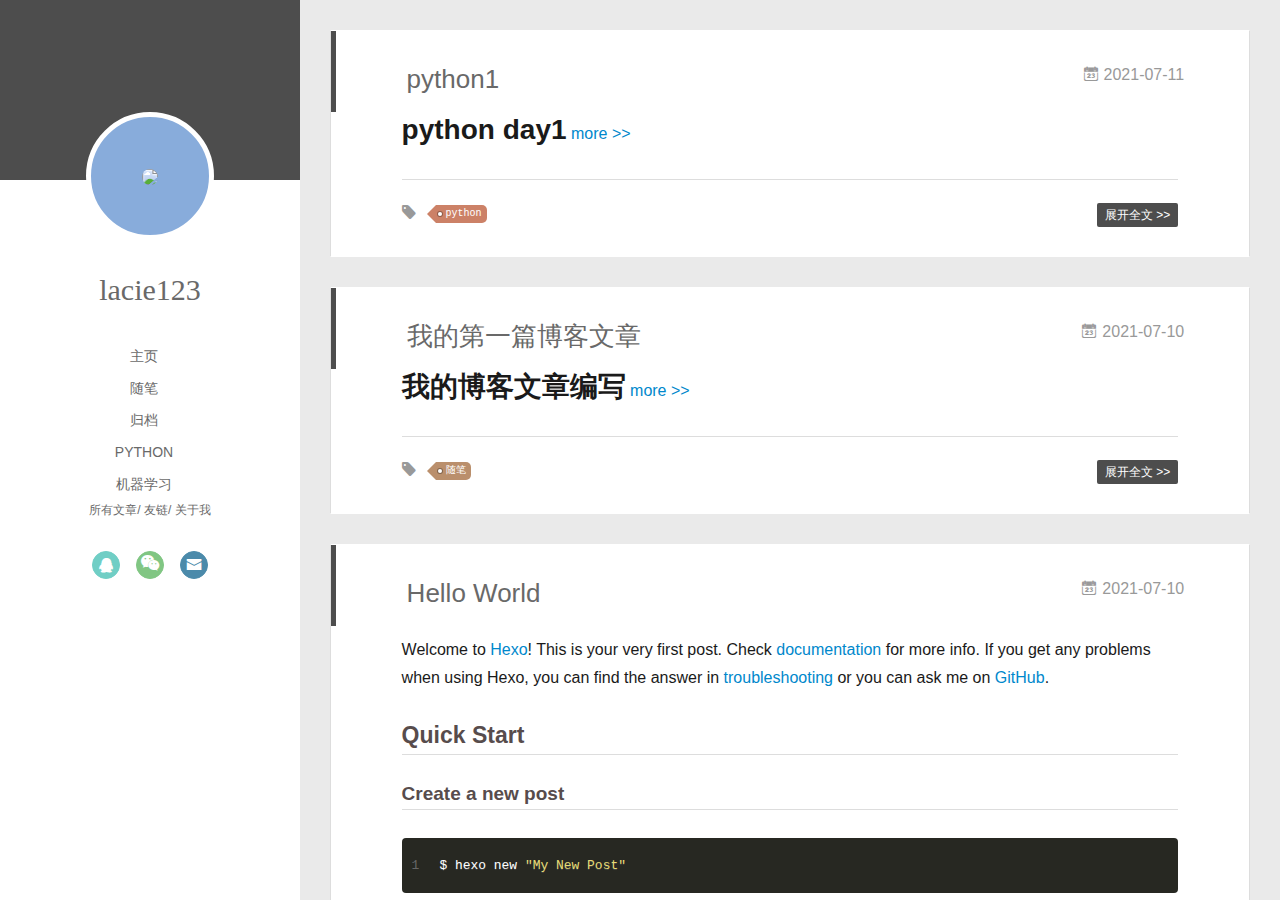
==== commit 5a353293: "Site updated: 2021-07-11 16:02:41" ====
--- a/index.html
+++ b/index.html
@@ -13,7 +13,7 @@
 <meta property="og:url" content="http://example.com/index.html">
 <meta property="og:site_name" content="Hexo">
 <meta property="og:locale" content="en_US">
-<meta property="article:author" content="John Doe">
+<meta property="article:author" content="lacie123">
 <meta name="twitter:card" content="summary">
   
     <link rel="alternative" href="/atom.xml" title="Hexo" type="application/atom+xml">
@@ -43,10 +43,10 @@
 <div class="intrude-less">
 	<header id="header" class="inner">
 		<a href="/" class="profilepic">
-			<img src="" class="js-avatar">
+			<img src="/assets/tou.png" class="js-avatar">
 		</a>
 		<hgroup>
-		  <h1 class="header-author"><a href="/"></a></h1>
+		  <h1 class="header-author"><a href="/">lacie123</a></h1>
 		</hgroup>
 		
 
@@ -56,6 +56,12 @@
 				<li><a href="/">主页</a></li>
 	        
 				<li><a href="/tags/%E9%9A%8F%E7%AC%94/">随笔</a></li>
+	        
+				<li><a href="/archives/index.html">归档</a></li>
+	        
+				<li><a href="/tags/python/">python</a></li>
+	        
+				<li><a href="/tags/%E6%9C%BA%E5%99%A8%E5%AD%A6%E4%B9%A0/">机器学习</a></li>
 	        
 			</ul>
 		</nav>
@@ -77,13 +83,11 @@
 		<nav class="header-nav">
 			<div class="social">
 				
-					<a class="github" target="_blank" href="#" title="github"><i class="icon-github"></i></a>
-		        
-					<a class="weibo" target="_blank" href="#" title="weibo"><i class="icon-weibo"></i></a>
-		        
-					<a class="rss" target="_blank" href="#" title="rss"><i class="icon-rss"></i></a>
-		        
-					<a class="zhihu" target="_blank" href="#" title="zhihu"><i class="icon-zhihu"></i></a>
+					<a class="qq" target="_blank" href="/assets/qq.png" title="qq"><i class="icon-qq"></i></a>
+		        
+					<a class="weixin" target="_blank" href="/assets/weixin.png" title="weixin"><i class="icon-weixin"></i></a>
+		        
+					<a class="mail" target="_blank" href="mailto:1924725000@qq.com" title="mail"><i class="icon-mail"></i></a>
 		        
 			</div>
 		</nav>
@@ -101,13 +105,19 @@
 	<div class="intrude-less">
 		<header id="header" class="inner">
 			<div class="profilepic">
-				<img src="" class="js-avatar">
+				<img src="/assets/tou.png" class="js-avatar">
 			</div>
 			<hgroup>
-			  <h1 class="header-author js-header-author"></h1>
+			  <h1 class="header-author js-header-author">lacie123</h1>
 			</hgroup>
 			
 			
+			
+				
+			
+				
+			
+				
 			
 				
 			
@@ -118,24 +128,28 @@
 			<nav class="header-nav">
 				<div class="social">
 					
-						<a class="github" target="_blank" href="#" title="github"><i class="icon-github"></i></a>
+						<a class="qq" target="_blank" href="/assets/qq.png" title="qq"><i class="icon-qq"></i></a>
 			        
-						<a class="weibo" target="_blank" href="#" title="weibo"><i class="icon-weibo"></i></a>
+						<a class="weixin" target="_blank" href="/assets/weixin.png" title="weixin"><i class="icon-weixin"></i></a>
 			        
-						<a class="rss" target="_blank" href="#" title="rss"><i class="icon-rss"></i></a>
-			        
-						<a class="zhihu" target="_blank" href="#" title="zhihu"><i class="icon-zhihu"></i></a>
+						<a class="mail" target="_blank" href="mailto:1924725000@qq.com" title="mail"><i class="icon-mail"></i></a>
 			        
 				</div>
 			</nav>
 
 			<nav class="header-menu js-header-menu">
-				<ul style="width: 50%">
-				
-				
-					<li style="width: 50%"><a href="/">主页</a></li>
-		        
-					<li style="width: 50%"><a href="/tags/%E9%9A%8F%E7%AC%94/">随笔</a></li>
+				<ul style="width: 70%">
+				
+				
+					<li style="width: 20%"><a href="/">主页</a></li>
+		        
+					<li style="width: 20%"><a href="/tags/%E9%9A%8F%E7%AC%94/">随笔</a></li>
+		        
+					<li style="width: 20%"><a href="/archives/index.html">归档</a></li>
+		        
+					<li style="width: 20%"><a href="/tags/python/">python</a></li>
+		        
+					<li style="width: 20%"><a href="/tags/%E6%9C%BA%E5%99%A8%E5%AD%A6%E4%B9%A0/">机器学习</a></li>
 		        
 				</ul>
 			</nav>
@@ -152,40 +166,30 @@
           <div id="js-content" class="content-ll">
             
   
-    <article id="post-hello-world" class="article article-type-post  article-index" itemscope itemprop="blogPost">
+    <article id="post-python1" class="article article-type-post  article-index" itemscope itemprop="blogPost">
   <div class="article-inner">
     
       <header class="article-header">
         
   
     <h1 itemprop="name">
-      <a class="article-title" href="/2021/07/10/hello-world/">Hello World</a>
+      <a class="article-title" href="/2021/07/11/python1/">python1</a>
     </h1>
   
 
         
-        <a href="/2021/07/10/hello-world/" class="archive-article-date">
-  	<time datetime="2021-07-10T05:34:14.593Z" itemprop="datePublished"><i class="icon-calendar icon"></i>2021-07-10</time>
+        <a href="/2021/07/11/python1/" class="archive-article-date">
+  	<time datetime="2021-07-11T06:18:03.000Z" itemprop="datePublished"><i class="icon-calendar icon"></i>2021-07-11</time>
 </a>
         
       </header>
     
     <div class="article-entry" itemprop="articleBody">
       
-        <p>Welcome to <a target="_blank" rel="noopener" href="https://hexo.io/">Hexo</a>! This is your very first post. Check <a target="_blank" rel="noopener" href="https://hexo.io/docs/">documentation</a> for more info. If you get any problems when using Hexo, you can find the answer in <a target="_blank" rel="noopener" href="https://hexo.io/docs/troubleshooting.html">troubleshooting</a> or you can ask me on <a target="_blank" rel="noopener" href="https://github.com/hexojs/hexo/issues">GitHub</a>.</p>
-<h2 id="Quick-Start"><a href="#Quick-Start" class="headerlink" title="Quick Start"></a>Quick Start</h2><h3 id="Create-a-new-post"><a href="#Create-a-new-post" class="headerlink" title="Create a new post"></a>Create a new post</h3><figure class="highlight bash"><table><tr><td class="gutter"><pre><span class="line">1</span><br></pre></td><td class="code"><pre><span class="line">$ hexo new <span class="string">&quot;My New Post&quot;</span></span><br></pre></td></tr></table></figure>
-
-<p>More info: <a target="_blank" rel="noopener" href="https://hexo.io/docs/writing.html">Writing</a></p>
-<h3 id="Run-server"><a href="#Run-server" class="headerlink" title="Run server"></a>Run server</h3><figure class="highlight bash"><table><tr><td class="gutter"><pre><span class="line">1</span><br></pre></td><td class="code"><pre><span class="line">$ hexo server</span><br></pre></td></tr></table></figure>
-
-<p>More info: <a target="_blank" rel="noopener" href="https://hexo.io/docs/server.html">Server</a></p>
-<h3 id="Generate-static-files"><a href="#Generate-static-files" class="headerlink" title="Generate static files"></a>Generate static files</h3><figure class="highlight bash"><table><tr><td class="gutter"><pre><span class="line">1</span><br></pre></td><td class="code"><pre><span class="line">$ hexo generate</span><br></pre></td></tr></table></figure>
-
-<p>More info: <a target="_blank" rel="noopener" href="https://hexo.io/docs/generating.html">Generating</a></p>
-<h3 id="Deploy-to-remote-sites"><a href="#Deploy-to-remote-sites" class="headerlink" title="Deploy to remote sites"></a>Deploy to remote sites</h3><figure class="highlight bash"><table><tr><td class="gutter"><pre><span class="line">1</span><br></pre></td><td class="code"><pre><span class="line">$ hexo deploy</span><br></pre></td></tr></table></figure>
-
-<p>More info: <a target="_blank" rel="noopener" href="https://hexo.io/docs/one-command-deployment.html">Deployment</a></p>
-
+        <h1 id="python-day1"><a href="#python-day1" class="headerlink" title="python day1"></a>python day1</h1>
+        
+          <a class="article-more-a" href="/2021/07/11/python1/#more">more >></a>
+        
       
 
       
@@ -193,11 +197,22 @@
     <div class="article-info article-info-index">
       
       
+	<div class="article-tag tagcloud">
+		<i class="icon-price-tags icon"></i>
+		<ul class="article-tag-list">
+			 
+        		<li class="article-tag-list-item">
+        			<a href="javascript:void(0)" class="js-tag article-tag-list-link color2">python</a>
+        		</li>
+      		
+		</ul>
+	</div>
+
       
 
       
         <p class="article-more-link">
-          <a class="article-more-a" href="/2021/07/10/hello-world/">展开全文 >></a>
+          <a class="article-more-a" href="/2021/07/11/python1/">展开全文 >></a>
         </p>
       
 
@@ -226,6 +241,174 @@
 
 
 
+
+  
+  
+    <article id="post-我的第一篇博客文章" class="article article-type-post  article-index" itemscope itemprop="blogPost">
+  <div class="article-inner">
+    
+      <header class="article-header">
+        
+  
+    <h1 itemprop="name">
+      <a class="article-title" href="/2021/07/10/%E6%88%91%E7%9A%84%E7%AC%AC%E4%B8%80%E7%AF%87%E5%8D%9A%E5%AE%A2%E6%96%87%E7%AB%A0/">我的第一篇博客文章</a>
+    </h1>
+  
+
+        
+        <a href="/2021/07/10/%E6%88%91%E7%9A%84%E7%AC%AC%E4%B8%80%E7%AF%87%E5%8D%9A%E5%AE%A2%E6%96%87%E7%AB%A0/" class="archive-article-date">
+  	<time datetime="2021-07-10T07:37:39.000Z" itemprop="datePublished"><i class="icon-calendar icon"></i>2021-07-10</time>
+</a>
+        
+      </header>
+    
+    <div class="article-entry" itemprop="articleBody">
+      
+        <h1 id="我的博客文章编写"><a href="#我的博客文章编写" class="headerlink" title="我的博客文章编写"></a>我的博客文章编写</h1>
+        
+          <a class="article-more-a" href="/2021/07/10/%E6%88%91%E7%9A%84%E7%AC%AC%E4%B8%80%E7%AF%87%E5%8D%9A%E5%AE%A2%E6%96%87%E7%AB%A0/#more">more >></a>
+        
+      
+
+      
+    </div>
+    <div class="article-info article-info-index">
+      
+      
+	<div class="article-tag tagcloud">
+		<i class="icon-price-tags icon"></i>
+		<ul class="article-tag-list">
+			 
+        		<li class="article-tag-list-item">
+        			<a href="javascript:void(0)" class="js-tag article-tag-list-link color3">随笔</a>
+        		</li>
+      		
+		</ul>
+	</div>
+
+      
+
+      
+        <p class="article-more-link">
+          <a class="article-more-a" href="/2021/07/10/%E6%88%91%E7%9A%84%E7%AC%AC%E4%B8%80%E7%AF%87%E5%8D%9A%E5%AE%A2%E6%96%87%E7%AB%A0/">展开全文 >></a>
+        </p>
+      
+
+      
+      <div class="clearfix"></div>
+    </div>
+  </div>
+</article>
+
+<aside class="wrap-side-operation">
+    <div class="mod-side-operation">
+        
+        <div class="jump-container" id="js-jump-container" style="display:none;">
+            <a href="javascript:void(0)" class="mod-side-operation__jump-to-top">
+                <i class="icon-font icon-back"></i>
+            </a>
+            <div id="js-jump-plan-container" class="jump-plan-container" style="top: -11px;">
+                <i class="icon-font icon-plane jump-plane"></i>
+            </div>
+        </div>
+        
+        
+    </div>
+</aside>
+
+
+
+
+
+  
+  
+    <article id="post-hello-world" class="article article-type-post  article-index" itemscope itemprop="blogPost">
+  <div class="article-inner">
+    
+      <header class="article-header">
+        
+  
+    <h1 itemprop="name">
+      <a class="article-title" href="/2021/07/10/hello-world/">Hello World</a>
+    </h1>
+  
+
+        
+        <a href="/2021/07/10/hello-world/" class="archive-article-date">
+  	<time datetime="2021-07-10T05:34:14.593Z" itemprop="datePublished"><i class="icon-calendar icon"></i>2021-07-10</time>
+</a>
+        
+      </header>
+    
+    <div class="article-entry" itemprop="articleBody">
+      
+        <p>Welcome to <a target="_blank" rel="noopener" href="https://hexo.io/">Hexo</a>! This is your very first post. Check <a target="_blank" rel="noopener" href="https://hexo.io/docs/">documentation</a> for more info. If you get any problems when using Hexo, you can find the answer in <a target="_blank" rel="noopener" href="https://hexo.io/docs/troubleshooting.html">troubleshooting</a> or you can ask me on <a target="_blank" rel="noopener" href="https://github.com/hexojs/hexo/issues">GitHub</a>.</p>
+<h2 id="Quick-Start"><a href="#Quick-Start" class="headerlink" title="Quick Start"></a>Quick Start</h2><h3 id="Create-a-new-post"><a href="#Create-a-new-post" class="headerlink" title="Create a new post"></a>Create a new post</h3><figure class="highlight bash"><table><tr><td class="gutter"><pre><span class="line">1</span><br></pre></td><td class="code"><pre><span class="line">$ hexo new <span class="string">&quot;My New Post&quot;</span></span><br></pre></td></tr></table></figure>
+
+<p>More info: <a target="_blank" rel="noopener" href="https://hexo.io/docs/writing.html">Writing</a></p>
+<h3 id="Run-server"><a href="#Run-server" class="headerlink" title="Run server"></a>Run server</h3><figure class="highlight bash"><table><tr><td class="gutter"><pre><span class="line">1</span><br></pre></td><td class="code"><pre><span class="line">$ hexo server</span><br></pre></td></tr></table></figure>
+
+<p>More info: <a target="_blank" rel="noopener" href="https://hexo.io/docs/server.html">Server</a></p>
+<h3 id="Generate-static-files"><a href="#Generate-static-files" class="headerlink" title="Generate static files"></a>Generate static files</h3><figure class="highlight bash"><table><tr><td class="gutter"><pre><span class="line">1</span><br></pre></td><td class="code"><pre><span class="line">$ hexo generate</span><br></pre></td></tr></table></figure>
+
+<p>More info: <a target="_blank" rel="noopener" href="https://hexo.io/docs/generating.html">Generating</a></p>
+<h3 id="Deploy-to-remote-sites"><a href="#Deploy-to-remote-sites" class="headerlink" title="Deploy to remote sites"></a>Deploy to remote sites</h3><figure class="highlight bash"><table><tr><td class="gutter"><pre><span class="line">1</span><br></pre></td><td class="code"><pre><span class="line">$ hexo deploy</span><br></pre></td></tr></table></figure>
+
+<p>More info: <a target="_blank" rel="noopener" href="https://hexo.io/docs/one-command-deployment.html">Deployment</a></p>
+
+      
+
+      
+    </div>
+    <div class="article-info article-info-index">
+      
+      
+	<div class="article-tag tagcloud">
+		<i class="icon-price-tags icon"></i>
+		<ul class="article-tag-list">
+			 
+        		<li class="article-tag-list-item">
+        			<a href="javascript:void(0)" class="js-tag article-tag-list-link color3">随笔</a>
+        		</li>
+      		
+		</ul>
+	</div>
+
+      
+
+      
+        <p class="article-more-link">
+          <a class="article-more-a" href="/2021/07/10/hello-world/">展开全文 >></a>
+        </p>
+      
+
+      
+      <div class="clearfix"></div>
+    </div>
+  </div>
+</article>
+
+<aside class="wrap-side-operation">
+    <div class="mod-side-operation">
+        
+        <div class="jump-container" id="js-jump-container" style="display:none;">
+            <a href="javascript:void(0)" class="mod-side-operation__jump-to-top">
+                <i class="icon-font icon-back"></i>
+            </a>
+            <div id="js-jump-plan-container" class="jump-plan-container" style="top: -11px;">
+                <i class="icon-font icon-plane jump-plane"></i>
+            </div>
+        </div>
+        
+        
+    </div>
+</aside>
+
+
+
+
+
+  
   
   
 
@@ -237,7 +420,7 @@
   <div class="outer">
     <div id="footer-info">
     	<div class="footer-left">
-    		&copy; 2021 John Doe
+    		&copy; 2021 lacie123
     	</div>
       	<div class="footer-right">
       		<a href="http://hexo.io/" target="_blank">Hexo</a>  Theme <a href="https://github.com/litten/hexo-theme-yilia" target="_blank">Yilia</a> by Litten
@@ -319,6 +502,14 @@
             <input type="checkbox" q-on="click:toggleTag(e)" q-attr="checked:showTags">
           </label>
           <ul class="article-tag-list" q-show="showTags">
+             
+              <li class="article-tag-list-item">
+                <a href="javascript:void(0)" class="js-tag color3">随笔</a>
+              </li>
+             
+              <li class="article-tag-list-item">
+                <a href="javascript:void(0)" class="js-tag color2">python</a>
+              </li>
             
             <div class="clearfix"></div>
           </ul>
--- a/main.0cf68a.css
+++ b/main.0cf68a.css
@@ -1 +1,8 @@
-.clearfix:after,.clearfix:before{content:"";display:table}.clearfix:after{clear:both}.left-col.show{box-shadow:0 0 6px 0 rgba(0,0,0,.75)}.mid-col,.mid-col.show .article,.tools-col,.tools-col .tools-section .search-tag.tagcloud .article-tag-list,.tools-col .tools-section .search-ul .search-tag span:hover,.tools-col .tools-section .search-ul .search-time span:hover,.tools-col .tools-section .search-ul .search-title:hover,.tools-col .tools-section .search-wrap .icon{transition:all .2s ease-in;-ms-transition:all .2s ease-in}@-webkit-keyframes leftIn{0%,60%,75%,90%,to{-webkit-animation-timing-function:cubic-bezier(.215,.61,.355,1);animation-timing-function:cubic-bezier(.215,.61,.355,1)}0%{-webkit-transform:translateZ(0);transform:translateZ(0)}60%{-webkit-transform:translate3d(358px,0,0);transform:translate3d(358px,0,0)}75%{-webkit-transform:translate3d(323px,0,0);transform:translate3d(323px,0,0)}90%{-webkit-transform:translate3d(338px,0,0);transform:translate3d(338px,0,0)}to{-webkit-transform:translate3d(333px,0,0);transform:translate3d(333px,0,0)}}@keyframes leftIn{0%,60%,75%,90%,to{-webkit-animation-timing-function:cubic-bezier(.215,.61,.355,1);animation-timing-function:cubic-bezier(.215,.61,.355,1)}0%{-webkit-transform:translateZ(0);transform:translateZ(0)}60%{-webkit-transform:translate3d(358px,0,0);transform:translate3d(358px,0,0)}75%{-webkit-transform:translate3d(323px,0,0);transform:translate3d(323px,0,0)}90%{-webkit-transform:translate3d(338px,0,0);transform:translate3d(338px,0,0)}to{-webkit-transform:translate3d(333px,0,0);transform:translate3d(333px,0,0)}}.mid-col.show{-webkit-animation-duration:.8s;animation-duration:.8s;-webkit-animation-fill-mode:both;animation-fill-mode:both;-webkit-animation-name:leftIn;animation-name:leftIn}@-webkit-keyframes leftOut{0%,60%,75%,90%,to{-webkit-animation-timing-function:cubic-bezier(.215,.61,.355,1);animation-timing-function:cubic-bezier(.215,.61,.355,1)}0%{-webkit-transform:translate3d(333px,0,0);transform:translate3d(333px,0,0)}60%{-webkit-transform:translate3d(-25px,0,0);transform:translate3d(-25px,0,0)}75%{-webkit-transform:translate3d(10px,0,0);transform:translate3d(10px,0,0)}90%{-webkit-transform:translate3d(-5px,0,0);transform:translate3d(-5px,0,0)}to{-webkit-transform:translateZ(0);transform:translateZ(0)}}@keyframes leftOut{0%,60%,75%,90%,to{-webkit-animation-timing-function:cubic-bezier(.215,.61,.355,1);animation-timing-function:cubic-bezier(.215,.61,.355,1)}0%{-webkit-transform:translate3d(333px,0,0);transform:translate3d(333px,0,0)}60%{-webkit-transform:translate3d(-25px,0,0);transform:translate3d(-25px,0,0)}75%{-webkit-transform:translate3d(10px,0,0);transform:translate3d(10px,0,0)}90%{-webkit-transform:translate3d(-5px,0,0);transform:translate3d(-5px,0,0)}to{-webkit-transform:translateZ(0);transform:translateZ(0)}}.mid-col.hide{-webkit-animation-duration:.8s;animation-duration:.8s;-webkit-animation-name:leftOut;animation-name:leftOut}@-webkit-keyframes smallLeftIn{0%,60%,75%,90%,to{-webkit-animation-timing-function:cubic-bezier(.215,.61,.355,1);animation-timing-function:cubic-bezier(.215,.61,.355,1)}0%{-webkit-transform:translateZ(0);transform:translateZ(0)}60%{-webkit-transform:translate3d(325px,0,0);transform:translate3d(325px,0,0)}75%{-webkit-transform:translate3d(290px,0,0);transform:translate3d(290px,0,0)}90%{-webkit-transform:translate3d(305px,0,0);transform:translate3d(305px,0,0)}to{-webkit-transform:translate3d(300px,0,0);transform:translate3d(300px,0,0)}}@keyframes smallLeftIn{0%,60%,75%,90%,to{-webkit-animation-timing-function:cubic-bezier(.215,.61,.355,1);animation-timing-function:cubic-bezier(.215,.61,.355,1)}0%{-webkit-transform:translateZ(0);transform:translateZ(0)}60%{-webkit-transform:translate3d(325px,0,0);transform:translate3d(325px,0,0)}75%{-webkit-transform:translate3d(290px,0,0);transform:translate3d(290px,0,0)}90%{-webkit-transform:translate3d(305px,0,0);transform:translate3d(305px,0,0)}to{-webkit-transform:translate3d(300px,0,0);transform:translate3d(300px,0,0)}}.tools-col.show{-webkit-animation-duration:.8s;animation-duration:.8s;-webkit-animation-fill-mode:both;animation-fill-mode:both;-webkit-animation-name:smallLeftIn;animation-name:smallLeftIn}@-webkit-keyframes smallleftOut{0%,60%,75%,90%,to{-webkit-animation-timing-function:cubic-bezier(.215,.61,.355,1);animation-timing-function:cubic-bezier(.215,.61,.355,1)}0%{-webkit-transform:translate3d(333px,0,0);transform:translate3d(333px,0,0)}60%{-webkit-transform:translate3d(-25px,0,0);transform:translate3d(-25px,0,0)}75%{-webkit-transform:translate3d(10px,0,0);transform:translate3d(10px,0,0)}90%{-webkit-transform:translate3d(-5px,0,0);transform:translate3d(-5px,0,0)}to{-webkit-transform:translateZ(0);transform:translateZ(0)}}@keyframes smallleftOut{0%,60%,75%,90%,to{-webkit-animation-timing-function:cubic-bezier(.215,.61,.355,1);animation-timing-function:cubic-bezier(.215,.61,.355,1)}0%{-webkit-transform:translate3d(333px,0,0);transform:translate3d(333px,0,0)}60%{-webkit-transform:translate3d(-25px,0,0);transform:translate3d(-25px,0,0)}75%{-webkit-transform:translate3d(10px,0,0);transform:translate3d(10px,0,0)}90%{-webkit-transform:translate3d(-5px,0,0);transform:translate3d(-5px,0,0)}to{-webkit-transform:translateZ(0);transform:translateZ(0)}}.tools-col.hide{-webkit-animation-duration:.8s;animation-duration:.8s;-webkit-animation-fill-mode:both;animation-fill-mode:both;-webkit-animation-name:smallleftOut;animation-name:smallleftOut}html{-ms-text-size-adjust:100%;-webkit-text-size-adjust:100%;-webkit-tap-highlight-color:transparent;height:100%}body{margin:0;font-size:14px;font-family:Helvetica Neue,Helvetica,STHeiTi,Arial,sans-serif;line-height:1.5;color:#333;background-color:#fff;min-height:100%}article,aside,details,figcaption,figure,footer,header,hgroup,main,menu,nav,section,summary{display:block}audio,canvas,progress,video{display:inline-block}audio:not([controls]){display:none;height:0}progress{vertical-align:baseline}[hidden],template{display:none}a{background:transparent;text-decoration:none;color:#08c}a:active{outline:0}abbr[title]{border-bottom:1px dotted}b,strong{font-weight:700}dfn{font-style:italic}mark{background:#ff0;color:#000}small{font-size:80%}sub,sup{font-size:75%;line-height:0;position:relative;vertical-align:baseline}sup{top:-.5em}sub{bottom:-.25em}img{border:0;vertical-align:middle;max-width:100%}svg:not(:root){overflow:hidden}pre{overflow:auto;white-space:pre;white-space:pre-wrap;word-wrap:break-word}code,kbd,pre,samp{font-family:monospace,monospace;font-size:1em}button,input,optgroup,select,textarea{color:inherit;font:inherit;margin:0;vertical-align:middle}button,input,select{overflow:visible}button,select{text-transform:none}button,html input[type=button],input[type=reset],input[type=submit]{-webkit-appearance:button;cursor:pointer}[disabled]{cursor:default}button::-moz-focus-inner,input::-moz-focus-inner{border:0;padding:0}input{line-height:normal}input[type=checkbox],input[type=radio]{box-sizing:border-box;padding:0}input[type=number]::-webkit-inner-spin-button,input[type=number]::-webkit-outer-spin-button{height:auto}input[type=search]{-webkit-appearance:textfield;box-sizing:border-box}input[type=search]::-webkit-search-cancel-button,input[type=search]::-webkit-search-decoration{-webkit-appearance:none}fieldset{border:1px solid silver;margin:0 2px;padding:.35em .625em .75em}legend{border:0;padding:0}textarea{overflow:auto;resize:vertical;vertical-align:top}optgroup{font-weight:700}button,input,select,textarea{outline:0}input,textarea{-webkit-user-modify:read-write-plaintext-only}input::-ms-clear,input::-ms-reveal{display:none}input::-moz-placeholder,textarea::-moz-placeholder{color:#999}input:-ms-input-placeholder,textarea:-ms-input-placeholder{color:#999}input::-webkit-input-placeholder,textarea::-webkit-input-placeholder{color:#999}.placeholder{color:#999}table{border-collapse:collapse;border-spacing:0}td,th{padding:0}blockquote,figure,form,h1,h2,h3,h4,h5,h6,p{margin:0}dd,dl,li,ol,ul{margin:0;padding:0}ol,ul{list-style:none outside none}h1,h2,h3{line-height:2;font-weight:400}h1{font-size:18px}h2{font-size:16px}h3{font-size:14px}i{font-style:normal}*{box-sizing:border-box}@font-face{font-family:iconfont;src:url(./fonts/iconfont.b322fa.eot);src:url(./fonts/iconfont.b322fa.eot#iefix) format("embedded-opentype"),url(./fonts/iconfont.8c627f.woff) format("woff"),url(./fonts/iconfont.16acc2.ttf) format("truetype"),url(./fonts/iconfont.45d7ee.svg#iconfont) format("svg")}[class*=" icon-"],[class^=icon-]{font-family:iconfont!important;speak:none;font-size:16px;font-style:normal;font-weight:400;font-variant:normal;text-transform:none;line-height:1;-webkit-font-smoothing:antialiased;-moz-osx-font-smoothing:grayscale}.icon-twitter:before{content:"\E600"}.icon-facebook:before{content:"\E601"}.icon-clock:before{content:"\E602"}.icon-mail:before{content:"\E609"}.icon-link:before{content:"\E6AB"}.icon-search:before{content:"\E65B"}.icon-smile:before{content:"\E64A"}.icon-roundrightfill:before{content:"\E65A"}.icon-list:before{content:"\E682"}.icon-book:before{content:"\E6FE"}.icon-home:before{content:"\E6BB"}.icon-share:before{content:"\E618"}.icon-back:before{content:"\E625"}.icon-qq:before{content:"\E62D"}.icon-weibo:before{content:"\E619"}.icon-segmentfault:before{content:"\E603"}.icon-sort:before{content:"\E700"}.icon-jianshu:before{content:"\E613"}.icon-circle-left:before{content:"\E71F"}.icon-circle-right:before{content:"\E720"}.icon-loading:before{content:"\E614"}.icon-acfun:before{content:"\E604"}.icon-close:before{content:"\E60C"}.icon-tumblr:before{content:"\E6B0"}.icon-calendar:before{content:"\E667"}.icon-rss:before{content:"\E877"}.icon-price-tags:before{content:"\E6F9"}.icon-quo-left:before{content:"\E7F5"}.icon-quo-right:before{content:"\E7F6"}.icon-back1:before{content:"\E64E"}.icon-github:before{content:"\E735"}.icon-film:before{content:"\E7B7"}.icon-weixin:before{content:"\E61F"}.icon-qzone:before{content:"\E680"}.icon-category:before{content:"\E605"}.icon-douban:before{content:"\E64C"}.icon-roundleftfill:before{content:"\E799"}.icon-tuding:before{content:"\E651"}.icon-zhihu:before{content:"\E61B"}.icon-linkedin:before{content:"\E6D4"}.icon-google:before{content:"\E635"}.icon-plane:before{content:"\E62F"}.icon-bilibili:before{content:"\E622"}.icon-psn:before{content:"\E6C7"}body,button,input,select,textarea{color:#1a1a1a;font-family:lucida grande,lucida sans unicode,lucida,helvetica,Hiragino Sans GB,Microsoft YaHei,WenQuanYi Micro Hei,sans-serif;font-size:16px;font-size:1rem;line-height:1.75}body{overflow-y:hidden;background:#eaeaea}#container,body,html{height:100%;overflow-x:hidden;overflow-y:auto}#mobile-nav{display:none}#container{position:relative;min-height:100%}#container .anm-canvas{display:none}#container.show .anm-canvas{display:block;position:fixed}.body-wrap{margin-bottom:80px}.mid-col{position:absolute;right:0;min-height:100%;background:#eaeaea;left:300px;width:auto}.mid-col.show{background:none;opacity:.9}.mid-col.show .article{background:hsla(0,0%,100%,.3)}.left-col{background:#fff;width:300px;position:fixed;opacity:1;transition:all .2s ease-in;height:100%;z-index:999}.left-col .overlay{width:100%;height:180px;position:absolute}.left-col .intrude-less{width:76%;text-align:center;margin:112px auto 0}.left-col #header{width:100%;height:300px;position:relative;border-bottom:1px solid color-border}.left-col #header a{color:#696969}.left-col #header a:hover{color:#b0a0aa}.left-col #header .header-subtitle{text-align:center;color:#999;font-size:14px;line-height:25px;overflow:hidden;text-overflow:ellipsis;display:-webkit-box;-webkit-line-clamp:2;-webkit-box-orient:vertical}.left-col #header .header-menu{font-weight:300;line-height:31px;text-transform:uppercase;float:none;min-height:150px;margin-left:-12px;text-align:center;display:-webkit-box;-webkit-box-orient:horizontal;-webkit-box-pack:center;-webkit-box-align:center}.left-col #header .header-menu li{cursor:default}.left-col #header .header-menu li a{font-size:14px;min-width:300px}.left-col #header .header-smart-menu{font-size:12px;margin-bottom:20px}.left-col #header .header-smart-menu a:after{content:"/"}.left-col #header .header-smart-menu a:last-child:after{content:""}.left-col #header .profilepic{display:block;border:5px solid #fff;border-radius:300px;width:128px;height:128px;margin:0 auto;position:relative;overflow:hidden;background:#88acdb;-webkit-transition:all .2s ease-in;display:-webkit-box;-webkit-box-orient:horizontal;-webkit-box-pack:center;-webkit-box-align:center;text-align:center}.left-col #header .profilepic img{border-radius:300px;opacity:1;-webkit-transition:all .2s ease-in}.left-col #header .profilepic img.show{width:100%;height:100%;opacity:1}.left-col #header .header-author{text-align:center;margin:.67em 0;font-family:Roboto,serif;font-size:30px;transition:.3s}::-webkit-scrollbar{width:10px;height:10px}::-webkit-scrollbar-button{width:0;height:0}::-webkit-scrollbar-button:end:decrement,::-webkit-scrollbar-button:start:increment{display:none}::-webkit-scrollbar-corner{display:block}::-webkit-scrollbar-thumb{border-radius:8px;background-color:rgba(0,0,0,.2)}::-webkit-scrollbar-thumb:hover{border-radius:8px;background-color:rgba(0,0,0,.5)}::-webkit-scrollbar-thumb,::-webkit-scrollbar-track{border-right:1px solid transparent;border-left:1px solid transparent}::-webkit-scrollbar-track:hover{background-color:rgba(0,0,0,.15)}::-webkit-scrollbar-button:start{width:10px;height:10px;background:url(./img/scrollbar_arrow.png) no-repeat 0 0}::-webkit-scrollbar-button:start:hover{background:url(./img/scrollbar_arrow.png) no-repeat -15px 0}::-webkit-scrollbar-button:start:active{background:url(./img/scrollbar_arrow.png) no-repeat -30px 0}::-webkit-scrollbar-button:end{width:10px;height:10px;background:url(./img/scrollbar_arrow.png) no-repeat 0 -18px}::-webkit-scrollbar-button:end:hover{background:url(./img/scrollbar_arrow.png) no-repeat -15px -18px}::-webkit-scrollbar-button:end:active{background:url(./img/scrollbar_arrow.png) no-repeat -30px -18px}.article-entry .highlight,.article-entry pre{background:#272822;margin:10px 0;padding:10px;overflow:auto;color:#fff;font-size:.9em;line-height:22.400000000000002px}.article-entry .gist .gist-file .gist-data .line-numbers,.article-entry .highlight .gutter pre,.article-entry .highlight .gutter pre .line{color:#666}.article-entry code,.article-entry pre{font-family:Source Code Pro,Consolas,Monaco,Menlo,monospace}.article-entry code{background:#eee;padding:0 .3em;border:none}.article-entry pre code{background:none;text-shadow:none;padding:0;color:#fff}.article-entry .highlight{border-radius:4px}.article-entry .highlight pre{border:none;margin:0;padding:0}.article-entry .highlight table{margin:0;width:auto}.article-entry .highlight td{border:none;padding:0}.article-entry .highlight figcaption{color:highlight-comment;line-height:1em;margin-bottom:1em}.article-entry .highlight figcaption:after,.article-entry .highlight figcaption:before{content:"";display:table}.article-entry .highlight figcaption:after{clear:both}.article-entry .highlight figcaption a{float:right}.article-entry .highlight .gutter pre{text-align:right;padding-right:20px}.article-entry .highlight .gutter pre .line{text-shadow:none}.article-entry .highlight .line{color:#fff;min-height:19px}.article-entry .gist{margin:0 -20px;border-style:solid;border-color:#ddd;border-width:1px 0;background:#272822;padding:15px 20px 15px 0}.article-entry .gist .gist-file{border:none;font-family:Source Code Pro,Consolas,Monaco,Menlo,monospace;margin:0}.article-entry .gist .gist-file .gist-data{background:none;border:none}.article-entry .gist .gist-file .gist-data .line-numbers{background:none;border:none;padding:0 20px 0 0}.article-entry .gist .gist-file .gist-data .line-data{padding:0!important}.article-entry .gist .gist-file .highlight{margin:0;padding:0;border:none}.article-entry .gist .gist-file .gist-meta{background:#272822;color:highlight-comment;font:.85em Helvetica Neue,Helvetica,Arial,sans-serif;text-shadow:0 0;padding:0;margin-top:1em;margin-left:20px}.article-entry .gist .gist-file .gist-meta a{color:#258fb8;font-weight:400}.article-entry .gist .gist-file .gist-meta a:hover{text-decoration:underline}pre .comment{color:#75715e}pre .class .params,pre .function .keyword,pre .keyword{color:#66d9ef}pre .css .value,pre .doctype,pre .function,pre .params,pre .tag{color:#fff}pre .at_rule,pre .at_rule .keyword,pre .css~* .tag,pre .preprocessor,pre .preprocessor .keyword,pre .title{color:#f92672}pre .attribute,pre .built_in,pre .class,pre .css~* .class,pre .function .title{color:#a6e22e}pre .string,pre .value{color:#e6db74}pre .number{color:#7163d7}pre .css~* .id,pre .id{color:#fd971f}#header .tagcloud a{color:#fff}.tagcloud a{display:inline-block;text-decoration:none;font-weight:400;font-size:10px;color:#fff;height:18px;line-height:18px;float:left;padding:0 5px 0 10px;position:relative;border-radius:0 5px 5px 0;margin:5px 9px 5px 8px;font-family:Menlo,Monaco,Andale Mono,lucida console,Courier New,monospace}.tagcloud a:hover{opacity:.8}.tagcloud a:before{content:" ";width:0;height:0;position:absolute;top:0;left:-18px;border:9px solid transparent}.tagcloud a:after{content:" ";width:4px;height:4px;background-color:#fff;border-radius:4px;box-shadow:0 0 0 1px rgba(0,0,0,.3);position:absolute;top:7px;left:2px}.tagcloud a.color1{background:#ff945c}.tagcloud a.color1:before{border-right-color:#ff945c}.tagcloud a.color2{background:#cc8167}.tagcloud a.color2:before{border-right-color:#cc8167}.tagcloud a.color3{background:#ba8f6c}.tagcloud a.color3:before{border-right-color:#ba8f6c}.tagcloud a.color4{background:#94635c}.tagcloud a.color4:before{border-right-color:#94635c}.tagcloud a.color5{background:#7b5d5f}.tagcloud a.color5:before{border-right-color:#7b5d5f}.article-tag-list .article-tag-list-item{float:left}.article-pop-out .icon-tuding{color:#999;float:left;margin-right:10px;margin-top:6px}.article-category,.article-category .article-tag-list,.article-tag,.article-tag .article-tag-list{float:left}.article-category .icon,.article-tag .icon{color:#999;float:left;margin-right:10px;margin-top:6px}.article-pop-out{float:left}.archive-article-date{color:#999;margin-right:7.6923%;float:right}.archive-article-date .icon{margin:5px 5px 5px 0}.glass{background-color:rgba(54,70,93,.9);z-index:998;transition:opacity .15s;width:100%;height:100%;display:none}.glass,.tagcloud-ctn{left:0;opacity:1;bottom:0;position:fixed;right:0;top:0}.tagcloud-ctn{z-index:90120;background-size:100% 100%}.tagcloud-ctn .tagcloud-global{position:fixed;top:50%;left:50%;margin-top:-115px;margin-left:-315px;width:630px}.tagcloud-ctn .tagcloud-global a{width:80px;height:80px;border-radius:50%;background:#f2992e;color:#fff;display:block;float:left;line-height:80px;text-align:center}.tagcloud-ctn .tagcloud-global .tab-post-types .tab-post-type:first-child .post-type-icon{background:#f2992e}.tagcloud-ctn .tagcloud-global .tab-post-types .tab-post-type:nth-child(2) .post-type-icon{background:#56bc8a}.tagcloud-ctn .tagcloud-global .tab-post-types .tab-post-type:nth-child(3) .post-type-icon{background:#4aa8d8}.tagcloud-ctn .tagcloud-global .tab-post-types .tab-post-type:nth-child(4) .post-type-icon{background:#a77dc2}.tagcloud-ctn .tagcloud-global .tab-post-types .tab-post-type:nth-child(5) .post-type-icon{background:#dd765d}#header .header-nav{width:100%;position:absolute;transition:-webkit-transform .3s ease-in;transition:transform .3s ease-in;transition:transform .3s ease-in,-webkit-transform .3s ease-in}#header .header-nav .social{margin-top:10px;text-align:center;display:-webkit-box;display:-ms-flexbox;display:flex;-ms-flex-wrap:wrap;flex-wrap:wrap;-webkit-box-pack:center;-ms-flex-pack:center;justify-content:center}#header .header-nav .social a{border-radius:50%;display:-moz-inline-stack;display:inline-block;vertical-align:middle;*vertical-align:auto;zoom:1;*display:inline;margin:0 8px 15px;transition:.3s;text-align:center;color:#fff;opacity:.7;width:28px;height:28px;line-height:26px}#header .header-nav .social a:hover{opacity:1}#header .header-nav .social a.weibo{background:#aaf;border:1px solid #aaf}#header .header-nav .social a.weibo:hover{border:1px solid #aaf}#header .header-nav .social a.segmentfault{background:#009a61;border:1px solid #009a61}#header .header-nav .social a.segmentfault:hover{border:1px solid #009a61}#header .header-nav .social a.rss{background:#ef7522;border:1px solid #ef7522}#header .header-nav .social a.rss:hover{border:1px solid #cf5d0f}#header .header-nav .social a.github{background:#afb6ca;border:1px solid #afb6ca}#header .header-nav .social a.github:hover{border:1px solid #909ab6}#header .header-nav .social a.facebook{background:#3b5998;border:1px solid #3b5998}#header .header-nav .social a.facebook:hover{border:1px solid #2d4373}#header .header-nav .social a.google{background:#c83d20;border:1px solid #c83d20}#header .header-nav .social a.google:hover{border:1px solid #9c3019}#header .header-nav .social a.twitter{background:#55cff8;border:1px solid #55cff8}#header .header-nav .social a.twitter:hover{border:1px solid #24c1f6}#header .header-nav .social a.linkedin{background:#005a87;border:1px solid #005a87}#header .header-nav .social a.linkedin:hover{border:1px solid #006b98}#header .header-nav .social a.acfun{background:#fd4c5d;border:1px solid #fd4c5d}#header .header-nav .social a.acfun:hover{border:1px solid #fd4c5d}#header .header-nav .social a.bilibili{background:#e15280;border:1px solid #e15280}#header .header-nav .social a.bilibili:hover{border:1px solid #e15280}#header .header-nav .social a.zhihu{background:#0078d8;border:1px solid #0078d8}#header .header-nav .social a.zhihu:hover{border:1px solid #0078d8}#header .header-nav .social a.douban{background:#06c611;border:1px solid #06c611}#header .header-nav .social a.douban:hover{border:1px solid #06c611}#header .header-nav .social a.mail{background:#005a87;border:1px solid #005a87}#header .header-nav .social a.mail:hover{border:1px solid #006b98}#header .header-nav .social a.jianshu{background:#ff5722;border:1px solid #ff5722}#header .header-nav .social a.jianshu:hover{border:1px solid #ff5722}#header .header-nav .social a.weixin{background:#4caf50;border:1px solid #4caf50}#header .header-nav .social a.weixin:hover{border:1px solid #4caf50}#header .header-nav .social a.qq{background:#34baad;border:1px solid #34baad}#header .header-nav .social a.qq:hover{border:1px solid #34baad}#header .header-nav .social a.psn{background:#086ef6;border:1px solid #086ef6}#header .header-nav .social a.psn:hover{border:1px solid #086ef6}#page-nav{text-align:center;margin-top:30px}#page-nav .page-number{width:20px;height:25px;background:#4d4d4d;display:inline-block;color:#fff;line-height:25px;font-size:12px;margin:0 5px 30px;border-radius:2px}#page-nav .page-number:hover{background:#5e5e5e}#page-nav .current{background:#88acdb;cursor:default}#page-nav .current:hover{background:#88acdb}#page-nav .extend{color:#4d4d4d;margin:0 27px;opacity:1}#page-nav .extend:hover{color:#5e5e5e}#page-nav:hover .extend{opacity:1}.archives-wrap{position:relative;margin:0 30px;padding-right:60px;border-bottom:1px solid #eee;background:#fff}.archives-wrap:first-child{margin-top:30px}.archives-wrap:last-child{margin-bottom:80px}.archives-wrap .archive-year-wrap{line-height:35px;width:200px;position:absolute;padding-top:15px;font-size:1.8em;z-index:1}.archives-wrap .archive-year-wrap a{color:#666;font-weight:700;padding-left:48px}.archives{position:relative}.archives .article-info{border:none}.archives .archive-article{margin-left:200px;padding:20px 0;border-bottom:1px solid #eee;border-top:1px solid #fff;position:relative}.archives .archive-article:first-child{border-top:none}.archives .archive-article:last-child{border-bottom:none}.archives .archive-article-title{font-size:16px;color:#333;transition:color .3s}.archives .archive-article-title:hover{color:#657b83}.archives .archive-article-title span{display:block;color:#a8a8a8;font-size:12px;line-height:14px;height:7px;padding-left:2px}.archives .archive-article-title span:before{display:inline-block;content:"\201C";font-family:serif;font-size:30px;float:left;margin:4px 4px 0 -12px;color:#c8c8c8}.archive-article-inner .icon-clock{margin-right:5px}.archive-article-inner .archive-article-header{position:relative;min-height:36px}.archive-article-inner .article-meta{position:relative;float:right;margin-top:-10px;color:#555;background:none;text-align:right;width:auto}.archive-article-inner .article-meta .article-date time{color:#aaa}.archive-article-inner .article-meta .archive-article-date,.archive-article-inner .article-meta .article-tag-list{margin-right:30px;display:-moz-inline-stack;display:inline-block;vertical-align:middle;zoom:1;color:#666;font-size:14px}.archive-article-inner .article-meta .archive-article-date{cursor:default;font-size:12px;margin-bottom:5px;margin-top:-10px;margin-right:0}.archive-article-inner .article-meta .article-category:before{float:left;margin-top:1px;left:15px}.archive-article-inner .article-meta .article-category .article-category-link{width:auto;max-width:83px;padding-left:10px}.archive-article-inner .article-meta .article-tag-list{margin-top:0}.archive-article-inner .article-meta .article-tag-list:before{left:15px}.archive-article-inner .article-meta .article-tag-list .article-tag-list-item{display:inline-block;width:auto;max-width:83px;padding-left:8px;font-size:12px}.tools-col{width:300px;height:100%;position:fixed;left:0;top:0;z-index:0;padding:0;opacity:0;-webkit-overflow-scrolling:touch;overflow-scrolling:touch}.tools-col.show{opacity:1}.tools-col.hide{z-index:0}.tools-col .tools-nav{display:none}.tools-col .tools-section,.tools-col .tools-wrap{height:100%;color:#e5e5e5;width:360px;overflow:hidden;overflow-y:auto}.tools-col .tools-section ::-webkit-scrollbar,.tools-col .tools-wrap ::-webkit-scrollbar{display:none}.tools-col .tools-section .search-wrap{width:310px;margin:20px 20px 10px;position:relative}.tools-col .tools-section .search-wrap .search-ipt{width:310px;color:#fff;background:none;border:none;border-bottom:2px solid #fff;font-family:Roboto,serif}.tools-col .tools-section .search-wrap .icon{position:absolute;right:0;top:7px;color:#fff;cursor:pointer}.tools-col .tools-section .search-wrap .icon:hover{-webkit-transform:scale(1.2);transform:scale(1.2)}.tools-col .tools-section .search-wrap ::-webkit-input-placeholder{color:#ededed}.tools-col .tools-section .search-tag.tagcloud{text-align:center;position:relative}.tools-col .tools-section .search-tag.tagcloud .search-tag-wording{font-size:12px;float:right;margin:4px 75px 0 0}.tools-col .tools-section .search-tag.tagcloud .search-switch{width:40px;height:25px;display:block}.tools-col .tools-section .search-tag.tagcloud .search-switch input{width:40px;height:14px;position:absolute;top:0;right:30px;z-index:2;border:0;background:0 0;-webkit-appearance:none;outline:0}.tools-col .tools-section .search-tag.tagcloud .search-switch input:before{content:"";width:40px;height:14px;border:1px solid #bdcabc;background-color:#fdfdfd;border-radius:20px;cursor:pointer;display:inline-block;position:relative;vertical-align:middle;box-sizing:content-box;box-shadow:inset 0 0 0 0 #dfdfdf;transition:border .4s,box-shadow .4s;background-clip:content-box}.tools-col .tools-section .search-tag.tagcloud .search-switch input:checked:before{border-color:#64bd63;box-shadow:inset 0 0 0 .16rem #64bd63;background-color:#64bd63;transition:border .4s,box-shadow .4s,background-color 1.2s}.tools-col .tools-section .search-tag.tagcloud .search-switch input:checked:after{left:27px;background:#fff}.tools-col .tools-section .search-tag.tagcloud .search-switch input:after{content:"";width:14px;height:14px;position:absolute;top:16px;left:2px;-webkit-transform:translateY(-50%);border-radius:100%;background-color:#91c0f1;box-shadow:0 1px 1px rgba(0,0,0,.4);transition:left .2s;cursor:pointer}.tools-col .tools-section .search-tag.tagcloud .article-tag-list{display:none;margin:15px 10px 0;padding:10px;background:hsla(0,0%,100%,.2)}.tools-col .tools-section .search-tag.tagcloud .article-tag-list.show{display:block}.tools-col .tools-section .search-tag.tagcloud .a{float:none}.tools-col .tools-section .search-ul{margin-top:10px;color:rgba(77,77,77,.75);-webkit-overflow-scrolling:touch;overflow-scrolling:touch;overflow-y:auto}.tools-col .tools-section .search-ul .search-li{padding:10px 20px;border-bottom:1px dotted #dcdcdc}.tools-col .tools-section .search-ul .search-li:hover{background:hsla(0,0%,100%,.2)}.tools-col .tools-section .search-ul .search-title{overflow:hidden;white-space:nowrap;text-overflow:ellipsis;display:block;color:#fffff8;text-shadow:1px 1px rgba(77,77,77,.25)}.tools-col .tools-section .search-ul .search-title .icon{margin-right:10px;color:#fffdd8}.tools-col .tools-section .search-ul .search-title:hover{color:#fff}.tools-col .tools-section .search-ul .search-tag,.tools-col .tools-section .search-ul .search-time{font-size:12px;color:#fffdd8;margin-right:10px}.tools-col .tools-section .search-ul .search-tag .icon,.tools-col .tools-section .search-ul .search-time .icon{margin-right:0}.tools-col .tools-section .search-ul .search-tag span,.tools-col .tools-section .search-ul .search-time span{cursor:pointer}.tools-col .tools-section .search-ul .search-tag span:hover,.tools-col .tools-section .search-ul .search-time span:hover{color:#fff}.tools-col .tools-section .search-ul .search-time{float:left}.tools-col .tools-section .search-ul .search-tag span{margin-right:5px}.tools-col .tools-section-friends{padding-top:30px}.tools-col .aboutme-wrap{display:-webkit-box;display:-ms-flexbox;display:flex;-webkit-box-align:center;-ms-flex-align:center;align-items:center;-webkit-box-pack:center;-ms-flex-pack:center;justify-content:center;width:100%;height:100%;color:#fffdd8;text-shadow:1px 1px rgba(77,77,77,.45)}.body-wrap>article{position:relative}@-webkit-keyframes cd-bounce-1{0%{opacity:0;-webkit-transform:scale(1)}60%{opacity:1;-webkit-transform:scale(1.01)}to{-webkit-transform:scale(1)}}@keyframes cd-bounce-1{0%{opacity:0;-webkit-transform:scale(1);transform:scale(1)}60%{opacity:1;-webkit-transform:scale(1.01);transform:scale(1.01)}to{-webkit-transform:scale(1);transform:scale(1)}}.article{margin:30px;position:relative;border:1px solid #ddd;border-top:1px solid #fff;border-bottom:1px solid #fff;background:#fff;transition:all .2s ease-in}.article img{max-width:100%}.article-inner h1.article-title,.article-title{color:#696969;margin-left:0;font-weight:300;line-height:35px;margin-bottom:20px;font-size:26px;transition:color .3s}.article-header{border-left:5px solid #4d4d4d;padding:30px 0 15px 25px;padding-left:7.6923%}.article-meta{width:150px;font-size:14;text-align:right;position:absolute;right:0;top:23px;text-align:center;z-index:1}.article-meta time{color:#aaa}.article-meta time .icon-clock{margin-right:8px;font-size:16px}.article-more-link{margin-top:0;text-align:left;float:right}.article-more-link a{background:#4d4d4d;color:#fff;font-size:12px;padding:5px 8px;line-height:16px;border-radius:2px;transition:background .3s}.article-more-link a:hover{background:#3c3c3c}.article-more-link a.hidden{visibility:hidden}.article-info.info-on-right{margin:10px 0 0;float:right}.article-info-index.article-info{padding-top:20px;margin:30px 7.6923% 0;min-height:72px;border-top:1px solid #ddd}.article-info-post.article-info{padding:0;border:none;margin:-30px 0 20px 7.6923%}.article-inner p{margin:0 0 1.75em}.article-inner{border-color:#d1d1d1}.article-inner h1{font-size:28px;font-size:1.75rem;line-height:1.25;margin-top:2em;margin-bottom:1em}.article-inner h2{font-size:23px;font-size:1.4375rem;line-height:1.2173913043;margin-top:2.4347826087em;margin-bottom:1.2173913043em}.article-inner h3{font-size:19px;font-size:1.1875rem;line-height:1.1052631579;margin-top:2.9473684211em;margin-bottom:1.4736842105em}.article-inner h4,.article-inner h5,.article-inner h6{font-size:16px;font-size:1rem;line-height:1.3125;margin-top:3.5em;margin-bottom:1.75em}.article-inner h4{letter-spacing:.140625em;text-transform:uppercase}.article-inner h6{font-style:italic}.article-inner h1,.article-inner h2,.article-inner h3,.article-inner h4,.article-inner h5,.article-inner h6{font-weight:900}.article-inner h1:first-child,.article-inner h2:first-child,.article-inner h3:first-child,.article-inner h4:first-child,.article-inner h5:first-child,.article-inner h6:first-child{margin-top:0}.article-inner h1:first-child{margin-bottom:10px;display:inline}.article-entry{line-height:1.8em;padding-right:7.6923%;padding-left:7.6923%}.article-entry p{margin-top:10px}.article-entry li code,.article-entry p code{padding:1px 3px;margin:0 3px;background:#ddd;border:1px solid #ccc;font-family:Menlo,Monaco,Andale Mono,lucida console,Courier New,monospace;word-wrap:break-word;font-size:14px}.article-entry blockquote{background:#ddd;border-left:5px solid #ccc;padding:15px 20px;margin-top:10px;border-left:5px solid #657b83;background:#f6f6f6}.article-entry blockquote p{margin-top:0;margin-bottom:0}.article-entry em{font-style:italic}.article-entry ul li:before{content:"";width:6px;height:6px;border:1px solid #999;border-radius:10px;background:#aaa;display:inline-block;margin-right:10px;float:left;margin-top:10px}.article-entry ol{counter-reset:item}.article-entry ol li:before{counter-increment:item;content:counter(item) ".";margin-right:10px}.article-entry ol,.article-entry ul{font-size:14px;margin:10px 0}.article-entry li ol,.article-entry li ul{margin-left:30px}.article-entry li ol li:before,.article-entry li ul li:before{content:"";background:#dedede}.article-entry h1{margin-top:30px}.article-entry h2,.article-entry h3,.article-entry h4,.article-entry h5,.article-entry h6{margin-top:20px;font-weight:700;color:#574c4c;padding-bottom:5px;border-bottom:1px solid #ddd}.article-entry video{max-width:100%}.article-entry strong{font-weight:700}.article-entry .caption{display:block;font-size:.8em;color:#aaa}.article-entry hr{height:0;margin-top:20px;margin-bottom:20px;border-left:0;border-right:0;border-top:1px solid #ddd;border-bottom:1px solid #fff}.article-entry pre{line-height:1.5;margin-top:10px;padding:5px 15px;overflow-x:auto;color:#657b83;border:1px solid #ccc;text-shadow:0 1px #444;font-family:Menlo,Monaco,Andale Mono,lucida console,Courier New,monospace}.article-entry pre code{font-size:14px}.article-entry table{width:100%;border:1px solid #dedede;margin:15px 0;border-collapse:collapse}.article-entry table td,.article-entry table tr{height:35px}.article-entry table thead tr{background:#f8f8f8}.article-entry table tbody tr:hover{background:#efefef}.article-entry table td,.article-entry table th{border:1px solid #dedede;padding:0 10px}.article-entry figure table{border:none;width:auto;margin:0}.article-entry figure table tbody tr:hover{background:none}#article-nav{margin:0 0 20px;padding:0 32px 10px;min-height:30px}#article-nav .article-nav-link-wrap{font-size:14px}#article-nav .article-nav-link-wrap .article-nav-title{display:inline-block;font-size:16px;transition:color .3s}#article-nav .article-nav-link-wrap:hover .article-nav-title,#article-nav .article-nav-link-wrap:hover i{color:#4d4d4d}#article-nav #article-nav-older{float:right}#disqus_thread,#gitment-ctn,#SOHUCS,.cloud-tie-wrapper,.duoshuo{padding:0 30px!important;min-height:20px}#SOHUCS #SOHU_MAIN .module-cmt-list .block-cont-gw{border-bottom:1px dashed #c8c8c8!important}.share-wrap{min-height:20px}.share-btn{float:right;position:relative}.share-icons{display:-webkit-box;display:-ms-flexbox;display:flex;-webkit-box-pack:center;-ms-flex-pack:center;justify-content:center;-webkit-box-align:center;-ms-flex-align:center;align-items:center;-ms-flex-wrap:wrap;flex-wrap:wrap}.share-icons a{border:1px solid #fff;border-radius:50%;display:-moz-inline-stack;display:inline-block;vertical-align:middle;zoom:1;margin:10px;transition:.3s;text-align:center;color:#fff;opacity:.7;width:28px;height:28px;line-height:26px;text-shadow:1px 1px 1px #509eb7}.share-icons a:active{color:#fff}.share-icons a:hover{-webkit-transform:scale(1.2);transform:scale(1.2)}.share-icons a.share-outer{border:none;color:#fff;background:#4d4d4d;text-shadow:none}.page-modal{position:fixed;top:24%;left:50%;z-index:1001;padding:20px;text-align:center;color:#727272;background:#fff;border-radius:4px;box-shadow:0 2px 5px 0 rgba(0,0,0,.16),0 2px 10px 0 rgba(0,0,0,.12);opacity:0;-webkit-transform:translate(-50%,-200%);transform:translate(-50%,-200%)}.page-modal p{margin-bottom:10px}.page-modal.ready{visibility:hidden;display:block;-webkit-transform:translate(-50%,-100%);transform:translate(-50%,-100%);transition:.3s}.page-modal.in{visibility:visible;opacity:1;-webkit-transform:translate(-50%);transform:translate(-50%)}.page-modal .close{position:absolute;right:15px;top:15px;color:rgba(0,0,0,.2);font-size:16px;line-height:20px}.page-modal .close:active,.page-modal .close:hover{color:rgba(0,0,0,.4)}.mask{visibility:hidden;position:fixed;top:0;left:0;bottom:0;z-index:1000;width:100%;height:100%;background:#000;opacity:0;filter:alpha(opacity=0);pointer-events:none;transition:.3s ease-in-out}.mask.in{visibility:visible;pointer-events:auto;opacity:.3}.page-reward{margin:60px 0;text-align:center}.page-reward .page-reward-btn{position:relative;display:inline-block;width:56px;height:56px;line-height:56px;font-size:20px;color:#fff;background:#f44336;border-radius:50%;box-shadow:0 2px 5px 0 rgba(0,0,0,.16),0 2px 10px 0 rgba(0,0,0,.12);transition:.4s ease-in-out}.page-reward .page-reward-btn:active,.page-reward .page-reward-btn:hover{box-shadow:0 6px 12px rgba(0,0,0,.2),0 4px 15px rgba(0,0,0,.2)}.page-reward .page-reward-btn .tooltip-item{display:block;width:56px;height:56px}.page-reward .reward-box{display:-webkit-box;display:-ms-flexbox;display:flex;-ms-flex-pack:distribute;justify-content:space-around}.page-reward .reward-p{color:#fff;font-weight:700;text-shadow:1px 1px 1px #45b9e0}.page-reward .reward-p .icon{margin:0 10px;color:#ddd}.page-reward .reward-type{font-size:16px;display:block;color:#4d4d4d;margin:20px 0 0}.page-reward .reward-img{width:130px;height:130px;border:6px solid #fff;border-radius:3px}.wrap-side-operation{position:fixed;right:40px;bottom:50px;z-index:999;font-size:14px}.wrap-side-operation .icon-plane{color:#fff;text-shadow:1px 1px 1px #509eb7;opacity:.7;font-size:52px;line-height:40px;width:40px;text-align:center;display:block}.mod-side-operation{width:40px;text-align:center}.jump-container:hover .icon-back{background:rgba(36,193,246,.9)}.jump-container,.toc-container{position:relative;cursor:pointer;width:40px;height:40px;opacity:.8}.jump-plan-container{position:absolute;top:-11px;left:-4px;width:50px;height:61px;overflow:hidden}.jump-plan-container .jump-plane{display:block;position:absolute;width:42px;height:66px;-webkit-transform:translateY(68px);transform:translateY(68px);left:-2px}.mod-side-operation__jump-to-top .icon-back{transition:.3s;color:#fff;background:#ccc;-webkit-transform:rotate(90deg);transform:rotate(90deg);font-size:32px;line-height:40px;width:40px;text-align:center;display:block}.mod-side-operation__jump-to-top .icon-back:hover{background:#24c1f6;color:#24c1f6}.toc-container.tooltip-left{background:#ccc;margin-top:10px;transition:.3s}.toc-container.tooltip-left:hover{background:rgba(36,193,246,.9)}.toc-container.tooltip-left .icon-font{font-size:22px;line-height:40px;color:#fff}.toc-container.tooltip-left .tooltip{width:40px;height:40px;top:0;left:0}.toc-container.tooltip-left .tooltip-east .tooltip-content{min-height:100px;text-align:left;padding:5px 0 5px 20px;right:4.7em;min-width:200px;width:auto;font-size:14px;text-shadow:1px 1px 1px #398199;bottom:-10px;-webkit-transform-origin:100% 100%;transform-origin:100% 100%;-webkit-transform:translate3d(0,-10px,0) rotate3d(1,1,1,-30deg);transform:translate3d(0,-10px,0) rotate3d(1,1,1,-30deg)}.toc-container.tooltip-left .tooltip-east .tooltip-content a{color:#fff}.toc-container.tooltip-left .tooltip-east .tooltip-content:after{top:auto;bottom:23px}.toc-container.tooltip-left .tooltip-east .tooltip-content .toc-article{max-height:500px;overflow-x:hidden;overflow-y:auto}.toc-container.tooltip-left .tooltip-east .tooltip-content .toc-article li ol,.toc-container.tooltip-left .tooltip-east .tooltip-content .toc-article li ul{margin-left:30px}.toc-container.tooltip-left .tooltip-east .tooltip-content .toc-article li{white-space:nowrap}.toc-container.tooltip-left .tooltip:hover .tooltip-content{bottom:-10px;-webkit-transform:translate(0);transform:translate(0)}.tooltip-left .tooltip{position:absolute;z-index:999;cursor:pointer;width:28px;height:28px;top:-10px;right:10px}.tooltip-left .tooltip:hover a.share-outer{background:#24c1f6}@-webkit-keyframes pulse{0%{-webkit-transform:scale3d(.5,.5,1)}to{-webkit-transform:scaleX(1)}}@keyframes pulse{0%{-webkit-transform:scale3d(.5,.5,1);transform:scale3d(.5,.5,1)}to{-webkit-transform:scaleX(1);transform:scaleX(1)}}.tooltip-left .tooltip-content{position:absolute;background:rgba(36,193,246,.9);z-index:9999;width:200px;bottom:50%;margin-bottom:-10px;border-radius:20px;font-size:1.1em;text-align:center;color:#fff;opacity:0;cursor:default;pointer-events:none;-webkit-font-smoothing:antialiased;transition:opacity .3s,-webkit-transform .3s;transition:opacity .3s,transform .3s;transition:opacity .3s,transform .3s,-webkit-transform .3s}.tooltip-left .tooltip-west .tooltip-content{left:3.5em;-webkit-transform-origin:-2em 50%;transform-origin:-2em 50%;-webkit-transform:translate3d(0,50%,0) rotate3d(1,1,1,30deg);transform:translate3d(0,50%,0) rotate3d(1,1,1,30deg)}.tooltip-left .tooltip-east .tooltip-content{right:3.5em;-webkit-transform-origin:calc(100% + 2em) 50%;transform-origin:calc(100% + 2em) 50%;-webkit-transform:translate3d(0,50%,0) rotate3d(1,1,1,-30deg);transform:translate3d(0,50%,0) rotate3d(1,1,1,-30deg)}.tooltip-left .tooltip:hover .tooltip-content{opacity:1;-webkit-transform:translate3d(0,50%,0) rotate3d(0,0,0,0);transform:translate3d(0,50%,0) rotate3d(0,0,0,0);pointer-events:auto}.tooltip-left .tooltip-content:after,.tooltip-left .tooltip-content:before{content:"";position:absolute}.tooltip-left .tooltip-content:before{height:100%;width:3em}.tooltip-left .tooltip-content:after{width:2em;height:2em;top:50%;margin:-1em 0 0;background:url(./fonts/tooltip.4004ff.svg) no-repeat 50%;background-size:100%}.tooltip-left .tooltip-west .tooltip-content:after,.tooltip-left .tooltip-west .tooltip-content:before{right:99%}.tooltip-left .tooltip-east .tooltip-content:after,.tooltip-left .tooltip-east .tooltip-content:before{left:99%}.tooltip-left .tooltip-east .tooltip-content:after{-webkit-transform:scaleX(-1);transform:scaleX(-1)}.tooltip-top .tooltip{display:inline;position:relative;z-index:999}.tooltip-top .tooltip:after{content:"";position:absolute;width:100%;height:20px;bottom:100%;left:50%;pointer-events:none;-webkit-transform:translateX(-50%);transform:translateX(-50%)}.tooltip-top .tooltip:hover:after{pointer-events:auto}.tooltip-top .tooltip-content{position:absolute;z-index:9999;width:370px;left:50%;bottom:100%;font-size:20px;line-height:1.4;text-align:center;font-weight:400;color:#4d4d4d;background:transparent;opacity:0;margin:0 0 -10px -185px;cursor:default;pointer-events:none;font-family:Satisfy,cursive;-webkit-font-smoothing:antialiased;transition:opacity .3s .3s;padding-bottom:80px}.tooltip-top .tooltip:hover .tooltip-content{opacity:1;pointer-events:auto;transition-delay:0s}.tooltip-top .tooltip-content span{display:block}.tooltip-top .tooltip-text{border-bottom:10px solid #4d4d4d;overflow:hidden;-webkit-transform:scaleX(0);transform:scaleX(0);transition:-webkit-transform .3s .3s;transition:transform .3s .3s;transition:transform .3s .3s,-webkit-transform .3s .3s}.tooltip-top .tooltip:hover .tooltip-text{transition-delay:0s;-webkit-transform:scaleX(1);transform:scaleX(1)}.tooltip-top .tooltip-inner{background:rgba(36,193,246,.9);padding:40px;-webkit-transform:translate3d(0,100%,0);transform:translate3d(0,100%,0);webkit-transition:-webkit-transform .3s;transition:-webkit-transform .3s;transition:transform .3s;transition:transform .3s,-webkit-transform .3s}.tooltip-top .tooltip:hover .tooltip-inner{transition-delay:.3s;-webkit-transform:translateZ(0);transform:translateZ(0)}.tooltip-top .tooltip-content:after{content:"";left:50%;border:solid transparent;height:0;width:0;position:absolute;pointer-events:none;border-color:transparent;border-top-color:#4d4d4d;border-width:10px;margin-left:-10px}#footer{font-size:12px;font-family:Menlo,Monaco,Andale Mono,lucida console,Courier New,monospace;text-shadow:0 1px #fff;position:absolute;bottom:30px;opacity:.6;width:100%;text-align:center}#footer .outer{padding:0 30px}.footer-left{float:left}.footer-right{float:right}@media screen and (max-width:800px){#container,body,html{height:auto;overflow-x:hidden;overflow-y:auto}#mobile-nav{display:block}.body-wrap{margin-bottom:0}.left-col{display:none}.mid-col{left:0}#header .header-nav,.mid-col{position:relative}.wrap-side-operation{display:none}.cloud-tie-wrapper{padding:0;min-height:20px}.tools-col{left:-300px;width:300px}.tools-col .tools-wrap{padding-top:48px}.tools-col .tools-section,.tools-col .tools-wrap{width:300px}.tools-col .tools-section .search-wrap,.tools-col .tools-wrap .search-wrap{width:280px}.tools-col .tools-section .search-tag.tagcloud,.tools-col .tools-wrap .search-tag.tagcloud{margin-right:-30px}.tools-col .tools-section .search-ul .search-li,.tools-col .tools-wrap .search-ul .search-li{padding:5px 20px}.tools-col.show .header-menu.tools-nav{display:block}#container .header-author.fixed{position:fixed;top:-29px;width:100%;color:#ddd}.mobile-mask{width:100%;height:100%;position:fixed;top:0;left:0;background:rgba(0,0,0,.85);z-index:999}.btnctn{position:fixed;width:50px;height:50px;top:-5px;z-index:4}.btnctn .slider-trigger{position:absolute;z-index:101;width:42px;height:42px;text-align:center;line-height:50px}.btnctn .slider-trigger.back{top:0;left:0}.btnctn .slider-trigger.list{bottom:0;left:0}.btnctn .slider-trigger:hover{background:#444}.btnctn .slider-trigger .icon{font-size:24px;color:#fff}.article-header{border-left:none;padding:0;border-bottom:1px dotted #ddd}.article-header h1{margin-bottom:10px}.article-header .archive-article-date{float:none}.header-subtitle .icon{margin:0 10px;color:#d0d0d0}.article-info-index.article-info{min-height:40px;padding-top:10px;margin:0;border-top:1px solid #ddd}.article-info-post.article-info{margin:0;padding-top:10px;border:none}#viewer-box .viewer-box-l{font-size:14px}.article-nav-link-wrap{margin:5px 0;display:block;clear:both}.article-nav-link-wrap .icon-circle-right{float:left;margin:6px 4px 0 0}.article{padding:10px;margin:10px 0;border:0;font-size:16px;color:#555}.article .article-more-link{margin:0}.article .article-entry{padding:10px 0 30px}.article .article-inner h1.article-title,.article .article-title{font-size:18px;font-weight:300;display:block;margin:0}.article .article-meta{width:auto;height:30px;margin-top:-5px;position:ralative}.article .article-meta .article-date{font-size:12px;border-radius:0;color:#666;background:none;height:auto;padding:0;margin:0;width:100%;text-align:left;margin-left:10px}.article .article-meta .article-date time{width:auto;float:right;margin-right:10px}.article .article-meta .article-tag-list{margin-top:7px;position:absolute;right:10px;top:0}.article .article-meta .article-tag-list:before{float:left;margin-top:1px;left:0}.article .article-meta .article-tag-list .article-tag-list-item{float:left;padding-left:0;width:auto;max-width:83px}.article .article-meta .article-category{margin-top:7px;position:absolute;right:10px;top:-30px}.article .article-meta .article-category:before{float:left;margin-top:1px;left:15px}.article .article-meta .article-category .article-category-link{max-width:83px;width:auto;padding-left:10px}.article #article-nav-older{float:none;display:block}.share{padding:3px 10px}#disqus_thread,.duoshuo{padding:0 13px}#article-nav{margin:0;padding:5px 10px 10px}#article-nav #article-nav-older{float:none}#article-nav .article-nav-link-wrap .article-nav-title{font-size:16px}#page-nav .extend{opacity:1}.instagram .open-ins{left:2px;top:-30px;color:#aaa}.info-on-right{float:none}.archives-wrap{margin:10px 10px 0;padding:10px}.archives-wrap .archive-article-title{font-size:16px}.archives-wrap .archive-year-wrap{position:relative;padding:0}.archives-wrap .archive-year-wrap a{padding:0}.archives-wrap .article-meta .archive-article-date{font-size:12px;margin-right:10px;margin-top:-5px}.archives-wrap .article-meta .article-tag-list-link{font-size:12px}.archives .archive-article{padding:10px 0;margin-left:0}#footer{position:relative;bottom:0}#footer .footer-left{float:none;margin-bottom:10px}#footer .footer-right{float:none}#mobile-nav .header-author{margin:0;position:relative;z-index:2;color:#424242}#mobile-nav .overlay{height:110px;position:absolute;width:100%;z-index:2;background:#4d4d4d}#mobile-nav #header{padding:10px 0 0}#mobile-nav #header .profilepic{display:block;position:relative;z-index:100}.header-menu{height:auto;margin:10px 0 20px}.header-menu.tools-nav{display:none;position:fixed;left:0;width:100%;z-index:9999}.header-menu.tools-nav ul{margin-right:28px}.header-menu.tools-nav li,.header-menu.tools-nav ul{border-color:#fff}.header-menu.tools-nav li a,.header-menu.tools-nav ul a{color:#fff}.header-menu.tools-nav li a.active,.header-menu.tools-nav ul a.active{background:#81b5cc}.header-menu ul{text-align:center;cursor:default;display:-webkit-box;display:-ms-flexbox;display:flex;margin:0 auto;-webkit-box-align:center;-ms-flex-align:center;align-items:center;-ms-flex-pack:distribute;justify-content:space-around;position:relative;z-index:1;border:1px solid #a0a0a0;border-radius:3px}.header-menu li{border-left:1px solid #a0a0a0}.header-menu li:first-child{border-left:0}.header-menu li:last-child{border-right:0}.header-menu li a{font-size:14px;overflow:hidden;text-overflow:ellipsis;white-space:nowrap;display:block;color:#a0a0a0}.header-menu li a.active{color:#eaeaea;background:#a0a0a0}.profilepic{display:block;border:5px solid #fff;border-radius:300px;width:128px;height:128px;margin:0 auto;position:relative;overflow:hidden;background:#88acdb;-webkit-transition:all .2s ease-in;display:-webkit-box;-webkit-box-orient:horizontal;-webkit-box-pack:center;-webkit-box-align:center;text-align:center}.header-author{text-align:center;margin:.67em 0;font-family:Roboto,serif;font-size:30px;transition:.3s}.header-subtitle{text-align:center;color:#999;font-size:14px;line-height:25px;overflow:hidden;text-overflow:ellipsis;display:-webkit-box;-webkit-line-clamp:2;-webkit-box-orient:vertical;padding:0 24px}}/*! PhotoSwipe Default UI CSS by Dmitry Semenov | photoswipe.com | MIT license */.pswp__button{width:44px;height:44px;position:relative;background:none;cursor:pointer;overflow:visible;-webkit-appearance:none;display:block;border:0;padding:0;margin:0;float:right;opacity:.75;transition:opacity .2s;box-shadow:none}.pswp__button:focus,.pswp__button:hover{opacity:1}.pswp__button:active{outline:none;opacity:.9}.pswp__button::-moz-focus-inner{padding:0;border:0}.pswp__ui--over-close .pswp__button--close{opacity:1}.pswp__button,.pswp__button--arrow--left:before,.pswp__button--arrow--right:before{background:url(./img/default-skin.png) 0 0 no-repeat;background-size:264px 88px;width:44px;height:44px}@media (-webkit-min-device-pixel-ratio:1.1),(-webkit-min-device-pixel-ratio:1.09375),(min-resolution:1.1dppx),(min-resolution:105dpi){.pswp--svg .pswp__button,.pswp--svg .pswp__button--arrow--left:before,.pswp--svg .pswp__button--arrow--right:before{background-image:url(./fonts/default-skin.b257fa.svg)}.pswp--svg .pswp__button--arrow--left,.pswp--svg .pswp__button--arrow--right{background:none}}.pswp__button--close{background-position:0 -44px}.pswp__button--share{background-position:-44px -44px}.pswp__button--fs{display:none}.pswp--supports-fs .pswp__button--fs{display:block}.pswp--fs .pswp__button--fs{background-position:-44px 0}.pswp__button--zoom{display:none;background-position:-88px 0}.pswp--zoom-allowed .pswp__button--zoom{display:block}.pswp--zoomed-in .pswp__button--zoom{background-position:-132px 0}.pswp--touch .pswp__button--arrow--left,.pswp--touch .pswp__button--arrow--right{visibility:hidden}.pswp__button--arrow--left,.pswp__button--arrow--right{background:none;top:50%;margin-top:-50px;width:70px;height:100px;position:absolute}.pswp__button--arrow--left{left:0}.pswp__button--arrow--right{right:0}.pswp__button--arrow--left:before,.pswp__button--arrow--right:before{content:"";top:35px;background-color:rgba(0,0,0,.3);height:30px;width:32px;position:absolute}.pswp__button--arrow--left:before{left:6px;background-position:-138px -44px}.pswp__button--arrow--right:before{right:6px;background-position:-94px -44px}.pswp__counter,.pswp__share-modal{-webkit-user-select:none;-moz-user-select:none;-ms-user-select:none;user-select:none}.pswp__share-modal{display:block;background:rgba(0,0,0,.5);width:100%;height:100%;top:0;left:0;padding:10px;position:absolute;z-index:1600;opacity:0;transition:opacity .25s ease-out;-webkit-backface-visibility:hidden;will-change:opacity}.pswp__share-modal--hidden{display:none}.pswp__share-tooltip{z-index:1620;position:absolute;background:#fff;top:56px;border-radius:2px;display:block;width:auto;right:44px;box-shadow:0 2px 5px rgba(0,0,0,.25);-webkit-transform:translateY(6px);transform:translateY(6px);transition:-webkit-transform .25s;transition:transform .25s;transition:transform .25s,-webkit-transform .25s;-webkit-backface-visibility:hidden;will-change:transform}.pswp__share-tooltip a{display:block;padding:8px 12px;font-size:14px;line-height:18px}.pswp__share-tooltip a,.pswp__share-tooltip a:hover{color:#000;text-decoration:none}.pswp__share-tooltip a:first-child{border-radius:2px 2px 0 0}.pswp__share-tooltip a:last-child{border-radius:0 0 2px 2px}.pswp__share-modal--fade-in{opacity:1}.pswp__share-modal--fade-in .pswp__share-tooltip{-webkit-transform:translateY(0);transform:translateY(0)}.pswp--touch .pswp__share-tooltip a{padding:16px 12px}a.pswp__share--facebook:before{content:"";display:block;width:0;height:0;position:absolute;top:-12px;right:15px;border:6px solid transparent;border-bottom-color:#fff;-webkit-pointer-events:none;-moz-pointer-events:none;pointer-events:none}a.pswp__share--facebook:hover{background:#3e5c9a;color:#fff}a.pswp__share--facebook:hover:before{border-bottom-color:#3e5c9a}a.pswp__share--twitter:hover{background:#55acee;color:#fff}a.pswp__share--pinterest:hover{background:#ccc;color:#ce272d}a.pswp__share--download:hover{background:#ddd}.pswp__counter{position:absolute;left:0;top:0;height:44px;font-size:13px;line-height:44px;color:#fff;opacity:.75;padding:0 10px}.pswp__caption{position:absolute;left:0;bottom:0;width:100%;min-height:44px}.pswp__caption small{font-size:11px;color:#bbb}.pswp__caption__center{text-align:left;max-width:420px;margin:0 auto;font-size:13px;padding:10px;line-height:20px;color:#ccc}.pswp__caption--empty{display:none}.pswp__caption--fake{visibility:hidden}.pswp__preloader{width:44px;height:44px;position:absolute;top:0;left:50%;margin-left:-22px;opacity:0;transition:opacity .25s ease-out;will-change:opacity;direction:ltr}.pswp__preloader__icn{width:20px;height:20px;margin:12px}.pswp__preloader--active{opacity:1}.pswp__preloader--active .pswp__preloader__icn{background:url(./img/preloader.gif) 0 0 no-repeat}.pswp--css_animation .pswp__preloader--active{opacity:1}.pswp--css_animation .pswp__preloader--active .pswp__preloader__icn{-webkit-animation:clockwise .5s linear infinite;animation:clockwise .5s linear infinite}.pswp--css_animation .pswp__preloader--active .pswp__preloader__donut{-webkit-animation:donut-rotate 1s cubic-bezier(.4,0,.22,1) infinite;animation:donut-rotate 1s cubic-bezier(.4,0,.22,1) infinite}.pswp--css_animation .pswp__preloader__icn{background:none;opacity:.75;width:14px;height:14px;position:absolute;left:15px;top:15px;margin:0}.pswp--css_animation .pswp__preloader__cut{position:relative;width:7px;height:14px;overflow:hidden}.pswp--css_animation .pswp__preloader__donut{box-sizing:border-box;width:14px;height:14px;border:2px solid #fff;border-radius:50%;border-left-color:transparent;border-bottom-color:transparent;position:absolute;top:0;left:0;background:none;margin:0}@media screen and (max-width:1024px){.pswp__preloader{position:relative;left:auto;top:auto;margin:0;float:right}}@-webkit-keyframes clockwise{0%{-webkit-transform:rotate(0deg);transform:rotate(0deg)}to{-webkit-transform:rotate(1turn);transform:rotate(1turn)}}@keyframes clockwise{0%{-webkit-transform:rotate(0deg);transform:rotate(0deg)}to{-webkit-transform:rotate(1turn);transform:rotate(1turn)}}@-webkit-keyframes donut-rotate{0%{-webkit-transform:rotate(0);transform:rotate(0)}50%{-webkit-transform:rotate(-140deg);transform:rotate(-140deg)}to{-webkit-transform:rotate(0);transform:rotate(0)}}@keyframes donut-rotate{0%{-webkit-transform:rotate(0);transform:rotate(0)}50%{-webkit-transform:rotate(-140deg);transform:rotate(-140deg)}to{-webkit-transform:rotate(0);transform:rotate(0)}}.pswp__ui{-webkit-font-smoothing:auto;visibility:visible;opacity:1;z-index:1550}.pswp__top-bar{position:absolute;left:0;top:0;height:44px;width:100%}.pswp--has_mouse .pswp__button--arrow--left,.pswp--has_mouse .pswp__button--arrow--right,.pswp__caption,.pswp__top-bar{-webkit-backface-visibility:hidden;will-change:opacity;transition:opacity 333ms cubic-bezier(.4,0,.22,1)}.pswp--has_mouse .pswp__button--arrow--left,.pswp--has_mouse .pswp__button--arrow--right{visibility:visible}.pswp__caption,.pswp__top-bar{background-color:rgba(0,0,0,.5)}.pswp__ui--fit .pswp__caption,.pswp__ui--fit .pswp__top-bar{background-color:rgba(0,0,0,.3)}.pswp__ui--idle .pswp__button--arrow--left,.pswp__ui--idle .pswp__button--arrow--right,.pswp__ui--idle .pswp__top-bar{opacity:0}.pswp__ui--hidden .pswp__button--arrow--left,.pswp__ui--hidden .pswp__button--arrow--right,.pswp__ui--hidden .pswp__caption,.pswp__ui--hidden .pswp__top-bar{opacity:.001}.pswp__ui--one-slide .pswp__button--arrow--left,.pswp__ui--one-slide .pswp__button--arrow--right,.pswp__ui--one-slide .pswp__counter{display:none}.pswp__element--disabled{display:none!important}.pswp--minimal--dark .pswp__top-bar{background:none}/*! PhotoSwipe main CSS by Dmitry Semenov | photoswipe.com | MIT license */.pswp{display:none;position:absolute;width:100%;height:100%;left:0;top:0;overflow:hidden;-ms-touch-action:none;touch-action:none;z-index:1500;-webkit-text-size-adjust:100%;-webkit-backface-visibility:hidden;outline:none}.pswp *{box-sizing:border-box}.pswp img{max-width:none}.pswp--animate_opacity{opacity:.001;will-change:opacity;transition:opacity 333ms cubic-bezier(.4,0,.22,1)}.pswp--open{display:block}.pswp--zoom-allowed .pswp__img{cursor:zoom-in}.pswp--zoomed-in .pswp__img{cursor:-webkit-grab;cursor:grab}.pswp--dragging .pswp__img{cursor:-webkit-grabbing;cursor:grabbing}.pswp__bg{background:#000;opacity:0;-webkit-transform:translateZ(0);transform:translateZ(0);-webkit-backface-visibility:hidden}.pswp__bg,.pswp__scroll-wrap{position:absolute;left:0;top:0;width:100%;height:100%}.pswp__scroll-wrap{overflow:hidden}.pswp__container,.pswp__zoom-wrap{-ms-touch-action:none;touch-action:none;position:absolute;left:0;right:0;top:0;bottom:0}.pswp__container,.pswp__img{-webkit-user-select:none;-moz-user-select:none;-ms-user-select:none;user-select:none;-webkit-tap-highlight-color:transparent;-webkit-touch-callout:none}.pswp__zoom-wrap{position:absolute;width:100%;-webkit-transform-origin:left top;transform-origin:left top;transition:-webkit-transform 333ms cubic-bezier(.4,0,.22,1);transition:transform 333ms cubic-bezier(.4,0,.22,1);transition:transform 333ms cubic-bezier(.4,0,.22,1),-webkit-transform 333ms cubic-bezier(.4,0,.22,1)}.pswp__bg{will-change:opacity;transition:opacity 333ms cubic-bezier(.4,0,.22,1)}.pswp--animated-in .pswp__bg,.pswp--animated-in .pswp__zoom-wrap{transition:none}.pswp__container,.pswp__zoom-wrap{-webkit-backface-visibility:hidden}.pswp__item{right:0;bottom:0;overflow:hidden}.pswp__img,.pswp__item{position:absolute;left:0;top:0}.pswp__img{width:auto;height:auto}.pswp__img--placeholder{-webkit-backface-visibility:hidden}.pswp__img--placeholder--blank{background:#222}.pswp--ie .pswp__img{width:100%!important;height:auto!important;left:0;top:0}.pswp__error-msg{position:absolute;left:0;top:50%;width:100%;text-align:center;font-size:14px;line-height:16px;margin-top:-8px;color:#ccc}.pswp__error-msg a{color:#ccc;text-decoration:underline}+.clearfix:after,.clearfix:before{content:"";display:table}.clearfix:after{clear:both}.left-col.show{box-shadow:0 0 6px 0 rgba(0,0,0,.75)}.mid-col,.mid-col.show .article,.tools-col,.tools-col .tools-section .search-tag.tagcloud .article-tag-list,.tools-col .tools-section .search-ul .search-tag span:hover,.tools-col .tools-section .search-ul .search-time span:hover,.tools-col .tools-section .search-ul .search-title:hover,.tools-col .tools-section .search-wrap .icon{transition:all .2s ease-in;-ms-transition:all .2s ease-in}@-webkit-keyframes leftIn{0%,60%,75%,90%,to{-webkit-animation-timing-function:cubic-bezier(.215,.61,.355,1);animation-timing-function:cubic-bezier(.215,.61,.355,1)}0%{-webkit-transform:translateZ(0);transform:translateZ(0)}60%{-webkit-transform:translate3d(358px,0,0);transform:translate3d(358px,0,0)}75%{-webkit-transform:translate3d(323px,0,0);transform:translate3d(323px,0,0)}90%{-webkit-transform:translate3d(338px,0,0);transform:translate3d(338px,0,0)}to{-webkit-transform:translate3d(333px,0,0);transform:translate3d(333px,0,0)}}@keyframes leftIn{0%,60%,75%,90%,to{-webkit-animation-timing-function:cubic-bezier(.215,.61,.355,1);animation-timing-function:cubic-bezier(.215,.61,.355,1)}0%{-webkit-transform:translateZ(0);transform:translateZ(0)}60%{-webkit-transform:translate3d(358px,0,0);transform:translate3d(358px,0,0)}75%{-webkit-transform:translate3d(323px,0,0);transform:translate3d(323px,0,0)}90%{-webkit-transform:translate3d(338px,0,0);transform:translate3d(338px,0,0)}to{-webkit-transform:translate3d(333px,0,0);transform:translate3d(333px,0,0)}}.mid-col.show{-webkit-animation-duration:.8s;animation-duration:.8s;-webkit-animation-fill-mode:both;animation-fill-mode:both;-webkit-animation-name:leftIn;animation-name:leftIn}@-webkit-keyframes leftOut{0%,60%,75%,90%,to{-webkit-animation-timing-function:cubic-bezier(.215,.61,.355,1);animation-timing-function:cubic-bezier(.215,.61,.355,1)}0%{-webkit-transform:translate3d(333px,0,0);transform:translate3d(333px,0,0)}60%{-webkit-transform:translate3d(-25px,0,0);transform:translate3d(-25px,0,0)}75%{-webkit-transform:translate3d(10px,0,0);transform:translate3d(10px,0,0)}90%{-webkit-transform:translate3d(-5px,0,0);transform:translate3d(-5px,0,0)}to{-webkit-transform:translateZ(0);transform:translateZ(0)}}@keyframes leftOut{0%,60%,75%,90%,to{-webkit-animation-timing-function:cubic-bezier(.215,.61,.355,1);animation-timing-function:cubic-bezier(.215,.61,.355,1)}0%{-webkit-transform:translate3d(333px,0,0);transform:translate3d(333px,0,0)}60%{-webkit-transform:translate3d(-25px,0,0);transform:translate3d(-25px,0,0)}75%{-webkit-transform:translate3d(10px,0,0);transform:translate3d(10px,0,0)}90%{-webkit-transform:translate3d(-5px,0,0);transform:translate3d(-5px,0,0)}to{-webkit-transform:translateZ(0);transform:translateZ(0)}}.mid-col.hide{-webkit-animation-duration:.8s;animation-duration:.8s;-webkit-animation-name:leftOut;animation-name:leftOut}@-webkit-keyframes smallLeftIn{0%,60%,75%,90%,to{-webkit-animation-timing-function:cubic-bezier(.215,.61,.355,1);animation-timing-function:cubic-bezier(.215,.61,.355,1)}0%{-webkit-transform:translateZ(0);transform:translateZ(0)}60%{-webkit-transform:translate3d(325px,0,0);transform:translate3d(325px,0,0)}75%{-webkit-transform:translate3d(290px,0,0);transform:translate3d(290px,0,0)}90%{-webkit-transform:translate3d(305px,0,0);transform:translate3d(305px,0,0)}to{-webkit-transform:translate3d(300px,0,0);transform:translate3d(300px,0,0)}}@keyframes smallLeftIn{0%,60%,75%,90%,to{-webkit-animation-timing-function:cubic-bezier(.215,.61,.355,1);animation-timing-function:cubic-bezier(.215,.61,.355,1)}0%{-webkit-transform:translateZ(0);transform:translateZ(0)}60%{-webkit-transform:translate3d(325px,0,0);transform:translate3d(325px,0,0)}75%{-webkit-transform:translate3d(290px,0,0);transform:translate3d(290px,0,0)}90%{-webkit-transform:translate3d(305px,0,0);transform:translate3d(305px,0,0)}to{-webkit-transform:translate3d(300px,0,0);transform:translate3d(300px,0,0)}}.tools-col.show{-webkit-animation-duration:.8s;animation-duration:.8s;-webkit-animation-fill-mode:both;animation-fill-mode:both;-webkit-animation-name:smallLeftIn;animation-name:smallLeftIn}@-webkit-keyframes smallleftOut{0%,60%,75%,90%,to{-webkit-animation-timing-function:cubic-bezier(.215,.61,.355,1);animation-timing-function:cubic-bezier(.215,.61,.355,1)}0%{-webkit-transform:translate3d(333px,0,0);transform:translate3d(333px,0,0)}60%{-webkit-transform:translate3d(-25px,0,0);transform:translate3d(-25px,0,0)}75%{-webkit-transform:translate3d(10px,0,0);transform:translate3d(10px,0,0)}90%{-webkit-transform:translate3d(-5px,0,0);transform:translate3d(-5px,0,0)}to{-webkit-transform:translateZ(0);transform:translateZ(0)}}@keyframes smallleftOut{0%,60%,75%,90%,to{-webkit-animation-timing-function:cubic-bezier(.215,.61,.355,1);animation-timing-function:cubic-bezier(.215,.61,.355,1)}0%{-webkit-transform:translate3d(333px,0,0);transform:translate3d(333px,0,0)}60%{-webkit-transform:translate3d(-25px,0,0);transform:translate3d(-25px,0,0)}75%{-webkit-transform:translate3d(10px,0,0);transform:translate3d(10px,0,0)}90%{-webkit-transform:translate3d(-5px,0,0);transform:translate3d(-5px,0,0)}to{-webkit-transform:translateZ(0);transform:translateZ(0)}}.tools-col.hide{-webkit-animation-duration:.8s;animation-duration:.8s;-webkit-animation-fill-mode:both;animation-fill-mode:both;-webkit-animation-name:smallleftOut;animation-name:smallleftOut}html{-ms-text-size-adjust:100%;-webkit-text-size-adjust:100%;-webkit-tap-highlight-color:transparent;height:100%}body{margin:0;font-size:14px;font-family:Helvetica Neue,Helvetica,STHeiTi,Arial,sans-serif;line-height:1.5;color:#333;background-color:#fff;min-height:100%}article,aside,details,figcaption,figure,footer,header,hgroup,main,menu,nav,section,summary{display:block}audio,canvas,progress,video{display:inline-block}audio:not([controls]){display:none;height:0}progress{vertical-align:baseline}[hidden],template{display:none}a{background:transparent;text-decoration:none;color:#08c}a:active{outline:0}abbr[title]{border-bottom:1px dotted}b,strong{font-weight:700}dfn{font-style:italic}mark{background:#ff0;color:#000}small{font-size:80%}sub,sup{font-size:75%;line-height:0;position:relative;vertical-align:baseline}sup{top:-.5em}sub{bottom:-.25em}img{border:0;vertical-align:middle;max-width:100%}svg:not(:root){overflow:hidden}pre{overflow:auto;white-space:pre;white-space:pre-wrap;word-wrap:break-word}code,kbd,pre,samp{font-family:monospace,monospace;font-size:1em}button,input,optgroup,select,textarea{color:inherit;font:inherit;margin:0;vertical-align:middle}button,input,select{overflow:visible}button,select{text-transform:none}button,html input[type=button],input[type=reset],input[type=submit]{-webkit-appearance:button;cursor:pointer}[disabled]{cursor:default}button::-moz-focus-inner,input::-moz-focus-inner{border:0;padding:0}input{line-height:normal}input[type=checkbox],input[type=radio]{box-sizing:border-box;padding:0}input[type=number]::-webkit-inner-spin-button,input[type=number]::-webkit-outer-spin-button{height:auto}input[type=search]{-webkit-appearance:textfield;box-sizing:border-box}input[type=search]::-webkit-search-cancel-button,input[type=search]::-webkit-search-decoration{-webkit-appearance:none}fieldset{border:1px solid silver;margin:0 2px;padding:.35em .625em .75em}legend{border:0;padding:0}textarea{overflow:auto;resize:vertical;vertical-align:top}optgroup{font-weight:700}button,input,select,textarea{outline:0}input,textarea{-webkit-user-modify:read-write-plaintext-only}input::-ms-clear,input::-ms-reveal{display:none}input::-moz-placeholder,textarea::-moz-placeholder{color:#999}input:-ms-input-placeholder,textarea:-ms-input-placeholder{color:#999}input::-webkit-input-placeholder,textarea::-webkit-input-placeholder{color:#999}.placeholder{color:#999}table{border-collapse:collapse;border-spacing:0}td,th{padding:0}blockquote,figure,form,h1,h2,h3,h4,h5,h6,p{margin:0}dd,dl,li,ol,ul{margin:0;padding:0}ol,ul{list-style:none outside none}h1,h2,h3{line-height:2;font-weight:400}h1{font-size:18px}h2{font-size:16px}h3{font-size:14px}i{font-style:normal}*{box-sizing:border-box}@font-face{font-family:iconfont;src:url(./fonts/iconfont.b322fa.eot);src:url(./fonts/iconfont.b322fa.eot#iefix) format("embedded-opentype"),url(./fonts/iconfont.8c627f.woff) format("woff"),url(./fonts/iconfont.16acc2.ttf) format("truetype"),url(./fonts/iconfont.45d7ee.svg#iconfont) format("svg")}[class*=" icon-"],[class^=icon-]{font-family:iconfont!important;speak:none;font-size:16px;font-style:normal;font-weight:400;font-variant:normal;text-transform:none;line-height:1;-webkit-font-smoothing:antialiased;-moz-osx-font-smoothing:grayscale}.icon-twitter:before{content:"\E600"}.icon-facebook:before{content:"\E601"}.icon-clock:before{content:"\E602"}.icon-mail:before{content:"\E609"}.icon-link:before{content:"\E6AB"}.icon-search:before{content:"\E65B"}.icon-smile:before{content:"\E64A"}.icon-roundrightfill:before{content:"\E65A"}.icon-list:before{content:"\E682"}.icon-book:before{content:"\E6FE"}.icon-home:before{content:"\E6BB"}.icon-share:before{content:"\E618"}.icon-back:before{content:"\E625"}.icon-qq:before{content:"\E62D"}.icon-weibo:before{content:"\E619"}.icon-segmentfault:before{content:"\E603"}.icon-sort:before{content:"\E700"}.icon-jianshu:before{content:"\E613"}.icon-circle-left:before{content:"\E71F"}.icon-circle-right:before{content:"\E720"}.icon-loading:before{content:"\E614"}.icon-acfun:before{content:"\E604"}.icon-close:before{content:"\E60C"}.icon-tumblr:before{content:"\E6B0"}.icon-calendar:before{content:"\E667"}.icon-rss:before{content:"\E877"}.icon-price-tags:before{content:"\E6F9"}.icon-quo-left:before{content:"\E7F5"}.icon-quo-right:before{content:"\E7F6"}.icon-back1:before{content:"\E64E"}.icon-github:before{content:"\E735"}.icon-film:before{content:"\E7B7"}.icon-weixin:before{content:"\E61F"}.icon-qzone:before{content:"\E680"}.icon-category:before{content:"\E605"}.icon-douban:before{content:"\E64C"}.icon-roundleftfill:before{content:"\E799"}.icon-tuding:before{content:"\E651"}.icon-zhihu:before{content:"\E61B"}.icon-linkedin:before{content:"\E6D4"}.icon-google:before{content:"\E635"}.icon-plane:before{content:"\E62F"}.icon-bilibili:before{content:"\E622"}.icon-psn:before{content:"\E6C7"}body,button,input,select,textarea{color:#1a1a1a;font-family:lucida grande,lucida sans unicode,lucida,helvetica,Hiragino Sans GB,Microsoft YaHei,WenQuanYi Micro Hei,sans-serif;font-size:16px;font-size:1rem;line-height:1.75}body{overflow-y:hidden;background:#eaeaea}#container,body,html{height:100%;overflow-x:hidden;overflow-y:auto}#mobile-nav{display:none}#container{position:relative;min-height:100%}#container .anm-canvas{display:none}#container.show .anm-canvas{display:block;position:fixed}.body-wrap{margin-bottom:80px}.mid-col{position:absolute;right:0;min-height:100%;background:#eaeaea;left:300px;width:auto}.mid-col.show{background:none;opacity:.9}.mid-col.show .article{background:hsla(0,0%,100%,.3)}.left-col{background:#fff;width:300px;position:fixed;opacity:1;transition:all .2s ease-in;height:100%;z-index:999}.left-col .overlay{width:100%;height:180px;position:absolute}.left-col .intrude-less{width:76%;text-align:center;margin:112px auto 0}.left-col #header{width:100%;height:300px;position:relative;border-bottom:1px solid color-border}.left-col #header a{color:#696969}.left-col #header a:hover{color:#b0a0aa}.left-col #header .header-subtitle{text-align:center;color:#999;font-size:14px;line-height:25px;overflow:hidden;text-overflow:ellipsis;display:-webkit-box;-webkit-line-clamp:2;-webkit-box-orient:vertical}.left-col #header .header-menu{font-weight:300;line-height:31px;text-transform:uppercase;float:none;min-height:150px;margin-left:-12px;text-align:center;display:-webkit-box;-webkit-box-orient:horizontal;-webkit-box-pack:center;-webkit-box-align:center}.left-col #header .header-menu li{cursor:default}.left-col #header .header-menu li a{font-size:14px;min-width:300px}.left-col #header .header-smart-menu{font-size:12px;margin-bottom:20px}.left-col #header .header-smart-menu a:after{content:"/"}.left-col #header .header-smart-menu a:last-child:after{content:""}.left-col #header .profilepic{display:block;border:5px solid #fff;border-radius:300px;width:128px;height:128px;margin:0 auto;position:relative;overflow:hidden;background:#88acdb;-webkit-transition:all .2s ease-in;display:-webkit-box;-webkit-box-orient:horizontal;-webkit-box-pack:center;-webkit-box-align:center;text-align:center}.left-col #header .profilepic img{border-radius:300px;opacity:1;-webkit-transition:all .2s ease-in}.left-col #header .profilepic img.show{width:100%;height:100%;opacity:1}.left-col #header .header-author{text-align:center;margin:.67em 0;font-family:Roboto,serif;font-size:30px;transition:.3s}::-webkit-scrollbar{width:10px;height:10px}::-webkit-scrollbar-button{width:0;height:0}::-webkit-scrollbar-button:end:decrement,::-webkit-scrollbar-button:start:increment{display:none}::-webkit-scrollbar-corner{display:block}::-webkit-scrollbar-thumb{border-radius:8px;background-color:rgba(0,0,0,.2)}::-webkit-scrollbar-thumb:hover{border-radius:8px;background-color:rgba(0,0,0,.5)}::-webkit-scrollbar-thumb,::-webkit-scrollbar-track{border-right:1px solid transparent;border-left:1px solid transparent}::-webkit-scrollbar-track:hover{background-color:rgba(0,0,0,.15)}::-webkit-scrollbar-button:start{width:10px;height:10px;background:url(./img/scrollbar_arrow.png) no-repeat 0 0}::-webkit-scrollbar-button:start:hover{background:url(./img/scrollbar_arrow.png) no-repeat -15px 0}::-webkit-scrollbar-button:start:active{background:url(./img/scrollbar_arrow.png) no-repeat -30px 0}::-webkit-scrollbar-button:end{width:10px;height:10px;background:url(./img/scrollbar_arrow.png) no-repeat 0 -18px}::-webkit-scrollbar-button:end:hover{background:url(./img/scrollbar_arrow.png) no-repeat -15px -18px}::-webkit-scrollbar-button:end:active{background:url(./img/scrollbar_arrow.png) no-repeat -30px -18px}.article-entry .highlight,.article-entry pre{background:#272822;margin:10px 0;padding:10px;overflow:auto;color:#fff;font-size:.9em;line-height:22.400000000000002px}.article-entry .gist .gist-file .gist-data .line-numbers,.article-entry .highlight .gutter pre,.article-entry .highlight .gutter pre .line{color:#666}.article-entry code,.article-entry pre{font-family:Source Code Pro,Consolas,Monaco,Menlo,monospace}.article-entry code{background:#eee;padding:0 .3em;border:none}.article-entry pre code{background:none;text-shadow:none;padding:0;color:#fff}.article-entry .highlight{border-radius:4px}.article-entry .highlight pre{border:none;margin:0;padding:0}.article-entry .highlight table{margin:0;width:auto}.article-entry .highlight td{border:none;padding:0}.article-entry .highlight figcaption{color:highlight-comment;line-height:1em;margin-bottom:1em}.article-entry .highlight figcaption:after,.article-entry .highlight figcaption:before{content:"";display:table}.article-entry .highlight figcaption:after{clear:both}.article-entry .highlight figcaption a{float:right}.article-entry .highlight .gutter pre{text-align:right;padding-right:20px}.article-entry .highlight .gutter pre .line{text-shadow:none}.article-entry .highlight .line{color:#fff;min-height:19px}.article-entry .gist{margin:0 -20px;border-style:solid;border-color:#ddd;border-width:1px 0;background:#272822;padding:15px 20px 15px 0}.article-entry .gist .gist-file{border:none;font-family:Source Code Pro,Consolas,Monaco,Menlo,monospace;margin:0}.article-entry .gist .gist-file .gist-data{background:none;border:none}.article-entry .gist .gist-file .gist-data .line-numbers{background:none;border:none;padding:0 20px 0 0}.article-entry .gist .gist-file .gist-data .line-data{padding:0!important}.article-entry .gist .gist-file .highlight{margin:0;padding:0;border:none}.article-entry .gist .gist-file .gist-meta{background:#272822;color:highlight-comment;font:.85em Helvetica Neue,Helvetica,Arial,sans-serif;text-shadow:0 0;padding:0;margin-top:1em;margin-left:20px}.article-entry .gist .gist-file .gist-meta a{color:#258fb8;font-weight:400}.article-entry .gist .gist-file .gist-meta a:hover{text-decoration:underline}pre .comment{color:#75715e}pre .class .params,pre .function .keyword,pre .keyword{color:#66d9ef}pre .css .value,pre .doctype,pre .function,pre .params,pre .tag{color:#fff}pre .at_rule,pre .at_rule .keyword,pre .css~* .tag,pre .preprocessor,pre .preprocessor .keyword,pre .title{color:#f92672}pre .attribute,pre .built_in,pre .class,pre .css~* .class,pre .function .title{color:#a6e22e}pre .string,pre .value{color:#e6db74}pre .number{color:#7163d7}pre .css~* .id,pre .id{color:#fd971f}#header .tagcloud a{color:#fff}.tagcloud a{display:inline-block;text-decoration:none;font-weight:400;font-size:10px;color:#fff;height:18px;line-height:18px;float:left;padding:0 5px 0 10px;position:relative;border-radius:0 5px 5px 0;margin:5px 9px 5px 8px;font-family:Menlo,Monaco,Andale Mono,lucida console,Courier New,monospace}.tagcloud a:hover{opacity:.8}.tagcloud a:before{content:" ";width:0;height:0;position:absolute;top:0;left:-18px;border:9px solid transparent}.tagcloud a:after{content:" ";width:4px;height:4px;background-color:#fff;border-radius:4px;box-shadow:0 0 0 1px rgba(0,0,0,.3);position:absolute;top:7px;left:2px}.tagcloud a.color1{background:#ff945c}.tagcloud a.color1:before{border-right-color:#ff945c}.tagcloud a.color2{background:#cc8167}.tagcloud a.color2:before{border-right-color:#cc8167}.tagcloud a.color3{background:#ba8f6c}.tagcloud a.color3:before{border-right-color:#ba8f6c}.tagcloud a.color4{background:#94635c}.tagcloud a.color4:before{border-right-color:#94635c}.tagcloud a.color5{background:#7b5d5f}.tagcloud a.color5:before{border-right-color:#7b5d5f}.article-tag-list .article-tag-list-item{float:left}.article-pop-out .icon-tuding{color:#999;float:left;margin-right:10px;margin-top:6px}.article-category,.article-category .article-tag-list,.article-tag,.article-tag .article-tag-list{float:left}.article-category .icon,.article-tag .icon{color:#999;float:left;margin-right:10px;margin-top:6px}.article-pop-out{float:left}.archive-article-date{color:#999;margin-right:7.6923%;float:right}.archive-article-date .icon{margin:5px 5px 5px 0}.glass{background-color:rgba(54,70,93,.9);z-index:998;transition:opacity .15s;width:100%;height:100%;display:none}.glass,.tagcloud-ctn{left:0;opacity:1;bottom:0;position:fixed;right:0;top:0}.tagcloud-ctn{z-index:90120;background-size:100% 100%}.tagcloud-ctn .tagcloud-global{position:fixed;top:50%;left:50%;margin-top:-115px;margin-left:-315px;width:630px}.tagcloud-ctn .tagcloud-global a{width:80px;height:80px;border-radius:50%;background:#f2992e;color:#fff;display:block;float:left;line-height:80px;text-align:center}.tagcloud-ctn .tagcloud-global .tab-post-types .tab-post-type:first-child .post-type-icon{background:#f2992e}.tagcloud-ctn .tagcloud-global .tab-post-types .tab-post-type:nth-child(2) .post-type-icon{background:#56bc8a}.tagcloud-ctn .tagcloud-global .tab-post-types .tab-post-type:nth-child(3) .post-type-icon{background:#4aa8d8}.tagcloud-ctn .tagcloud-global .tab-post-types .tab-post-type:nth-child(4) .post-type-icon{background:#a77dc2}.tagcloud-ctn .tagcloud-global .tab-post-types .tab-post-type:nth-child(5) .post-type-icon{background:#dd765d}#header .header-nav{width:100%;position:absolute;transition:-webkit-transform .3s ease-in;transition:transform .3s ease-in;transition:transform .3s ease-in,-webkit-transform .3s ease-in}#header .header-nav .social{margin-top:10px;text-align:center;display:-webkit-box;display:-ms-flexbox;display:flex;-ms-flex-wrap:wrap;flex-wrap:wrap;-webkit-box-pack:center;-ms-flex-pack:center;justify-content:center}#header .header-nav .social a{border-radius:50%;display:-moz-inline-stack;display:inline-block;vertical-align:middle;*vertical-align:auto;zoom:1;*display:inline;margin:0 8px 15px;transition:.3s;text-align:center;color:#fff;opacity:.7;width:28px;height:28px;line-height:26px}#header .header-nav .social a:hover{opacity:1}#header .header-nav .social a.weibo{background:#aaf;border:1px solid #aaf}#header .header-nav .social a.weibo:hover{border:1px solid #aaf}#header .header-nav .social a.segmentfault{background:#009a61;border:1px solid #009a61}#header .header-nav .social a.segmentfault:hover{border:1px solid #009a61}#header .header-nav .social a.rss{background:#ef7522;border:1px solid #ef7522}#header .header-nav .social a.rss:hover{border:1px solid #cf5d0f}#header .header-nav .social a.github{background:#afb6ca;border:1px solid #afb6ca}#header .header-nav .social a.github:hover{border:1px solid #909ab6}#header .header-nav .social a.facebook{background:#3b5998;border:1px solid #3b5998}#header .header-nav .social a.facebook:hover{border:1px solid #2d4373}#header .header-nav .social a.google{background:#c83d20;border:1px solid #c83d20}#header .header-nav .social a.google:hover{border:1px solid #9c3019}#header .header-nav .social a.twitter{background:#55cff8;border:1px solid #55cff8}#header .header-nav .social a.twitter:hover{border:1px solid #24c1f6}#header .header-nav .social a.linkedin{background:#005a87;border:1px solid #005a87}#header .header-nav .social a.linkedin:hover{border:1px solid #006b98}#header .header-nav .social a.acfun{background:#fd4c5d;border:1px solid #fd4c5d}#header .header-nav .social a.acfun:hover{border:1px solid #fd4c5d}#header .header-nav .social a.bilibili{background:#e15280;border:1px solid #e15280}#header .header-nav .social a.bilibili:hover{border:1px solid #e15280}#header .header-nav .social a.zhihu{background:#0078d8;border:1px solid #0078d8}#header .header-nav .social a.zhihu:hover{border:1px solid #0078d8}#header .header-nav .social a.douban{background:#06c611;border:1px solid #06c611}#header .header-nav .social a.douban:hover{border:1px solid #06c611}#header .header-nav .social a.mail{background:#005a87;border:1px solid #005a87}#header .header-nav .social a.mail:hover{border:1px solid #006b98}#header .header-nav .social a.jianshu{background:#ff5722;border:1px solid #ff5722}#header .header-nav .social a.jianshu:hover{border:1px solid #ff5722}#header .header-nav .social a.weixin{background:#4caf50;border:1px solid #4caf50}#header .header-nav .social a.weixin:hover{border:1px solid #4caf50}#header .header-nav .social a.qq{background:#34baad;border:1px solid #34baad}#header .header-nav .social a.qq:hover{border:1px solid #34baad}#header .header-nav .social a.psn{background:#086ef6;border:1px solid #086ef6}#header .header-nav .social a.psn:hover{border:1px solid #086ef6}#page-nav{text-align:center;margin-top:30px}#page-nav .page-number{width:20px;height:25px;background:#4d4d4d;display:inline-block;color:#fff;line-height:25px;font-size:12px;margin:0 5px 30px;border-radius:2px}#page-nav .page-number:hover{background:#5e5e5e}#page-nav .current{background:#88acdb;cursor:default}#page-nav .current:hover{background:#88acdb}#page-nav .extend{color:#4d4d4d;margin:0 27px;opacity:1}#page-nav .extend:hover{color:#5e5e5e}#page-nav:hover .extend{opacity:1}.archives-wrap{position:relative;margin:0 30px;padding-right:60px;border-bottom:1px solid #eee;background:#fff}.archives-wrap:first-child{margin-top:30px}.archives-wrap:last-child{margin-bottom:80px}.archives-wrap .archive-year-wrap{line-height:35px;width:200px;position:absolute;padding-top:15px;font-size:1.8em;z-index:1}.archives-wrap .archive-year-wrap a{color:#666;font-weight:700;padding-left:48px}.archives{position:relative}.archives .article-info{border:none}.archives .archive-article{margin-left:200px;padding:20px 0;border-bottom:1px solid #eee;border-top:1px solid #fff;position:relative}.archives .archive-article:first-child{border-top:none}.archives .archive-article:last-child{border-bottom:none}.archives .archive-article-title{font-size:16px;color:#333;transition:color .3s}.archives .archive-article-title:hover{color:#657b83}.archives .archive-article-title span{display:block;color:#a8a8a8;font-size:12px;line-height:14px;height:7px;padding-left:2px}.archives .archive-article-title span:before{display:inline-block;content:"\201C";font-family:serif;font-size:30px;float:left;margin:4px 4px 0 -12px;color:#c8c8c8}.archive-article-inner .icon-clock{margin-right:5px}.archive-article-inner .archive-article-header{position:relative;min-height:36px}.archive-article-inner .article-meta{position:relative;float:right;margin-top:-10px;color:#555;background:none;text-align:right;width:auto}.archive-article-inner .article-meta .article-date time{color:#aaa}.archive-article-inner .article-meta .archive-article-date,.archive-article-inner .article-meta .article-tag-list{margin-right:30px;display:-moz-inline-stack;display:inline-block;vertical-align:middle;zoom:1;color:#666;font-size:14px}.archive-article-inner .article-meta .archive-article-date{cursor:default;font-size:12px;margin-bottom:5px;margin-top:-10px;margin-right:0}.archive-article-inner .article-meta .article-category:before{float:left;margin-top:1px;left:15px}.archive-article-inner .article-meta .article-category .article-category-link{width:auto;max-width:83px;padding-left:10px}.archive-article-inner .article-meta .article-tag-list{margin-top:0}.archive-article-inner .article-meta .article-tag-list:before{left:15px}.archive-article-inner .article-meta .article-tag-list .article-tag-list-item{display:inline-block;width:auto;max-width:83px;padding-left:8px;font-size:12px}.tools-col{width:300px;height:100%;position:fixed;left:0;top:0;z-index:0;padding:0;opacity:0;-webkit-overflow-scrolling:touch;overflow-scrolling:touch}.tools-col.show{opacity:1}.tools-col.hide{z-index:0}.tools-col .tools-nav{display:none}.tools-col .tools-section,.tools-col .tools-wrap{height:100%;color:#e5e5e5;width:360px;overflow:hidden;overflow-y:auto}.tools-col .tools-section ::-webkit-scrollbar,.tools-col .tools-wrap ::-webkit-scrollbar{display:none}.tools-col .tools-section .search-wrap{width:310px;margin:20px 20px 10px;position:relative}.tools-col .tools-section .search-wrap .search-ipt{width:310px;color:#fff;background:none;border:none;border-bottom:2px solid #fff;font-family:Roboto,serif}.tools-col .tools-section .search-wrap .icon{position:absolute;right:0;top:7px;color:#fff;cursor:pointer}.tools-col .tools-section .search-wrap .icon:hover{-webkit-transform:scale(1.2);transform:scale(1.2)}.tools-col .tools-section .search-wrap ::-webkit-input-placeholder{color:#ededed}.tools-col .tools-section .search-tag.tagcloud{text-align:center;position:relative}.tools-col .tools-section .search-tag.tagcloud .search-tag-wording{font-size:12px;float:right;margin:4px 75px 0 0}.tools-col .tools-section .search-tag.tagcloud .search-switch{width:40px;height:25px;display:block}.tools-col .tools-section .search-tag.tagcloud .search-switch input{width:40px;height:14px;position:absolute;top:0;right:30px;z-index:2;border:0;background:0 0;-webkit-appearance:none;outline:0}.tools-col .tools-section .search-tag.tagcloud .search-switch input:before{content:"";width:40px;height:14px;border:1px solid #bdcabc;background-color:#fdfdfd;border-radius:20px;cursor:pointer;display:inline-block;position:relative;vertical-align:middle;box-sizing:content-box;box-shadow:inset 0 0 0 0 #dfdfdf;transition:border .4s,box-shadow .4s;background-clip:content-box}.tools-col .tools-section .search-tag.tagcloud .search-switch input:checked:before{border-color:#64bd63;box-shadow:inset 0 0 0 .16rem #64bd63;background-color:#64bd63;transition:border .4s,box-shadow .4s,background-color 1.2s}.tools-col .tools-section .search-tag.tagcloud .search-switch input:checked:after{left:27px;background:#fff}.tools-col .tools-section .search-tag.tagcloud .search-switch input:after{content:"";width:14px;height:14px;position:absolute;top:16px;left:2px;-webkit-transform:translateY(-50%);border-radius:100%;background-color:#91c0f1;box-shadow:0 1px 1px rgba(0,0,0,.4);transition:left .2s;cursor:pointer}.tools-col .tools-section .search-tag.tagcloud .article-tag-list{display:none;margin:15px 10px 0;padding:10px;background:hsla(0,0%,100%,.2)}.tools-col .tools-section .search-tag.tagcloud .article-tag-list.show{display:block}.tools-col .tools-section .search-tag.tagcloud .a{float:none}.tools-col .tools-section .search-ul{margin-top:10px;color:rgba(77,77,77,.75);-webkit-overflow-scrolling:touch;overflow-scrolling:touch;overflow-y:auto}.tools-col .tools-section .search-ul .search-li{padding:10px 20px;border-bottom:1px dotted #dcdcdc}.tools-col .tools-section .search-ul .search-li:hover{background:hsla(0,0%,100%,.2)}.tools-col .tools-section .search-ul .search-title{overflow:hidden;white-space:nowrap;text-overflow:ellipsis;display:block;color:#fffff8;text-shadow:1px 1px rgba(77,77,77,.25)}.tools-col .tools-section .search-ul .search-title .icon{margin-right:10px;color:#fffdd8}.tools-col .tools-section .search-ul .search-title:hover{color:#fff}.tools-col .tools-section .search-ul .search-tag,.tools-col .tools-section .search-ul .search-time{font-size:12px;color:#fffdd8;margin-right:10px}.tools-col .tools-section .search-ul .search-tag .icon,.tools-col .tools-section .search-ul .search-time .icon{margin-right:0}.tools-col .tools-section .search-ul .search-tag span,.tools-col .tools-section .search-ul .search-time span{cursor:pointer}.tools-col .tools-section .search-ul .search-tag span:hover,.tools-col .tools-section .search-ul .search-time span:hover{color:#fff}.tools-col .tools-section .search-ul .search-time{float:left}.tools-col .tools-section .search-ul .search-tag span{margin-right:5px}.tools-col .tools-section-friends{padding-top:30px}.tools-col .aboutme-wrap{display:-webkit-box;display:-ms-flexbox;display:flex;-webkit-box-align:center;-ms-flex-align:center;align-items:center;-webkit-box-pack:center;-ms-flex-pack:center;justify-content:center;width:100%;height:100%;color:#fffdd8;text-shadow:1px 1px rgba(77,77,77,.45)}.body-wrap>article{position:relative}@-webkit-keyframes cd-bounce-1{0%{opacity:0;-webkit-transform:scale(1)}60%{opacity:1;-webkit-transform:scale(1.01)}to{-webkit-transform:scale(1)}}@keyframes cd-bounce-1{0%{opacity:0;-webkit-transform:scale(1);transform:scale(1)}60%{opacity:1;-webkit-transform:scale(1.01);transform:scale(1.01)}to{-webkit-transform:scale(1);transform:scale(1)}}.article{margin:30px;position:relative;border:1px solid #ddd;border-top:1px solid #fff;border-bottom:1px solid #fff;background:#fff;transition:all .2s ease-in}.article img{max-width:100%}.article-inner h1.article-title,.article-title{color:#696969;margin-left:0;font-weight:300;line-height:35px;margin-bottom:20px;font-size:26px;transition:color .3s}.article-header{border-left:5px solid #4d4d4d;padding:30px 0 15px 25px;padding-left:7.6923%}.article-meta{width:150px;font-size:14;text-align:right;position:absolute;right:0;top:23px;text-align:center;z-index:1}.article-meta time{color:#aaa}.article-meta time .icon-clock{margin-right:8px;font-size:16px}.article-more-link{margin-top:0;text-align:left;float:right}.article-more-link a{background:#4d4d4d;color:#fff;font-size:12px;padding:5px 8px;line-height:16px;border-radius:2px;transition:background .3s}.article-more-link a:hover{background:#3c3c3c}.article-more-link a.hidden{visibility:hidden}.article-info.info-on-right{margin:10px 0 0;float:right}.article-info-index.article-info{padding-top:20px;margin:30px 7.6923% 0;min-height:72px;border-top:1px solid #ddd}.article-info-post.article-info{padding:0;border:none;margin:-30px 0 20px 7.6923%}.article-inner p{margin:0 0 1.75em}.article-inner{border-color:#d1d1d1}.article-inner h1{font-size:28px;font-size:1.75rem;line-height:1.25;margin-top:2em;margin-bottom:1em}.article-inner h2{font-size:23px;font-size:1.4375rem;line-height:1.2173913043;margin-top:2.4347826087em;margin-bottom:1.2173913043em}.article-inner h3{font-size:19px;font-size:1.1875rem;line-height:1.1052631579;margin-top:2.9473684211em;margin-bottom:1.4736842105em}.article-inner h4,.article-inner h5,.article-inner h6{font-size:16px;font-size:1rem;line-height:1.3125;margin-top:3.5em;margin-bottom:1.75em}.article-inner h4{letter-spacing:.140625em;text-transform:uppercase}.article-inner h6{font-style:italic}.article-inner h1,.article-inner h2,.article-inner h3,.article-inner h4,.article-inner h5,.article-inner h6{font-weight:900}.article-inner h1:first-child,.article-inner h2:first-child,.article-inner h3:first-child,.article-inner h4:first-child,.article-inner h5:first-child,.article-inner h6:first-child{margin-top:0}.article-inner h1:first-child{margin-bottom:10px;display:inline}.article-entry{line-height:1.8em;padding-right:7.6923%;padding-left:7.6923%}.article-entry p{margin-top:10px}.article-entry li code,.article-entry p code{padding:1px 3px;margin:0 3px;background:#ddd;border:1px solid #ccc;font-family:Menlo,Monaco,Andale Mono,lucida console,Courier New,monospace;word-wrap:break-word;font-size:14px}.article-entry blockquote{background:#ddd;border-left:5px solid #ccc;padding:15px 20px;margin-top:10px;border-left:5px solid #657b83;background:#f6f6f6}.article-entry blockquote p{margin-top:0;margin-bottom:0}.article-entry em{font-style:italic}.article-entry ul li:before{content:"";width:6px;height:6px;border:1px solid #999;border-radius:10px;background:#aaa;display:inline-block;margin-right:10px;float:left;margin-top:10px}.article-entry ol{counter-reset:item}.article-entry ol li:before{counter-increment:item;content:counter(item) ".";margin-right:10px}.article-entry ol,.article-entry ul{font-size:14px;margin:10px 0}.article-entry li ol,.article-entry li ul{margin-left:30px}.article-entry li ol li:before,.article-entry li ul li:before{content:"";background:#dedede}.article-entry h1{margin-top:30px}.article-entry h2,.article-entry h3,.article-entry h4,.article-entry h5,.article-entry h6{margin-top:20px;font-weight:700;color:#574c4c;padding-bottom:5px;border-bottom:1px solid #ddd}.article-entry video{max-width:100%}.article-entry strong{font-weight:700}.article-entry .caption{display:block;font-size:.8em;color:#aaa}.article-entry hr{height:0;margin-top:20px;margin-bottom:20px;border-left:0;border-right:0;border-top:1px solid #ddd;border-bottom:1px solid #fff}.article-entry pre{line-height:1.5;margin-top:10px;padding:5px 15px;overflow-x:auto;color:#657b83;border:1px solid #ccc;text-shadow:0 1px #444;font-family:Menlo,Monaco,Andale Mono,lucida console,Courier New,monospace}.article-entry pre code{font-size:14px}.article-entry table{width:100%;border:1px solid #dedede;margin:15px 0;border-collapse:collapse}.article-entry table td,.article-entry table tr{height:35px}.article-entry table thead tr{background:#f8f8f8}.article-entry table tbody tr:hover{background:#efefef}.article-entry table td,.article-entry table th{border:1px solid #dedede;padding:0 10px}.article-entry figure table{border:none;width:auto;margin:0}.article-entry figure table tbody tr:hover{background:none}#article-nav{margin:0 0 20px;padding:0 32px 10px;min-height:30px}#article-nav .article-nav-link-wrap{font-size:14px}#article-nav .article-nav-link-wrap .article-nav-title{display:inline-block;font-size:16px;transition:color .3s}#article-nav .article-nav-link-wrap:hover .article-nav-title,#article-nav .article-nav-link-wrap:hover i{color:#4d4d4d}#article-nav #article-nav-older{float:right}#disqus_thread,#gitment-ctn,#SOHUCS,.cloud-tie-wrapper,.duoshuo{padding:0 30px!important;min-height:20px}#SOHUCS #SOHU_MAIN .module-cmt-list .block-cont-gw{border-bottom:1px dashed #c8c8c8!important}.share-wrap{min-height:20px}.share-btn{float:right;position:relative}.share-icons{display:-webkit-box;display:-ms-flexbox;display:flex;-webkit-box-pack:center;-ms-flex-pack:center;justify-content:center;-webkit-box-align:center;-ms-flex-align:center;align-items:center;-ms-flex-wrap:wrap;flex-wrap:wrap}.share-icons a{border:1px solid #fff;border-radius:50%;display:-moz-inline-stack;display:inline-block;vertical-align:middle;zoom:1;margin:10px;transition:.3s;text-align:center;color:#fff;opacity:.7;width:28px;height:28px;line-height:26px;text-shadow:1px 1px 1px #509eb7}.share-icons a:active{color:#fff}.share-icons a:hover{-webkit-transform:scale(1.2);transform:scale(1.2)}.share-icons a.share-outer{border:none;color:#fff;background:#4d4d4d;text-shadow:none}.page-modal{position:fixed;top:24%;left:50%;z-index:1001;padding:20px;text-align:center;color:#727272;background:#fff;border-radius:4px;box-shadow:0 2px 5px 0 rgba(0,0,0,.16),0 2px 10px 0 rgba(0,0,0,.12);opacity:0;-webkit-transform:translate(-50%,-200%);transform:translate(-50%,-200%)}.page-modal p{margin-bottom:10px}.page-modal.ready{visibility:hidden;display:block;-webkit-transform:translate(-50%,-100%);transform:translate(-50%,-100%);transition:.3s}.page-modal.in{visibility:visible;opacity:1;-webkit-transform:translate(-50%);transform:translate(-50%)}.page-modal .close{position:absolute;right:15px;top:15px;color:rgba(0,0,0,.2);font-size:16px;line-height:20px}.page-modal .close:active,.page-modal .close:hover{color:rgba(0,0,0,.4)}.mask{visibility:hidden;position:fixed;top:0;left:0;bottom:0;z-index:1000;width:100%;height:100%;background:#000;opacity:0;filter:alpha(opacity=0);pointer-events:none;transition:.3s ease-in-out}.mask.in{visibility:visible;pointer-events:auto;opacity:.3}.page-reward{margin:60px 0;text-align:center}.page-reward .page-reward-btn{position:relative;display:inline-block;width:56px;height:56px;line-height:56px;font-size:20px;color:#fff;background:#f44336;border-radius:50%;box-shadow:0 2px 5px 0 rgba(0,0,0,.16),0 2px 10px 0 rgba(0,0,0,.12);transition:.4s ease-in-out}.page-reward .page-reward-btn:active,.page-reward .page-reward-btn:hover{box-shadow:0 6px 12px rgba(0,0,0,.2),0 4px 15px rgba(0,0,0,.2)}.page-reward .page-reward-btn .tooltip-item{display:block;width:56px;height:56px}.page-reward .reward-box{display:-webkit-box;display:-ms-flexbox;display:flex;-ms-flex-pack:distribute;justify-content:space-around}.page-reward .reward-p{color:#fff;font-weight:700;text-shadow:1px 1px 1px #45b9e0}.page-reward .reward-p .icon{margin:0 10px;color:#ddd}.page-reward .reward-type{font-size:16px;display:block;color:#4d4d4d;margin:20px 0 0}.page-reward .reward-img{width:130px;height:130px;border:6px solid #fff;border-radius:3px}.wrap-side-operation{position:fixed;right:40px;bottom:50px;z-index:999;font-size:14px}.wrap-side-operation .icon-plane{color:#fff;text-shadow:1px 1px 1px #509eb7;opacity:.7;font-size:52px;line-height:40px;width:40px;text-align:center;display:block}.mod-side-operation{width:40px;text-align:center}.jump-container:hover .icon-back{background:rgba(36,193,246,.9)}.jump-container,.toc-container{position:relative;cursor:pointer;width:40px;height:40px;opacity:.8}.jump-plan-container{position:absolute;top:-11px;left:-4px;width:50px;height:61px;overflow:hidden}.jump-plan-container .jump-plane{display:block;position:absolute;width:42px;height:66px;-webkit-transform:translateY(68px);transform:translateY(68px);left:-2px}.mod-side-operation__jump-to-top .icon-back{transition:.3s;color:#fff;background:#ccc;-webkit-transform:rotate(90deg);transform:rotate(90deg);font-size:32px;line-height:40px;width:40px;text-align:center;display:block}.mod-side-operation__jump-to-top .icon-back:hover{background:#24c1f6;color:#24c1f6}.toc-container.tooltip-left{background:#ccc;margin-top:10px;transition:.3s}.toc-container.tooltip-left:hover{background:rgba(36,193,246,.9)}.toc-container.tooltip-left .icon-font{font-size:22px;line-height:40px;color:#fff}.toc-container.tooltip-left .tooltip{width:40px;height:40px;top:0;left:0}.toc-container.tooltip-left .tooltip-east .tooltip-content{min-height:100px;text-align:left;padding:5px 0 5px 20px;right:4.7em;min-width:200px;width:auto;font-size:14px;text-shadow:1px 1px 1px #398199;bottom:-10px;-webkit-transform-origin:100% 100%;transform-origin:100% 100%;-webkit-transform:translate3d(0,-10px,0) rotate3d(1,1,1,-30deg);transform:translate3d(0,-10px,0) rotate3d(1,1,1,-30deg)}.toc-container.tooltip-left .tooltip-east .tooltip-content a{color:#fff}.toc-container.tooltip-left .tooltip-east .tooltip-content:after{top:auto;bottom:23px}.toc-container.tooltip-left .tooltip-east .tooltip-content .toc-article{max-height:500px;overflow-x:hidden;overflow-y:auto}.toc-container.tooltip-left .tooltip-east .tooltip-content .toc-article li ol,.toc-container.tooltip-left .tooltip-east .tooltip-content .toc-article li ul{margin-left:30px}.toc-container.tooltip-left .tooltip-east .tooltip-content .toc-article li{white-space:nowrap}.toc-container.tooltip-left .tooltip:hover .tooltip-content{bottom:-10px;-webkit-transform:translate(0);transform:translate(0)}.tooltip-left .tooltip{position:absolute;z-index:999;cursor:pointer;width:28px;height:28px;top:-10px;right:10px}.tooltip-left .tooltip:hover a.share-outer{background:#24c1f6}@-webkit-keyframes pulse{0%{-webkit-transform:scale3d(.5,.5,1)}to{-webkit-transform:scaleX(1)}}@keyframes pulse{0%{-webkit-transform:scale3d(.5,.5,1);transform:scale3d(.5,.5,1)}to{-webkit-transform:scaleX(1);transform:scaleX(1)}}.tooltip-left .tooltip-content{position:absolute;background:rgba(36,193,246,.9);z-index:9999;width:200px;bottom:50%;margin-bottom:-10px;border-radius:20px;font-size:1.1em;text-align:center;color:#fff;opacity:0;cursor:default;pointer-events:none;-webkit-font-smoothing:antialiased;transition:opacity .3s,-webkit-transform .3s;transition:opacity .3s,transform .3s;transition:opacity .3s,transform .3s,-webkit-transform .3s}.tooltip-left .tooltip-west .tooltip-content{left:3.5em;-webkit-transform-origin:-2em 50%;transform-origin:-2em 50%;-webkit-transform:translate3d(0,50%,0) rotate3d(1,1,1,30deg);transform:translate3d(0,50%,0) rotate3d(1,1,1,30deg)}.tooltip-left .tooltip-east .tooltip-content{right:3.5em;-webkit-transform-origin:calc(100% + 2em) 50%;transform-origin:calc(100% + 2em) 50%;-webkit-transform:translate3d(0,50%,0) rotate3d(1,1,1,-30deg);transform:translate3d(0,50%,0) rotate3d(1,1,1,-30deg)}.tooltip-left .tooltip:hover .tooltip-content{opacity:1;-webkit-transform:translate3d(0,50%,0) rotate3d(0,0,0,0);transform:translate3d(0,50%,0) rotate3d(0,0,0,0);pointer-events:auto}.tooltip-left .tooltip-content:after,.tooltip-left .tooltip-content:before{content:"";position:absolute}.tooltip-left .tooltip-content:before{height:100%;width:3em}.tooltip-left .tooltip-content:after{width:2em;height:2em;top:50%;margin:-1em 0 0;background:url(./fonts/tooltip.4004ff.svg) no-repeat 50%;background-size:100%}.tooltip-left .tooltip-west .tooltip-content:after,.tooltip-left .tooltip-west .tooltip-content:before{right:99%}.tooltip-left .tooltip-east .tooltip-content:after,.tooltip-left .tooltip-east .tooltip-content:before{left:99%}.tooltip-left .tooltip-east .tooltip-content:after{-webkit-transform:scaleX(-1);transform:scaleX(-1)}.tooltip-top .tooltip{display:inline;position:relative;z-index:999}.tooltip-top .tooltip:after{content:"";position:absolute;width:100%;height:20px;bottom:100%;left:50%;pointer-events:none;-webkit-transform:translateX(-50%);transform:translateX(-50%)}.tooltip-top .tooltip:hover:after{pointer-events:auto}.tooltip-top .tooltip-content{position:absolute;z-index:9999;width:370px;left:50%;bottom:100%;font-size:20px;line-height:1.4;text-align:center;font-weight:400;color:#4d4d4d;background:transparent;opacity:0;margin:0 0 -10px -185px;cursor:default;pointer-events:none;font-family:Satisfy,cursive;-webkit-font-smoothing:antialiased;transition:opacity .3s .3s;padding-bottom:80px}.tooltip-top .tooltip:hover .tooltip-content{opacity:1;pointer-events:auto;transition-delay:0s}.tooltip-top .tooltip-content span{display:block}.tooltip-top .tooltip-text{border-bottom:10px solid #4d4d4d;overflow:hidden;-webkit-transform:scaleX(0);transform:scaleX(0);transition:-webkit-transform .3s .3s;transition:transform .3s .3s;transition:transform .3s .3s,-webkit-transform .3s .3s}.tooltip-top .tooltip:hover .tooltip-text{transition-delay:0s;-webkit-transform:scaleX(1);transform:scaleX(1)}.tooltip-top .tooltip-inner{background:rgba(36,193,246,.9);padding:40px;-webkit-transform:translate3d(0,100%,0);transform:translate3d(0,100%,0);webkit-transition:-webkit-transform .3s;transition:-webkit-transform .3s;transition:transform .3s;transition:transform .3s,-webkit-transform .3s}.tooltip-top .tooltip:hover .tooltip-inner{transition-delay:.3s;-webkit-transform:translateZ(0);transform:translateZ(0)}.tooltip-top .tooltip-content:after{content:"";left:50%;border:solid transparent;height:0;width:0;position:absolute;pointer-events:none;border-color:transparent;border-top-color:#4d4d4d;border-width:10px;margin-left:-10px}#footer{font-size:12px;font-family:Menlo,Monaco,Andale Mono,lucida console,Courier New,monospace;text-shadow:0 1px #fff;position:absolute;bottom:30px;opacity:.6;width:100%;text-align:center}#footer .outer{padding:0 30px}.footer-left{float:left}.footer-right{float:right}@media screen and (max-width:800px){#container,body,html{height:auto;overflow-x:hidden;overflow-y:auto}#mobile-nav{display:block}.body-wrap{margin-bottom:0}.left-col{display:none}.mid-col{left:0}#header .header-nav,.mid-col{position:relative}.wrap-side-operation{display:none}.cloud-tie-wrapper{padding:0;min-height:20px}.tools-col{left:-300px;width:300px}.tools-col .tools-wrap{padding-top:48px}.tools-col .tools-section,.tools-col .tools-wrap{width:300px}.tools-col .tools-section .search-wrap,.tools-col .tools-wrap .search-wrap{width:280px}.tools-col .tools-section .search-tag.tagcloud,.tools-col .tools-wrap .search-tag.tagcloud{margin-right:-30px}.tools-col .tools-section .search-ul .search-li,.tools-col .tools-wrap .search-ul .search-li{padding:5px 20px}.tools-col.show .header-menu.tools-nav{display:block}#container .header-author.fixed{position:fixed;top:-29px;width:100%;color:#ddd}.mobile-mask{width:100%;height:100%;position:fixed;top:0;left:0;background:rgba(0,0,0,.85);z-index:999}.btnctn{position:fixed;width:50px;height:50px;top:-5px;z-index:4}.btnctn .slider-trigger{position:absolute;z-index:101;width:42px;height:42px;text-align:center;line-height:50px}.btnctn .slider-trigger.back{top:0;left:0}.btnctn .slider-trigger.list{bottom:0;left:0}.btnctn .slider-trigger:hover{background:#444}.btnctn .slider-trigger .icon{font-size:24px;color:#fff}.article-header{border-left:none;padding:0;border-bottom:1px dotted #ddd}.article-header h1{margin-bottom:10px}.article-header .archive-article-date{float:none}.header-subtitle .icon{margin:0 10px;color:#d0d0d0}.article-info-index.article-info{min-height:40px;padding-top:10px;margin:0;border-top:1px solid #ddd}.article-info-post.article-info{margin:0;padding-top:10px;border:none}#viewer-box .viewer-box-l{font-size:14px}.article-nav-link-wrap{margin:5px 0;display:block;clear:both}.article-nav-link-wrap .icon-circle-right{float:left;margin:6px 4px 0 0}.article{padding:10px;margin:10px 0;border:0;font-size:16px;color:#555}.article .article-more-link{margin:0}.article .article-entry{padding:10px 0 30px}.article .article-inner h1.article-title,.article .article-title{font-size:18px;font-weight:300;display:block;margin:0}.article .article-meta{width:auto;height:30px;margin-top:-5px;position:ralative}.article .article-meta .article-date{font-size:12px;border-radius:0;color:#666;background:none;height:auto;padding:0;margin:0;width:100%;text-align:left;margin-left:10px}.article .article-meta .article-date time{width:auto;float:right;margin-right:10px}.article .article-meta .article-tag-list{margin-top:7px;position:absolute;right:10px;top:0}.article .article-meta .article-tag-list:before{float:left;margin-top:1px;left:0}.article .article-meta .article-tag-list .article-tag-list-item{float:left;padding-left:0;width:auto;max-width:83px}.article .article-meta .article-category{margin-top:7px;position:absolute;right:10px;top:-30px}.article .article-meta .article-category:before{float:left;margin-top:1px;left:15px}.article .article-meta .article-category .article-category-link{max-width:83px;width:auto;padding-left:10px}.article #article-nav-older{float:none;display:block}.share{padding:3px 10px}#disqus_thread,.duoshuo{padding:0 13px}#article-nav{margin:0;padding:5px 10px 10px}#article-nav #article-nav-older{float:none}#article-nav .article-nav-link-wrap .article-nav-title{font-size:16px}#page-nav .extend{opacity:1}.instagram .open-ins{left:2px;top:-30px;color:#aaa}.info-on-right{float:none}.archives-wrap{margin:10px 10px 0;padding:10px}.archives-wrap .archive-article-title{font-size:16px}.archives-wrap .archive-year-wrap{position:relative;padding:0}.archives-wrap .archive-year-wrap a{padding:0}.archives-wrap .article-meta .archive-article-date{font-size:12px;margin-right:10px;margin-top:-5px}.archives-wrap .article-meta .article-tag-list-link{font-size:12px}.archives .archive-article{padding:10px 0;margin-left:0}#footer{position:relative;bottom:0}#footer .footer-left{float:none;margin-bottom:10px}#footer .footer-right{float:none}#mobile-nav .header-author{margin:0;position:relative;z-index:2;color:#424242}#mobile-nav .overlay{height:110px;position:absolute;width:100%;z-index:2;background:#4d4d4d}#mobile-nav #header{padding:10px 0 0}#mobile-nav #header .profilepic{display:block;position:relative;z-index:100}.header-menu{height:auto;margin:10px 0 20px}.header-menu.tools-nav{display:none;position:fixed;left:0;width:100%;z-index:9999}.header-menu.tools-nav ul{margin-right:28px}.header-menu.tools-nav li,.header-menu.tools-nav ul{border-color:#fff}.header-menu.tools-nav li a,.header-menu.tools-nav ul a{color:#fff}.header-menu.tools-nav li a.active,.header-menu.tools-nav ul a.active{background:#81b5cc}.header-menu ul{text-align:center;cursor:default;display:-webkit-box;display:-ms-flexbox;display:flex;margin:0 auto;-webkit-box-align:center;-ms-flex-align:center;align-items:center;-ms-flex-pack:distribute;justify-content:space-around;position:relative;z-index:1;border:1px solid #a0a0a0;border-radius:3px}.header-menu li{border-left:1px solid #a0a0a0}.header-menu li:first-child{border-left:0}.header-menu li:last-child{border-right:0}.header-menu li a{font-size:14px;overflow:hidden;text-overflow:ellipsis;white-space:nowrap;display:block;color:#a0a0a0}.header-menu li a.active{color:#eaeaea;background:#a0a0a0}.profilepic{display:block;border:5px solid #fff;border-radius:300px;width:128px;height:128px;margin:0 auto;position:relative;overflow:hidden;background:#88acdb;-webkit-transition:all .2s ease-in;display:-webkit-box;-webkit-box-orient:horizontal;-webkit-box-pack:center;-webkit-box-align:center;text-align:center}.header-author{text-align:center;margin:.67em 0;font-family:Roboto,serif;font-size:30px;transition:.3s}.header-subtitle{text-align:center;color:#999;font-size:14px;line-height:25px;overflow:hidden;text-overflow:ellipsis;display:-webkit-box;-webkit-line-clamp:2;-webkit-box-orient:vertical;padding:0 24px}}/*! PhotoSwipe Default UI CSS by Dmitry Semenov | photoswipe.com | MIT license */.pswp__button{width:44px;height:44px;position:relative;background:none;cursor:pointer;overflow:visible;-webkit-appearance:none;display:block;border:0;padding:0;margin:0;float:right;opacity:.75;transition:opacity .2s;box-shadow:none}.pswp__button:focus,.pswp__button:hover{opacity:1}.pswp__button:active{outline:none;opacity:.9}.pswp__button::-moz-focus-inner{padding:0;border:0}.pswp__ui--over-close .pswp__button--close{opacity:1}.pswp__button,.pswp__button--arrow--left:before,.pswp__button--arrow--right:before{background:url(./img/default-skin.png) 0 0 no-repeat;background-size:264px 88px;width:44px;height:44px}@media (-webkit-min-device-pixel-ratio:1.1),(-webkit-min-device-pixel-ratio:1.09375),(min-resolution:1.1dppx),(min-resolution:105dpi){.pswp--svg .pswp__button,.pswp--svg .pswp__button--arrow--left:before,.pswp--svg .pswp__button--arrow--right:before{background-image:url(./fonts/default-skin.b257fa.svg)}.pswp--svg .pswp__button--arrow--left,.pswp--svg .pswp__button--arrow--right{background:none}}.pswp__button--close{background-position:0 -44px}.pswp__button--share{background-position:-44px -44px}.pswp__button--fs{display:none}.pswp--supports-fs .pswp__button--fs{display:block}.pswp--fs .pswp__button--fs{background-position:-44px 0}.pswp__button--zoom{display:none;background-position:-88px 0}.pswp--zoom-allowed .pswp__button--zoom{display:block}.pswp--zoomed-in .pswp__button--zoom{background-position:-132px 0}.pswp--touch .pswp__button--arrow--left,.pswp--touch .pswp__button--arrow--right{visibility:hidden}.pswp__button--arrow--left,.pswp__button--arrow--right{background:none;top:50%;margin-top:-50px;width:70px;height:100px;position:absolute}.pswp__button--arrow--left{left:0}.pswp__button--arrow--right{right:0}.pswp__button--arrow--left:before,.pswp__button--arrow--right:before{content:"";top:35px;background-color:rgba(0,0,0,.3);height:30px;width:32px;position:absolute}.pswp__button--arrow--left:before{left:6px;background-position:-138px -44px}.pswp__button--arrow--right:before{right:6px;background-position:-94px -44px}.pswp__counter,.pswp__share-modal{-webkit-user-select:none;-moz-user-select:none;-ms-user-select:none;user-select:none}.pswp__share-modal{display:block;background:rgba(0,0,0,.5);width:100%;height:100%;top:0;left:0;padding:10px;position:absolute;z-index:1600;opacity:0;transition:opacity .25s ease-out;-webkit-backface-visibility:hidden;will-change:opacity}.pswp__share-modal--hidden{display:none}.pswp__share-tooltip{z-index:1620;position:absolute;background:#fff;top:56px;border-radius:2px;display:block;width:auto;right:44px;box-shadow:0 2px 5px rgba(0,0,0,.25);-webkit-transform:translateY(6px);transform:translateY(6px);transition:-webkit-transform .25s;transition:transform .25s;transition:transform .25s,-webkit-transform .25s;-webkit-backface-visibility:hidden;will-change:transform}.pswp__share-tooltip a{display:block;padding:8px 12px;font-size:14px;line-height:18px}.pswp__share-tooltip a,.pswp__share-tooltip a:hover{color:#000;text-decoration:none}.pswp__share-tooltip a:first-child{border-radius:2px 2px 0 0}.pswp__share-tooltip a:last-child{border-radius:0 0 2px 2px}.pswp__share-modal--fade-in{opacity:1}.pswp__share-modal--fade-in .pswp__share-tooltip{-webkit-transform:translateY(0);transform:translateY(0)}.pswp--touch .pswp__share-tooltip a{padding:16px 12px}a.pswp__share--facebook:before{content:"";display:block;width:0;height:0;position:absolute;top:-12px;right:15px;border:6px solid transparent;border-bottom-color:#fff;-webkit-pointer-events:none;-moz-pointer-events:none;pointer-events:none}a.pswp__share--facebook:hover{background:#3e5c9a;color:#fff}a.pswp__share--facebook:hover:before{border-bottom-color:#3e5c9a}a.pswp__share--twitter:hover{background:#55acee;color:#fff}a.pswp__share--pinterest:hover{background:#ccc;color:#ce272d}a.pswp__share--download:hover{background:#ddd}.pswp__counter{position:absolute;left:0;top:0;height:44px;font-size:13px;line-height:44px;color:#fff;opacity:.75;padding:0 10px}.pswp__caption{position:absolute;left:0;bottom:0;width:100%;min-height:44px}.pswp__caption small{font-size:11px;color:#bbb}.pswp__caption__center{text-align:left;max-width:420px;margin:0 auto;font-size:13px;padding:10px;line-height:20px;color:#ccc}.pswp__caption--empty{display:none}.pswp__caption--fake{visibility:hidden}.pswp__preloader{width:44px;height:44px;position:absolute;top:0;left:50%;margin-left:-22px;opacity:0;transition:opacity .25s ease-out;will-change:opacity;direction:ltr}.pswp__preloader__icn{width:20px;height:20px;margin:12px}.pswp__preloader--active{opacity:1}.pswp__preloader--active .pswp__preloader__icn{background:url(./img/preloader.gif) 0 0 no-repeat}.pswp--css_animation .pswp__preloader--active{opacity:1}.pswp--css_animation .pswp__preloader--active .pswp__preloader__icn{-webkit-animation:clockwise .5s linear infinite;animation:clockwise .5s linear infinite}.pswp--css_animation .pswp__preloader--active .pswp__preloader__donut{-webkit-animation:donut-rotate 1s cubic-bezier(.4,0,.22,1) infinite;animation:donut-rotate 1s cubic-bezier(.4,0,.22,1) infinite}.pswp--css_animation .pswp__preloader__icn{background:none;opacity:.75;width:14px;height:14px;position:absolute;left:15px;top:15px;margin:0}.pswp--css_animation .pswp__preloader__cut{position:relative;width:7px;height:14px;overflow:hidden}.pswp--css_animation .pswp__preloader__donut{box-sizing:border-box;width:14px;height:14px;border:2px solid #fff;border-radius:50%;border-left-color:transparent;border-bottom-color:transparent;position:absolute;top:0;left:0;background:none;margin:0}@media screen and (max-width:1024px){.pswp__preloader{position:relative;left:auto;top:auto;margin:0;float:right}}@-webkit-keyframes clockwise{0%{-webkit-transform:rotate(0deg);transform:rotate(0deg)}to{-webkit-transform:rotate(1turn);transform:rotate(1turn)}}@keyframes clockwise{0%{-webkit-transform:rotate(0deg);transform:rotate(0deg)}to{-webkit-transform:rotate(1turn);transform:rotate(1turn)}}@-webkit-keyframes donut-rotate{0%{-webkit-transform:rotate(0);transform:rotate(0)}50%{-webkit-transform:rotate(-140deg);transform:rotate(-140deg)}to{-webkit-transform:rotate(0);transform:rotate(0)}}@keyframes donut-rotate{0%{-webkit-transform:rotate(0);transform:rotate(0)}50%{-webkit-transform:rotate(-140deg);transform:rotate(-140deg)}to{-webkit-transform:rotate(0);transform:rotate(0)}}.pswp__ui{-webkit-font-smoothing:auto;visibility:visible;opacity:1;z-index:1550}.pswp__top-bar{position:absolute;left:0;top:0;height:44px;width:100%}.pswp--has_mouse .pswp__button--arrow--left,.pswp--has_mouse .pswp__button--arrow--right,.pswp__caption,.pswp__top-bar{-webkit-backface-visibility:hidden;will-change:opacity;transition:opacity 333ms cubic-bezier(.4,0,.22,1)}.pswp--has_mouse .pswp__button--arrow--left,.pswp--has_mouse .pswp__button--arrow--right{visibility:visible}.pswp__caption,.pswp__top-bar{background-color:rgba(0,0,0,.5)}.pswp__ui--fit .pswp__caption,.pswp__ui--fit .pswp__top-bar{background-color:rgba(0,0,0,.3)}.pswp__ui--idle .pswp__button--arrow--left,.pswp__ui--idle .pswp__button--arrow--right,.pswp__ui--idle .pswp__top-bar{opacity:0}.pswp__ui--hidden .pswp__button--arrow--left,.pswp__ui--hidden .pswp__button--arrow--right,.pswp__ui--hidden .pswp__caption,.pswp__ui--hidden .pswp__top-bar{opacity:.001}.pswp__ui--one-slide .pswp__button--arrow--left,.pswp__ui--one-slide .pswp__button--arrow--right,.pswp__ui--one-slide .pswp__counter{display:none}.pswp__element--disabled{display:none!important}.pswp--minimal--dark .pswp__top-bar{background:none}/*! PhotoSwipe main CSS by Dmitry Semenov | photoswipe.com | MIT license */.pswp{display:none;position:absolute;width:100%;height:100%;left:0;top:0;overflow:hidden;-ms-touch-action:none;touch-action:none;z-index:1500;-webkit-text-size-adjust:100%;-webkit-backface-visibility:hidden;outline:none}.pswp *{box-sizing:border-box}.pswp img{max-width:none}.pswp--animate_opacity{opacity:.001;will-change:opacity;transition:opacity 333ms cubic-bezier(.4,0,.22,1)}.pswp--open{display:block}.pswp--zoom-allowed .pswp__img{cursor:zoom-in}.pswp--zoomed-in .pswp__img{cursor:-webkit-grab;cursor:grab}.pswp--dragging .pswp__img{cursor:-webkit-grabbing;cursor:grabbing}.pswp__bg{background:#000;opacity:0;-webkit-transform:translateZ(0);transform:translateZ(0);-webkit-backface-visibility:hidden}.pswp__bg,.pswp__scroll-wrap{position:absolute;left:0;top:0;width:100%;height:100%}.pswp__scroll-wrap{overflow:hidden}.pswp__container,.pswp__zoom-wrap{-ms-touch-action:none;touch-action:none;position:absolute;left:0;right:0;top:0;bottom:0}.pswp__container,.pswp__img{-webkit-user-select:none;-moz-user-select:none;-ms-user-select:none;user-select:none;-webkit-tap-highlight-color:transparent;-webkit-touch-callout:none}.pswp__zoom-wrap{position:absolute;width:100%;-webkit-transform-origin:left top;transform-origin:left top;transition:-webkit-transform 333ms cubic-bezier(.4,0,.22,1);transition:transform 333ms cubic-bezier(.4,0,.22,1);transition:transform 333ms cubic-bezier(.4,0,.22,1),-webkit-transform 333ms cubic-bezier(.4,0,.22,1)}.pswp__bg{will-change:opacity;transition:opacity 333ms cubic-bezier(.4,0,.22,1)}.pswp--animated-in .pswp__bg,.pswp--animated-in .pswp__zoom-wrap{transition:none}.pswp__container,.pswp__zoom-wrap{-webkit-backface-visibility:hidden}.pswp__item{right:0;bottom:0;overflow:hidden}.pswp__img,.pswp__item{position:absolute;left:0;top:0}.pswp__img{width:auto;height:auto}.pswp__img--placeholder{-webkit-backface-visibility:hidden}.pswp__img--placeholder--blank{background:#222}.pswp--ie .pswp__img{width:100%!important;height:auto!important;left:0;top:0}.pswp__error-msg{position:absolute;left:0;top:50%;width:100%;text-align:center;font-size:14px;line-height:16px;margin-top:-8px;color:#ccc}.pswp__error-msg a{color:#ccc;text-decoration:underline}
+
+
+
+/* 新添加的 */
+#container .show-toc-btn,#container .toc-article{display:block}
+.toc-article{z-index:100;background:#fff;border:1px solid #ccc;max-width:250px;min-width:150px;max-height:500px;overflow-y:auto;-webkit-box-shadow:5px 5px 2px #ccc;box-shadow:5px 5px 2px #ccc;font-size:12px;padding:10px;position:fixed;right:35px;top:129px}.toc-article .toc-close{font-weight:700;font-size:20px;cursor:pointer;float:right;color:#ccc}.toc-article .toc-close:hover{color:#000}.toc-article .toc{font-size:12px;padding:0;line-height:20px}.toc-article .toc .toc-number{color:#333}.toc-article .toc .toc-text:hover{text-decoration:underline;color:#2a6496}.toc-article li{list-style-type:none}.toc-article .toc-level-1{margin:4px 0}.toc-article .toc-child{}@-moz-keyframes cd-bounce-1{0%{opacity:0;-o-transform:scale(1);-webkit-transform:scale(1);-moz-transform:scale(1);-ms-transform:scale(1);transform:scale(1)}60%{opacity:1;-o-transform:scale(1.01);-webkit-transform:scale(1.01);-moz-transform:scale(1.01);-ms-transform:scale(1.01);transform:scale(1.01)}100%{-o-transform:scale(1);-webkit-transform:scale(1);-moz-transform:scale(1);-ms-transform:scale(1);transform:scale(1)}}@-webkit-keyframes cd-bounce-1{0%{opacity:0;-o-transform:scale(1);-webkit-transform:scale(1);-moz-transform:scale(1);-ms-transform:scale(1);transform:scale(1)}60%{opacity:1;-o-transform:scale(1.01);-webkit-transform:scale(1.01);-moz-transform:scale(1.01);-ms-transform:scale(1.01);transform:scale(1.01)}100%{-o-transform:scale(1);-webkit-transform:scale(1);-moz-transform:scale(1);-ms-transform:scale(1);transform:scale(1)}}@-o-keyframes cd-bounce-1{0%{opacity:0;-o-transform:scale(1);-webkit-transform:scale(1);-moz-transform:scale(1);-ms-transform:scale(1);transform:scale(1)}60%{opacity:1;-o-transform:scale(1.01);-webkit-transform:scale(1.01);-moz-transform:scale(1.01);-ms-transform:scale(1.01);transform:scale(1.01)}100%{-o-transform:scale(1);-webkit-transform:scale(1);-moz-transform:scale(1);-ms-transform:scale(1);transform:scale(1)}}@keyframes cd-bounce-1{0%{opacity:0;-o-transform:scale(1);-webkit-transform:scale(1);-moz-transform:scale(1);-ms-transform:scale(1);transform:scale(1)}60%{opacity:1;-o-transform:scale(1.01);-webkit-transform:scale(1.01);-moz-transform:scale(1.01);-ms-transform:scale(1.01);transform:scale(1.01)}100%{-o-transform:scale(1);-webkit-transform:scale(1);-moz-transform:scale(1);-ms-transform:scale(1);transform:scale(1)}}.show-toc-btn{display:none;z-index:10;width:30px;min-height:14px;overflow:hidden;padding:4px 6px 8px 5px;border:1px solid #ddd;border-right:none;position:fixed;right:40px;text-align:center;background-color:#f9f9f9}.show-toc-btn .btn-bg{margin-top:2px;display:block;width:16px;height:14px;background:url(http://7xtawy.com1.z0.glb.clouddn.com/show.png) no-repeat;-webkit-background-size:100%;-moz-background-size:100%;background-size:100%}.show-toc-btn .btn-text{color:#999;font-size:12px}.show-toc-btn:hover{cursor:pointer}.show-toc-btn:hover .btn-bg{background-position:0 -16px}.show-toc-btn:hover .btn-text{font-size:12px;color:#ea8010}
+
